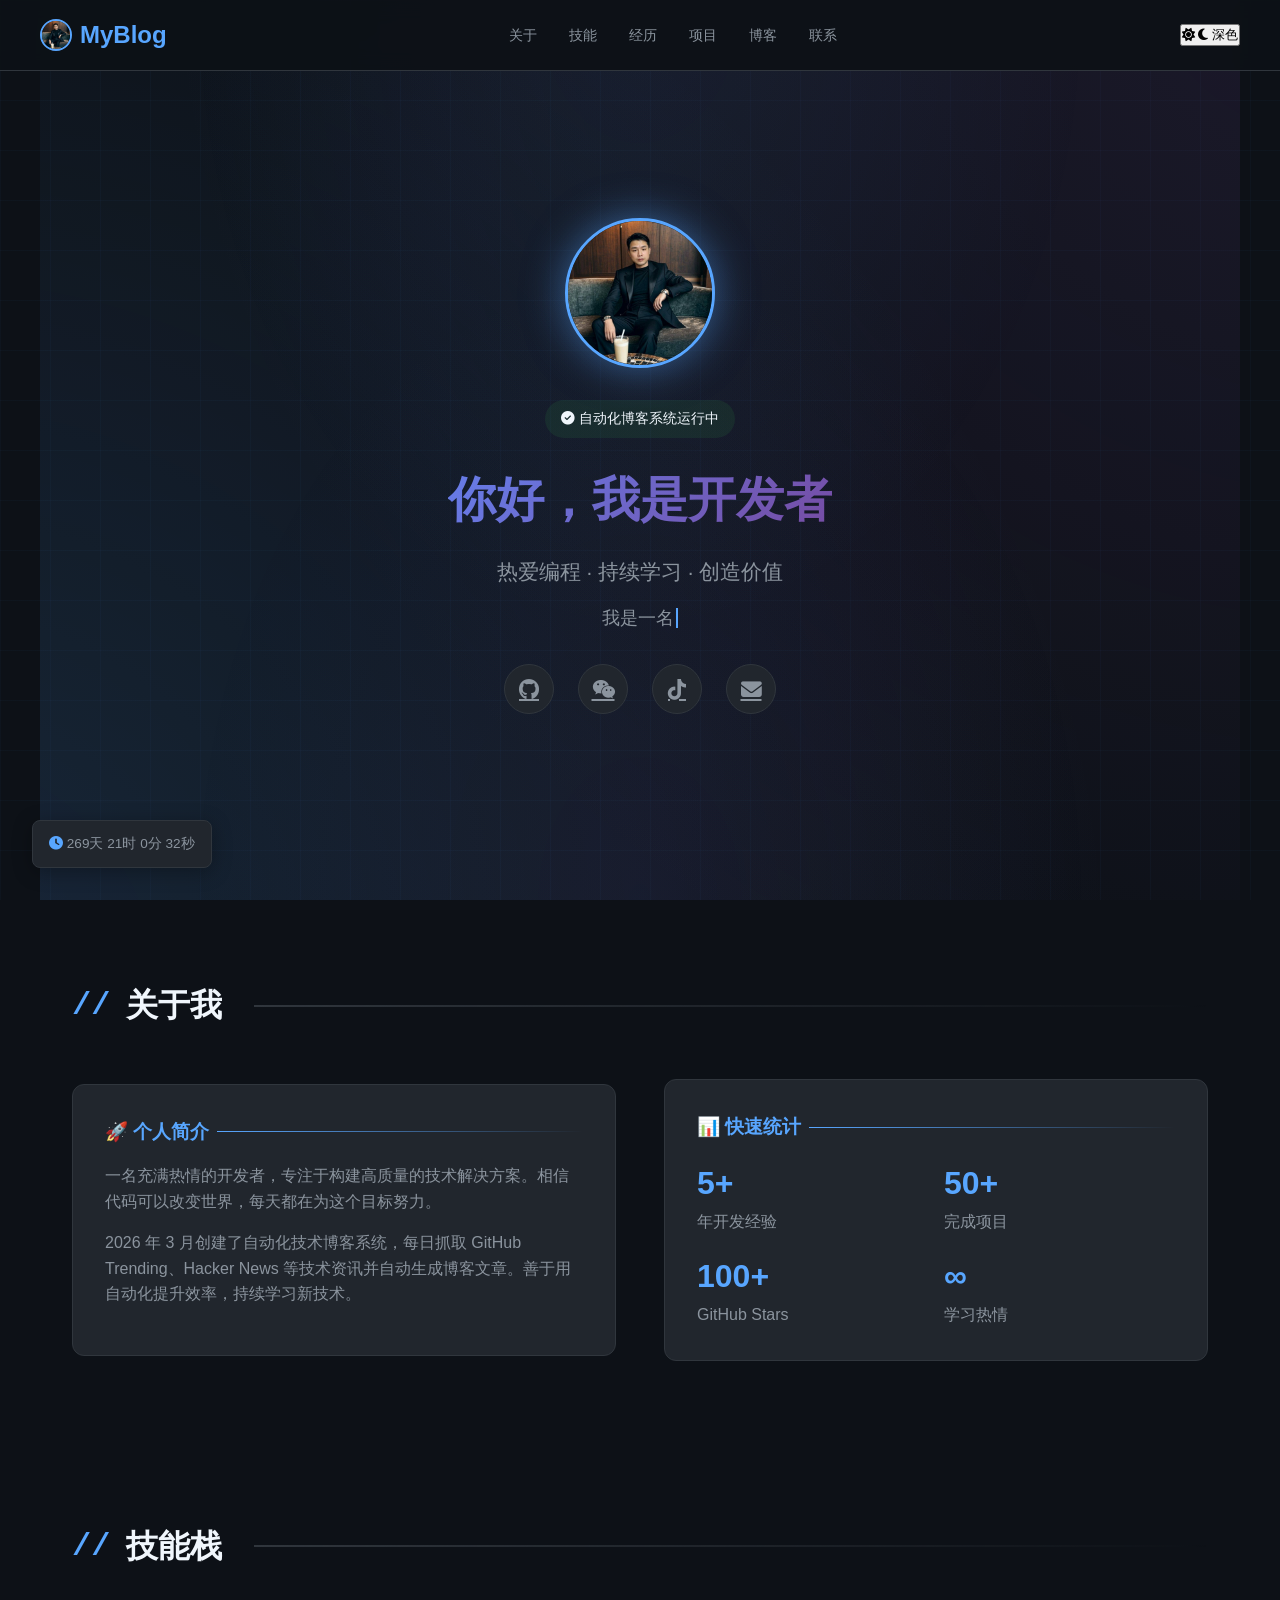
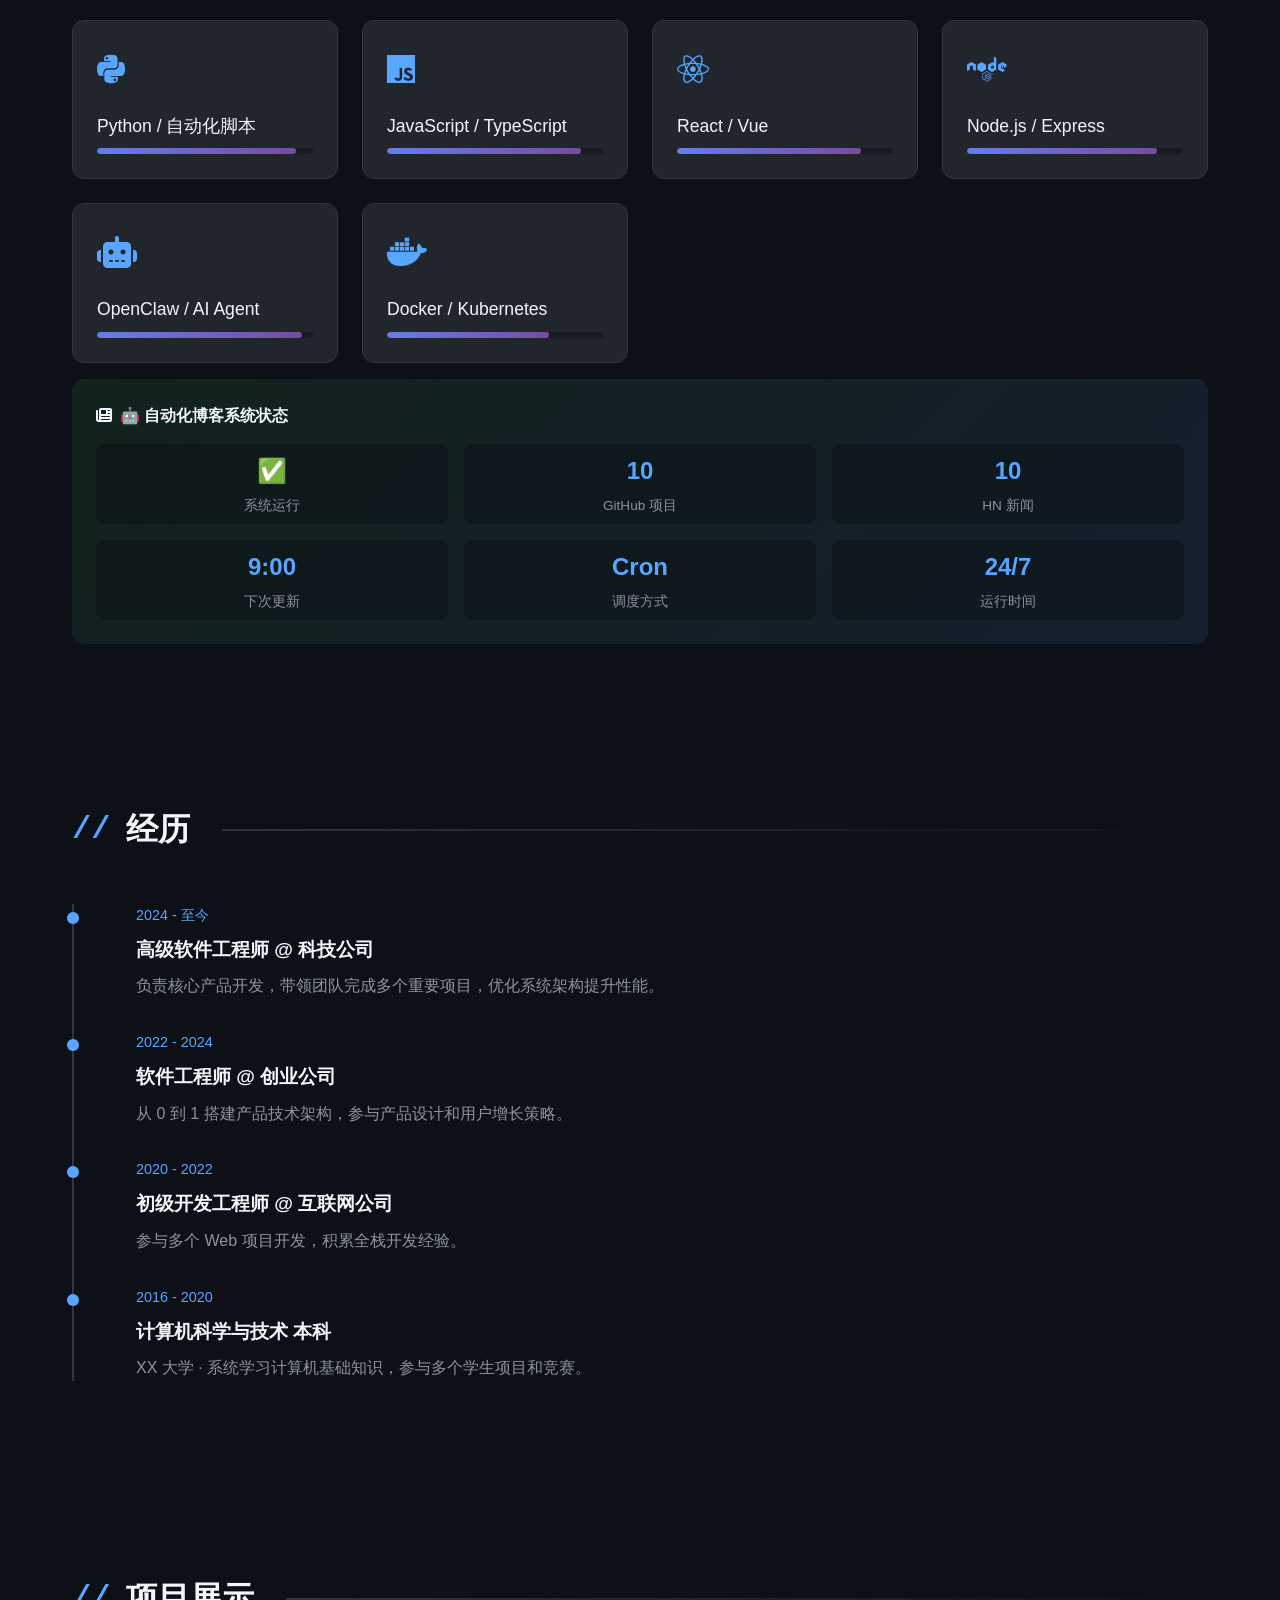
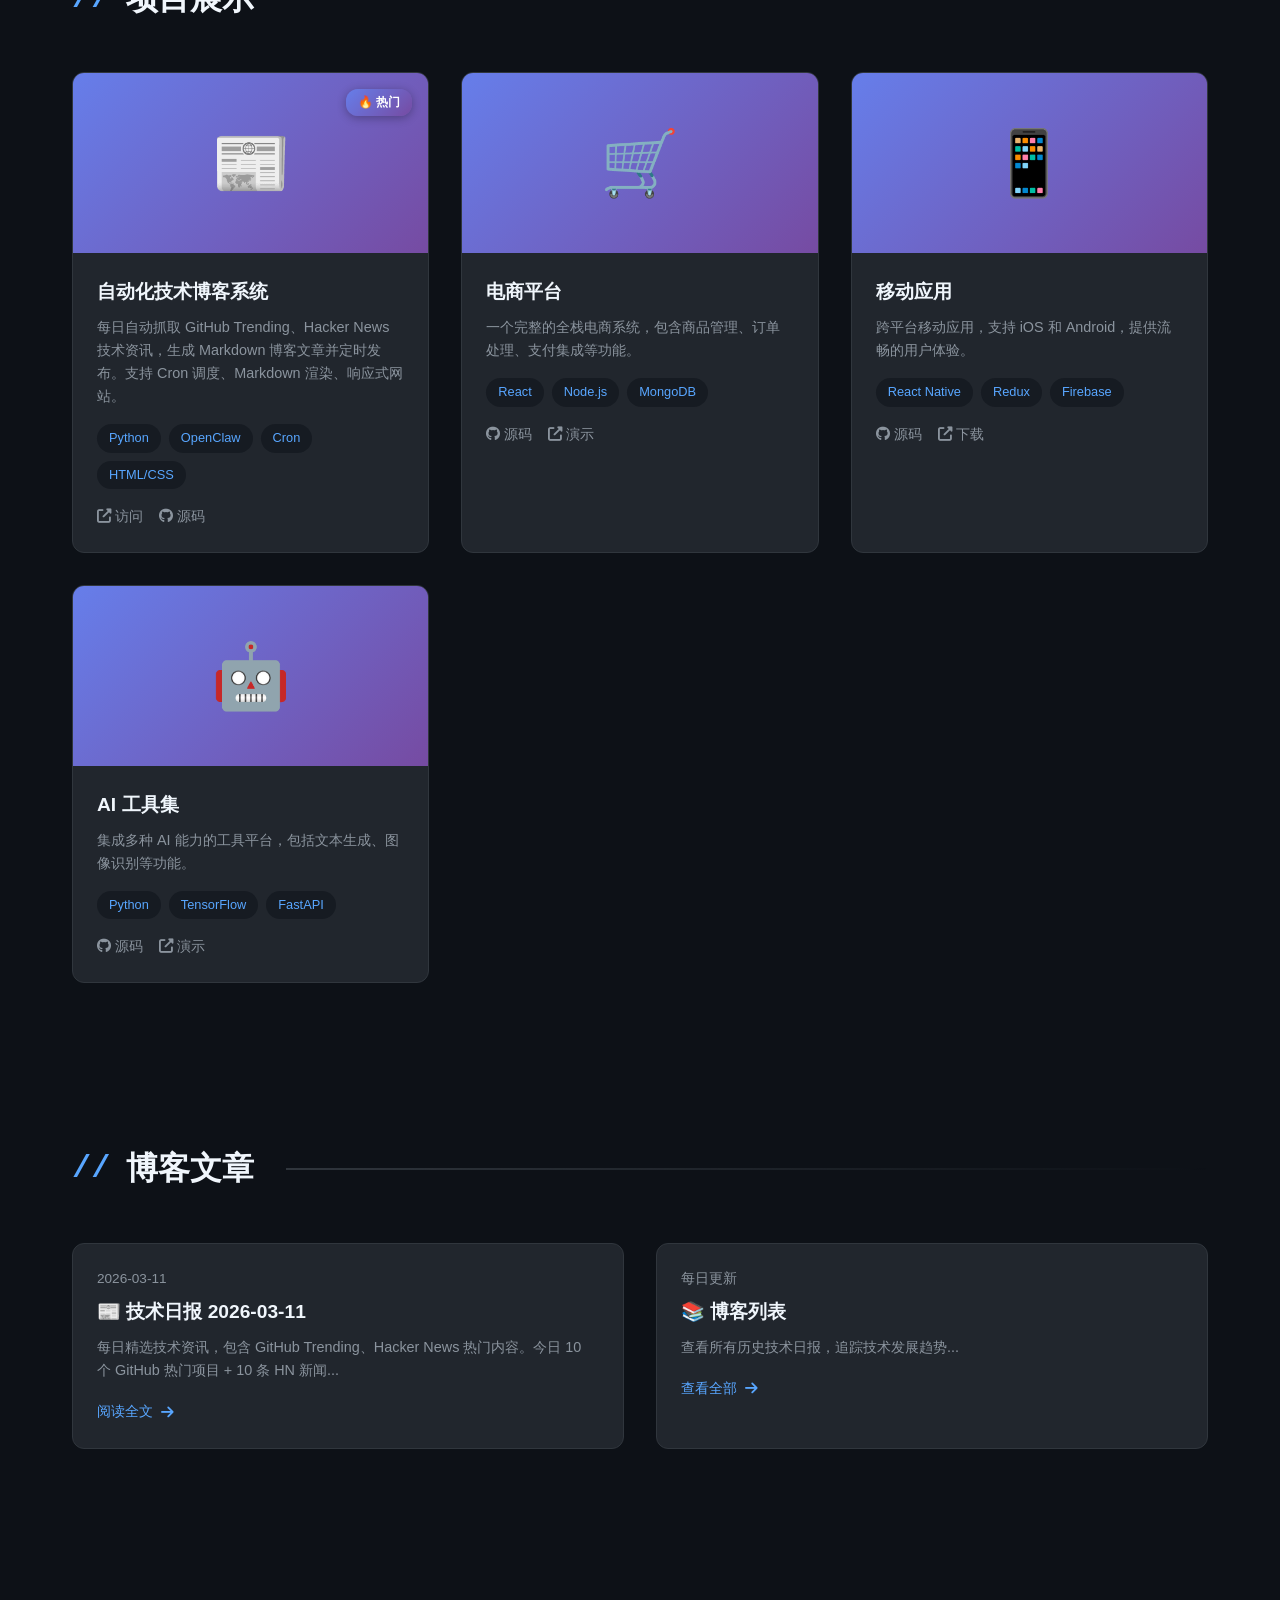
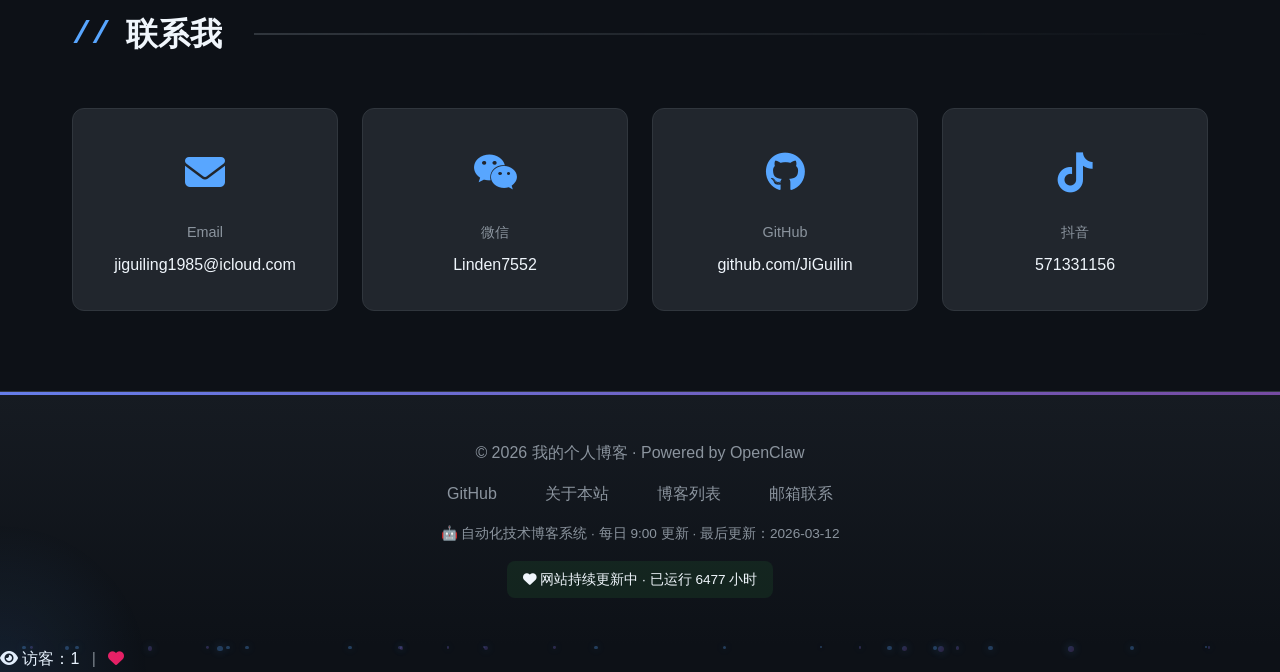
==== index.html @ bb3dfd53 "fix: 更新英雄区域社交链接 - 邮箱更新为 jiguiling1985@icloud.com - Twitter 替换为抖音 - 添加抖音短链接" ====
<!DOCTYPE html>
<html lang="zh-CN">
<head>
    <meta charset="UTF-8">
    <meta name="viewport" content="width=device-width, initial-scale=1.0">
    <meta name="ngrok-skip-browser-warning" content="true">
    <meta name="description" content="个人技术博客 - 每日精选 GitHub Trending 和 Hacker News 技术资讯，自动化更新">
    <meta name="keywords" content="技术博客，GitHub, Hacker News, 编程，自动化">
    <meta name="author" content="JiGuilin">
    <meta property="og:title" content="我的个人博客 | Tech Blog">
    <meta property="og:description" content="每日精选技术资讯，自动化更新">
    <meta property="og:type" content="website">
    <link rel="icon" type="image/svg+xml" href="/favicon.svg">
    <title>我的个人博客 | Tech Blog</title>
    <link rel="stylesheet" href="https://cdnjs.cloudflare.com/ajax/libs/font-awesome/6.4.0/css/all.min.css">
    <style>
        * { margin: 0; padding: 0; box-sizing: border-box; }
        
        :root {
            /* 暗色主题（默认） */
            --bg-primary: #0d1117;
            --bg-secondary: #161b22;
            --bg-card: #21262d;
            --text-primary: #f0f6fc;
            --text-secondary: #8b949e;
            --accent: #58a6ff;
            --accent-hover: #79c0ff;
            --border: #30363d;
            --code-bg: #1f2428;
            --gradient: linear-gradient(135deg, #667eea 0%, #764ba2 100%);
            --shadow: rgba(0, 0, 0, 0.3);
        }
        
        /* 亮色主题 */
        [data-theme="light"] {
            --bg-primary: #ffffff;
            --bg-secondary: #f6f8fa;
            --bg-card: #ffffff;
            --text-primary: #24292f;
            --text-secondary: #57606a;
            --accent: #0969da;
            --accent-hover: #0550ae;
            --border: #d0d7de;
            --code-bg: #f6f8fa;
            --gradient: linear-gradient(135deg, #0969da 0%, #0550ae 100%);
            --shadow: rgba(0, 0, 0, 0.08);
        }
        
        body {
            font-family: -apple-system, BlinkMacSystemFont, 'Segoe UI', 'PingFang SC', 'Hiragino Sans GB', 'Microsoft YaHei', sans-serif;
            background: var(--bg-primary);
            color: var(--text-primary);
            line-height: 1.6;
            overflow-x: hidden;
        }
        
        /* 背景动画 - 增强版 */
        body::before {
            content: '';
            position: fixed;
            top: 0;
            left: 0;
            width: 100%;
            height: 100%;
            background: 
                radial-gradient(ellipse at top, rgba(88, 166, 255, 0.08) 0%, transparent 50%),
                radial-gradient(ellipse at bottom, rgba(118, 75, 162, 0.08) 0%, transparent 50%);
            pointer-events: none;
            z-index: -1;
            animation: bgPulse 10s ease-in-out infinite;
        }
        
        @keyframes bgPulse {
            0%, 100% { opacity: 1; }
            50% { opacity: 0.7; }
        }
        
        /* 网格背景 */
        body::after {
            content: '';
            position: fixed;
            top: 0;
            left: 0;
            width: 100%;
            height: 100%;
            background-image: 
                linear-gradient(rgba(88, 166, 255, 0.03) 1px, transparent 1px),
                linear-gradient(90deg, rgba(88, 166, 255, 0.03) 1px, transparent 1px);
            background-size: 50px 50px;
            pointer-events: none;
            z-index: -1;
        }
        
        /* 滚动条 */
        ::-webkit-scrollbar { width: 8px; }
        ::-webkit-scrollbar-track { background: var(--bg-primary); }
        ::-webkit-scrollbar-thumb { background: var(--border); border-radius: 4px; }
        ::-webkit-scrollbar-thumb:hover { background: var(--accent); }
        
        /* 导航栏 */
        nav {
            position: fixed;
            top: 0;
            width: 100%;
            background: rgba(13, 17, 23, 0.95);
            backdrop-filter: blur(10px);
            border-bottom: 1px solid var(--border);
            z-index: 1000;
            padding: 1rem 2rem;
            transition: all 0.3s;
        }
        
        nav.scrolled {
            box-shadow: 0 4px 20px rgba(0, 0, 0, 0.3);
        }
        
        .nav-container {
            max-width: 1200px;
            margin: 0 auto;
            display: flex;
            justify-content: space-between;
            align-items: center;
        }
        
        .logo {
            font-size: 1.5rem;
            font-weight: bold;
            color: var(--accent);
            text-decoration: none;
            display: flex;
            align-items: center;
            gap: 0.5rem;
            transition: all 0.3s;
        }
        
        .logo:hover {
            transform: translateX(-5px);
            text-shadow: 0 0 20px rgba(88, 166, 255, 0.5);
        }
        
        .logo-avatar {
            width: 32px;
            height: 32px;
            border-radius: 50%;
            object-fit: cover;
            border: 2px solid var(--accent);
        }
        
        .nav-links {
            display: flex;
            gap: 2rem;
            list-style: none;
            position: relative;
        }
        
        /* 导航栏当前页面指示器 */
        .nav-links li {
            position: relative;
        }
        
        .nav-links a {
            color: var(--text-secondary);
            text-decoration: none;
            transition: all 0.3s;
            font-size: 0.9rem;
            padding: 0.5rem 0;
        }
        
        .nav-links a:hover {
            color: var(--accent);
        }
        
        .nav-links a::after {
            content: '';
            position: absolute;
            bottom: -5px;
            left: 0;
            width: 0;
            height: 2px;
            background: var(--gradient);
            transition: width 0.3s;
        }
        
        .nav-links a:hover::after {
            width: 100%;
        }
        
        .nav-links a {
            position: relative;
        }
        
        .nav-links a::after {
            content: '';
            position: absolute;
            bottom: -5px;
            left: 0;
            width: 0;
            height: 2px;
            background: var(--gradient);
            transition: width 0.3s;
        }
        
        .nav-links a:hover {
            color: var(--accent);
        }
        
        .nav-links a:hover::after {
            width: 100%;
        }
        
        /* 英雄区域 */
        .hero {
            min-height: 100vh;
            display: flex;
            align-items: center;
            justify-content: center;
            padding: 6rem 2rem 4rem;
            position: relative;
            overflow: hidden;
        }
        
        /* 英雄区粒子背景 */
        .hero::before {
            content: '';
            position: absolute;
            top: -50%;
            left: -50%;
            width: 200%;
            height: 200%;
            background: 
                radial-gradient(circle at 20% 80%, rgba(88, 166, 255, 0.15) 0%, transparent 50%),
                radial-gradient(circle at 80% 20%, rgba(118, 75, 162, 0.15) 0%, transparent 50%);
            animation: rotate 30s linear infinite;
        }
        
        @keyframes rotate {
            to { transform: rotate(360deg); }
        }
        
        .hero-content {
            max-width: 800px;
            text-align: center;
            position: relative;
            z-index: 1;
        }
        
        .hero-avatar {
            width: 150px;
            height: 150px;
            border-radius: 50%;
            margin: 0 auto 2rem;
            border: 3px solid var(--accent);
            box-shadow: 0 0 40px rgba(88, 166, 255, 0.5);
            animation: pulse 2s ease-in-out infinite;
            position: relative;
            z-index: 1;
            cursor: pointer;
            transition: all 0.3s;
            overflow: hidden;
            background: var(--bg-card);
        }
        
        .hero-avatar img {
            width: 100%;
            height: 100%;
            object-fit: cover;
        }
        
        .hero-avatar:hover {
            transform: scale(1.1);
            box-shadow: 0 0 80px rgba(88, 166, 255, 0.8);
        }
        
        .hero-avatar:active {
            transform: scale(0.95);
        }
        
        @keyframes pulse {
            0%, 100% { transform: scale(1); box-shadow: 0 0 40px rgba(88, 166, 255, 0.5); }
            50% { transform: scale(1.05); box-shadow: 0 0 60px rgba(88, 166, 255, 0.8); }
        }
        
        .hero h1 {
            font-size: 3rem;
            margin-bottom: 1rem;
            background: var(--gradient);
            -webkit-background-clip: text;
            -webkit-text-fill-color: transparent;
            background-clip: text;
            animation: fadeInUp 0.8s ease-out;
            position: relative;
            z-index: 1;
        }
        
        @keyframes fadeInUp {
            from {
                opacity: 0;
                transform: translateY(30px);
            }
            to {
                opacity: 1;
                transform: translateY(0);
            }
        }
        
        .hero .tagline {
            font-size: 1.3rem;
            color: var(--text-secondary);
            margin-bottom: 1rem;
        }
        
        .hero .status-badge {
            display: inline-block;
            padding: 0.5rem 1rem;
            background: rgba(63, 185, 80, 0.1);
            border: 1px solid var(--success);
            border-radius: 20px;
            color: var(--success);
            font-size: 0.85rem;
            margin-bottom: 1.5rem;
            animation: pulse-green 2s ease-in-out infinite;
            cursor: default;
        }
        
        .hero .status-badge:hover {
            background: rgba(63, 185, 80, 0.2);
            transform: scale(1.05);
        }
        
        @keyframes pulse-green {
            0%, 100% { box-shadow: 0 0 0 0 rgba(63, 185, 80, 0.4); }
            50% { box-shadow: 0 0 0 10px rgba(63, 185, 80, 0); }
        }
        
        /* 打字机光标增强 */
        .typing {
            border-right: 3px solid var(--accent);
            animation: blink 0.7s infinite;
            padding-right: 2px;
        }
        
        @keyframes blink {
            50% { border-color: transparent; }
        }
        
        .hero .typing {
            color: var(--accent);
            border-right: 2px solid var(--accent);
            animation: blink 0.7s infinite;
        }
        
        @keyframes blink {
            50% { border-color: transparent; }
        }
        
        .social-links {
            display: flex;
            justify-content: center;
            gap: 1.5rem;
            margin-top: 2rem;
        }
        
        .social-links a {
            width: 50px;
            height: 50px;
            border-radius: 50%;
            background: var(--bg-card);
            display: flex;
            align-items: center;
            justify-content: center;
            color: var(--text-secondary);
            font-size: 1.3rem;
            transition: all 0.3s;
            border: 1px solid var(--border);
        }
        
        .social-links a {
            position: relative;
            overflow: hidden;
        }
        
        .social-links a::before {
            content: '';
            position: absolute;
            top: 50%;
            left: 50%;
            width: 0;
            height: 0;
            background: rgba(255, 255, 255, 0.3);
            border-radius: 50%;
            transform: translate(-50%, -50%);
            transition: all 0.4s;
        }
        
        .social-links a:hover::before {
            width: 100px;
            height: 100px;
        }
        
        .social-links a:hover {
            background: var(--accent);
            color: var(--bg-primary);
            transform: translateY(-5px) scale(1.1);
            box-shadow: 0 10px 30px rgba(88, 166, 255, 0.4);
        }
        
        /* 通用区块样式 */
        section {
            padding: 5rem 2rem;
            max-width: 1200px;
            margin: 0 auto;
        }
        
        .section-title {
            font-size: 2rem;
            margin-bottom: 3rem;
            display: flex;
            align-items: center;
            gap: 1rem;
            position: relative;
        }
        
        .section-title span {
            position: relative;
            z-index: 1;
        }
        
        /* 章节标题高亮框 */
        .section-highlight {
            position: absolute;
            bottom: 5px;
            left: 0;
            width: 100%;
            height: 30px;
            background: rgba(88, 166, 255, 0.1);
            border-radius: 8px;
            z-index: 0;
            transform: scaleX(0);
            transition: transform 0.5s;
        }
        
        section:hover .section-highlight {
            transform: scaleX(1);
        }
        
        .section-title::before {
            content: '//';
            color: var(--accent);
            font-family: monospace;
            animation: codeBlink 1s infinite;
        }
        
        @keyframes codeBlink {
            0%, 100% { opacity: 1; }
            50% { opacity: 0.5; }
        }
        
        .section-title::after {
            content: '';
            flex: 1;
            height: 2px;
            background: linear-gradient(90deg, var(--border), transparent);
            margin-left: 1rem;
        }
        
        /* 关于我 */
        .about-grid {
            display: grid;
            grid-template-columns: 1fr 1fr;
            gap: 3rem;
            align-items: center;
        }
        
        .about-card {
            background: var(--bg-card);
            border: 1px solid var(--border);
            border-radius: 12px;
            padding: 2rem;
        }
        
        .about-card h3 {
            color: var(--accent);
            margin-bottom: 1rem;
            display: flex;
            align-items: center;
            gap: 0.5rem;
        }
        
        .about-card h3::after {
            content: '';
            flex: 1;
            height: 1px;
            background: linear-gradient(90deg, var(--accent), transparent);
        }
        
        .about-card p {
            color: var(--text-secondary);
            margin-bottom: 1rem;
        }
        
        /* 技能列表 */
        .skills-container {
            display: grid;
            grid-template-columns: repeat(auto-fit, minmax(250px, 1fr));
            gap: 1.5rem;
        }
        
        .skill-card {
            background: var(--bg-card);
            border: 1px solid var(--border);
            border-radius: 12px;
            padding: 1.5rem;
            transition: all 0.3s;
        }
        
        .skill-card:hover {
            border-color: var(--accent);
            transform: translateY(-8px);
            box-shadow: 0 10px 30px rgba(88, 166, 255, 0.2);
        }
        
        /* 技能条动画 */
        @keyframes slideIn {
            from { width: 0; }
        }
        
        .skill-progress {
            animation: slideIn 1.5s ease-out;
        }
        
        /* 浮动粒子 - 增强版 */
        .particle {
            position: fixed;
            width: 4px;
            height: 4px;
            background: var(--accent);
            border-radius: 50%;
            pointer-events: none;
            opacity: 0.3;
            animation: float 20s infinite;
            box-shadow: 0 0 10px var(--accent);
        }
        
        .particle:nth-child(odd) {
            background: var(--gradient);
        }
        
        @keyframes float {
            0%, 100% { transform: translateY(100vh) rotate(0deg) translateX(0); opacity: 0; }
            10% { opacity: 0.3; }
            90% { opacity: 0.3; }
            100% { transform: translateY(-100vh) rotate(720deg) translateX(50px); opacity: 0; }
        }
        
        /* 鼠标悬停光晕效果 */
        .glow-effect {
            position: fixed;
            width: 300px;
            height: 300px;
            border-radius: 50%;
            background: radial-gradient(circle, rgba(88, 166, 255, 0.1) 0%, transparent 70%);
            pointer-events: none;
            transform: translate(-50%, -50%);
            z-index: 9999;
            display: none;
        }
        
        /* 博客状态卡片 */
        .blog-status-card {
            background: linear-gradient(135deg, rgba(63, 185, 80, 0.1) 0%, rgba(88, 166, 255, 0.1) 100%);
            border: 1px solid var(--success);
            border-radius: 12px;
            padding: 1.5rem;
            margin-top: 1rem;
            transition: all 0.3s;
            animation: statusGlow 3s ease-in-out infinite;
        }
        
        @keyframes statusGlow {
            0%, 100% { box-shadow: 0 0 20px rgba(63, 185, 80, 0.2); }
            50% { box-shadow: 0 0 30px rgba(63, 185, 80, 0.4); }
        }
        
        .blog-status-card:hover {
            transform: translateY(-5px);
            box-shadow: 0 10px 40px rgba(63, 185, 80, 0.3);
        }
        
        .blog-status-header {
            display: flex;
            align-items: center;
            gap: 0.5rem;
            margin-bottom: 1rem;
            color: var(--success);
            font-weight: bold;
        }
        
        .blog-status-grid {
            display: grid;
            grid-template-columns: repeat(3, 1fr);
            gap: 1rem;
            animation: gridFadeIn 1s ease-out;
        }
        
        @keyframes gridFadeIn {
            from {
                opacity: 0;
                transform: translateY(20px);
            }
            to {
                opacity: 1;
                transform: translateY(0);
            }
        }
        
        .blog-status-item:nth-child(1) { animation-delay: 0.1s; }
        .blog-status-item:nth-child(2) { animation-delay: 0.2s; }
        .blog-status-item:nth-child(3) { animation-delay: 0.3s; }
        .blog-status-item:nth-child(4) { animation-delay: 0.4s; }
        .blog-status-item:nth-child(5) { animation-delay: 0.5s; }
        .blog-status-item:nth-child(6) { animation-delay: 0.6s; }
        
        .blog-status-item {
            text-align: center;
            padding: 0.5rem;
            background: rgba(13, 17, 23, 0.5);
            border-radius: 8px;
            transition: all 0.3s;
        }
        
        .blog-status-item:hover {
            background: rgba(88, 166, 255, 0.15);
            transform: scale(1.1) rotate(5deg);
            box-shadow: 0 5px 15px rgba(88, 166, 255, 0.3);
        }
        
        .blog-status-value {
            font-size: 1.5rem;
            font-weight: bold;
            color: var(--accent);
        }
        
        .blog-status-label {
            font-size: 0.85rem;
            color: var(--text-secondary);
            margin-top: 0.25rem;
        }
        
        /* 项目卡片悬停效果增强 */
        .project-card {
            transition: all 0.4s cubic-bezier(0.4, 0, 0.2, 1);
        }
        
        .project-card:hover .project-image {
            transform: scale(1.1) rotate(5deg);
        }
        
        /* 技能图标动画 */
        .skill-icon {
            transition: all 0.3s;
        }
        
        .skill-card:hover .skill-icon {
            transform: scale(1.2) rotate(10deg);
            color: var(--accent-hover);
        }
        
        /* 加载动画 */
        @keyframes shimmer {
            0% { background-position: -1000px 0; }
            100% { background-position: 1000px 0; }
        }
        
        .loading-skeleton {
            background: linear-gradient(90deg, var(--bg-card) 25%, var(--bg-secondary) 50%, var(--bg-card) 75%);
            background-size: 1000px 100%;
            animation: shimmer 2s infinite;
        }
        
        .skill-icon {
            font-size: 2rem;
            color: var(--accent);
            margin-bottom: 1rem;
        }
        
        .skill-name {
            font-size: 1.1rem;
            margin-bottom: 0.5rem;
        }
        
        .skill-bar {
            height: 6px;
            background: var(--bg-secondary);
            border-radius: 3px;
            overflow: hidden;
        }
        
        .skill-progress {
            height: 100%;
            background: var(--gradient);
            border-radius: 3px;
            transition: width 1s ease;
        }
        
        /* 时间线 */
        .timeline {
            position: relative;
            padding-left: 2rem;
        }
        
        .timeline::before {
            content: '';
            position: absolute;
            left: 0;
            top: 0;
            bottom: 0;
            width: 2px;
            background: var(--border);
        }
        
        .timeline-item {
            position: relative;
            margin-bottom: 2rem;
            padding-left: 2rem;
        }
        
        .timeline-item::before {
            content: '';
            position: absolute;
            left: -2rem;
            top: 0.5rem;
            width: 12px;
            height: 12px;
            border-radius: 50%;
            background: var(--accent);
            transform: translateX(-5px);
        }
        
        .timeline-date {
            color: var(--accent);
            font-size: 0.9rem;
            margin-bottom: 0.5rem;
        }
        
        .timeline-title {
            font-size: 1.2rem;
            margin-bottom: 0.5rem;
        }
        
        .timeline-desc {
            color: var(--text-secondary);
            transition: color 0.3s;
        }
        
        .timeline-item:hover .timeline-desc {
            color: var(--text-primary);
        }
        
        /* 项目展示 */
        .projects-grid {
            display: grid;
            grid-template-columns: repeat(auto-fit, minmax(320px, 1fr));
            gap: 2rem;
        }
        
        /* 项目卡片数量徽章 */
        .project-count {
            position: absolute;
            top: 1rem;
            right: 1rem;
            background: var(--gradient);
            color: white;
            padding: 0.25rem 0.75rem;
            border-radius: 12px;
            font-size: 0.75rem;
            font-weight: bold;
            box-shadow: 0 2px 10px rgba(0,0,0,0.3);
        }
        
        .project-card {
            background: var(--bg-card);
            border: 1px solid var(--border);
            border-radius: 12px;
            overflow: hidden;
            transition: all 0.4s cubic-bezier(0.4, 0, 0.2, 1);
            position: relative;
        }
        
        .project-card::before {
            content: '';
            position: absolute;
            top: 0;
            left: -100%;
            width: 100%;
            height: 100%;
            background: linear-gradient(90deg, transparent, rgba(88, 166, 255, 0.1), transparent);
            transition: left 0.5s;
        }
        
        .project-card:hover::before {
            left: 100%;
        }
        
        .project-card:hover {
            border-color: var(--accent);
            transform: translateY(-12px) scale(1.02);
            box-shadow: 0 20px 50px rgba(88, 166, 255, 0.3);
        }
        
        .project-image {
            height: 180px;
            background: var(--gradient);
            display: flex;
            align-items: center;
            justify-content: center;
            font-size: 4rem;
        }
        
        .project-content {
            padding: 1.5rem;
        }
        
        .project-title {
            font-size: 1.2rem;
            margin-bottom: 0.5rem;
        }
        
        .project-desc {
            color: var(--text-secondary);
            font-size: 0.9rem;
            margin-bottom: 1rem;
        }
        
        .project-tags {
            display: flex;
            flex-wrap: wrap;
            gap: 0.5rem;
            margin-bottom: 1rem;
        }
        
        .tag {
            background: var(--bg-secondary);
            color: var(--accent);
            padding: 0.25rem 0.75rem;
            border-radius: 20px;
            font-size: 0.8rem;
        }
        
        .project-links {
            display: flex;
            gap: 1rem;
        }
        
        .project-links a {
            color: var(--text-secondary);
            text-decoration: none;
            font-size: 0.9rem;
            transition: color 0.3s;
        }
        
        .project-links a:hover {
            color: var(--accent);
        }
        
        /* 博客文章 */
        .blog-grid {
            display: grid;
            grid-template-columns: repeat(auto-fit, minmax(320px, 1fr));
            gap: 2rem;
        }
        
        .blog-card {
            background: var(--bg-card);
            border: 1px solid var(--border);
            border-radius: 12px;
            padding: 1.5rem;
            transition: all 0.3s;
        }
        
        .blog-card:hover {
            border-color: var(--accent);
            transform: translateY(-8px);
            box-shadow: 0 15px 40px rgba(88, 166, 255, 0.25);
        }
        
        .blog-card::after {
            content: '';
            position: absolute;
            bottom: 0;
            left: 50%;
            transform: translateX(-50%) scaleX(0);
            width: 80%;
            height: 3px;
            background: var(--gradient);
            transition: transform 0.3s;
            border-radius: 3px 3px 0 0;
        }
        
        .blog-card:hover::after {
            transform: translateX(-50%) scaleX(1);
        }
        
        .blog-date {
            color: var(--text-secondary);
            font-size: 0.85rem;
            margin-bottom: 0.5rem;
        }
        
        .blog-title {
            font-size: 1.2rem;
            margin-bottom: 0.5rem;
            color: var(--text-primary);
        }
        
        .blog-excerpt {
            color: var(--text-secondary);
            font-size: 0.9rem;
            margin-bottom: 1rem;
        }
        
        .read-more {
            color: var(--accent);
            text-decoration: none;
            font-size: 0.9rem;
            display: inline-flex;
            align-items: center;
            gap: 0.5rem;
        }
        
        .read-more {
            display: inline-flex;
            align-items: center;
            gap: 0.5rem;
            transition: all 0.3s;
        }
        
        .read-more:hover {
            color: var(--accent-hover);
            gap: 1rem;
        }
        
        .read-more i {
            transition: transform 0.3s;
        }
        
        .read-more:hover i {
            transform: translateX(5px);
        }
        
        /* 博客链接特殊样式 */
        .blog-card .read-more {
            color: var(--accent);
        }
        
        /* 联系方式 */
        .contact-grid {
            display: grid;
            grid-template-columns: repeat(auto-fit, minmax(250px, 1fr));
            gap: 1.5rem;
        }
        
        .contact-card {
            background: var(--bg-card);
            border: 1px solid var(--border);
            border-radius: 12px;
            padding: 2rem;
            text-align: center;
            transition: all 0.3s;
            text-decoration: none;
            color: var(--text-primary);
        }
        
        .contact-card:hover {
            border-color: var(--accent);
            transform: translateY(-8px);
            box-shadow: 0 15px 40px rgba(88, 166, 255, 0.2);
        }
        
        .contact-icon {
            font-size: 2.5rem;
            color: var(--accent);
            margin-bottom: 1rem;
        }
        
        .contact-label {
            color: var(--text-secondary);
            font-size: 0.9rem;
            margin-bottom: 0.5rem;
        }
        
        .contact-value {
            font-size: 1rem;
        }
        
        /* 页脚 */
        footer {
            background: linear-gradient(180deg, var(--bg-secondary) 0%, var(--bg-primary) 100%);
            border-top: 1px solid var(--border);
            padding: 3rem 2rem;
            text-align: center;
            position: relative;
        }
        
        footer::before {
            content: '';
            position: absolute;
            top: 0;
            left: 0;
            right: 0;
            height: 3px;
            background: var(--gradient);
        }
        
        footer p {
            color: var(--text-secondary);
        }
        
        .footer-links {
            display: flex;
            justify-content: center;
            gap: 2rem;
            margin-top: 1rem;
            flex-wrap: wrap;
        }
        
        /* 页脚更新提示 */
        .footer-update {
            margin-top: 1rem;
            padding: 0.5rem 1rem;
            background: rgba(63, 185, 80, 0.1);
            border: 1px solid var(--success);
            border-radius: 8px;
            display: inline-block;
            font-size: 0.85rem;
            color: var(--success);
        }
        
        .footer-update i {
            animation: heartbeat 1s infinite;
        }
        
        .footer-links a {
            color: var(--text-secondary);
            text-decoration: none;
            transition: color 0.3s;
        }
        
        .footer-links a {
            position: relative;
            padding: 0 0.5rem;
        }
        
        .footer-links a::after {
            content: '';
            position: absolute;
            bottom: -2px;
            left: 0;
            width: 0;
            height: 2px;
            background: var(--gradient);
            transition: width 0.3s;
        }
        
        .footer-links a:hover {
            color: var(--accent);
        }
        
        .footer-links a:hover::after {
            width: 100%;
        }
        
        /* 响应式 */
        @media (max-width: 768px) {
            .hero h1 { font-size: 2rem; }
            .about-grid { grid-template-columns: 1fr; }
            .nav-links { display: none; }
        
        /* 主题切换按钮 */
        .theme-toggle {
            display: flex;
            align-items: center;
            gap: 0.5rem;
            padding: 0.5rem 1rem;
            background: var(--bg-card);
            border: 1px solid var(--border);
            border-radius: 8px;
            color: var(--text-secondary);
            cursor: pointer;
            transition: all 0.3s;
            font-size: 0.9rem;
        }
        
        .theme-toggle:hover {
            background: var(--accent);
            color: var(--bg-primary);
            border-color: var(--accent);
            transform: translateY(-2px);
        }
        
        .theme-toggle i {
            font-size: 1.1rem;
        }
        
        .theme-toggle .theme-icon {
            transition: transform 0.3s;
        }
        
        .theme-toggle:hover .theme-icon {
            transform: rotate(180deg);
        }
        
        [data-theme="light"] .theme-toggle .fa-moon {
            display: inline;
        }
        
        [data-theme="light"] .theme-toggle .fa-sun {
            display: none;
        }
        
        .theme-toggle .fa-moon {
            display: none;
        }
        
        .theme-toggle .fa-sun {
            display: inline;
        }
        }
    </style>
</head>
<body>
    <!-- 导航栏 -->
    <nav id="navbar">
        <div class="nav-container">
            <a href="#" class="logo">
                <img src="avatar.jpg" alt="Logo" class="logo-avatar" onerror="this.style.display='none'">
                <span>MyBlog</span>
            </a>
            <ul class="nav-links">
                <li><a href="#about">关于</a></li>
                <li><a href="#skills">技能</a></li>
                <li><a href="#timeline">经历</a></li>
                <li><a href="#projects">项目</a></li>
                <li><a href="blog/index.html">博客</a></li>
                <li><a href="#contact">联系</a></li>
            </ul>
            <button class="theme-toggle" id="theme-toggle" title="切换主题 (T)">
                <i class="fas fa-sun theme-icon"></i>
                <i class="fas fa-moon"></i>
                <span id="theme-text">深色</span>
            </button>
        </div>
    </nav>

    <!-- 英雄区域 -->
    <section class="hero">
        <div class="hero-content">
            <div class="hero-avatar">
                <img src="avatar.jpg" alt="个人头像" onerror="this.src='data:image/svg+xml,<svg xmlns=%22http://www.w3.org/2000/svg%22 viewBox=%220 0 100 100%22><circle cx=%2250%22 cy=%2250%22 r=%2250%22 fill=%22%2321262d%22/><text x=%2250%22 y=%2255%22 font-size=%2240%22 text-anchor=%22middle%22 fill=%22%2358a6ff%22>👨‍💻</text></svg>'">
            </div>
            <span class="status-badge">
                <i class="fas fa-check-circle"></i> 自动化博客系统运行中
            </span>
            <h1>你好，我是开发者</h1>
            <p class="tagline">热爱编程 · 持续学习 · 创造价值</p>
            <p style="font-size: 1.1rem; color: var(--text-secondary);">
                我是一名 <span class="typing" id="typing-text"></span>
            </p>
            <div class="social-links">
                <a href="https://github.com/JiGuilin" target="_blank" title="GitHub"><i class="fab fa-github"></i></a>
                <a href="#" title="微信"><i class="fab fa-weixin"></i></a>
                <a href="https://v.douyin.com/zlqakbZaBS0/" target="_blank" title="抖音"><i class="fab fa-tiktok"></i></a>
                <a href="mailto:jiguiling1985@icloud.com" title="Email"><i class="fas fa-envelope"></i></a>
            </div>
        </div>
    </section>

    <!-- 关于我 -->
    <section id="about">
        <h2 class="section-title"><span>关于我</span><div class="section-highlight"></div></h2>
        <div class="about-grid">
            <div class="about-card">
                <h3>🚀 个人简介</h3>
                <p>一名充满热情的开发者，专注于构建高质量的技术解决方案。相信代码可以改变世界，每天都在为这个目标努力。</p>
                <p>2026 年 3 月创建了自动化技术博客系统，每日抓取 GitHub Trending、Hacker News 等技术资讯并自动生成博客文章。善于用自动化提升效率，持续学习新技术。</p>
            </div>
            <div class="about-card">
                <h3>📊 快速统计</h3>
                <div style="display: grid; grid-template-columns: 1fr 1fr; gap: 1rem; margin-top: 1rem;">
                    <div>
                        <div style="font-size: 2rem; color: var(--accent); font-weight: bold;">5+</div>
                        <div style="color: var(--text-secondary);">年开发经验</div>
                    </div>
                    <div>
                        <div style="font-size: 2rem; color: var(--accent); font-weight: bold;">50+</div>
                        <div style="color: var(--text-secondary);">完成项目</div>
                    </div>
                    <div>
                        <div style="font-size: 2rem; color: var(--accent); font-weight: bold;">100+</div>
                        <div style="color: var(--text-secondary);">GitHub Stars</div>
                    </div>
                    <div>
                        <div style="font-size: 2rem; color: var(--accent); font-weight: bold;">∞</div>
                        <div style="color: var(--text-secondary);">学习热情</div>
                    </div>
                </div>
            </div>
        </div>
    </section>

    <!-- 技能列表 -->
    <section id="skills">
        <h2 class="section-title"><span>技能栈</span><div class="section-highlight"></div></h2>
        <div class="skills-container">
            <div class="skill-card">
                <div class="skill-icon"><i class="fab fa-python"></i></div>
                <div class="skill-name">Python / 自动化脚本</div>
                <div class="skill-bar"><div class="skill-progress" style="width: 92%"></div></div>
            </div>
            <div class="skill-card">
                <div class="skill-icon"><i class="fab fa-js"></i></div>
                <div class="skill-name">JavaScript / TypeScript</div>
                <div class="skill-bar"><div class="skill-progress" style="width: 90%"></div></div>
            </div>
            <div class="skill-card">
                <div class="skill-icon"><i class="fab fa-react"></i></div>
                <div class="skill-name">React / Vue</div>
                <div class="skill-bar"><div class="skill-progress" style="width: 85%"></div></div>
            </div>
            <div class="skill-card">
                <div class="skill-icon"><i class="fab fa-node"></i></div>
                <div class="skill-name">Node.js / Express</div>
                <div class="skill-bar"><div class="skill-progress" style="width: 88%"></div></div>
            </div>
            <div class="skill-card">
                <div class="skill-icon"><i class="fas fa-robot"></i></div>
                <div class="skill-name">OpenClaw / AI Agent</div>
                <div class="skill-bar"><div class="skill-progress" style="width: 95%"></div></div>
            </div>
            <div class="skill-card">
                <div class="skill-icon"><i class="fab fa-docker"></i></div>
                <div class="skill-name">Docker / Kubernetes</div>
                <div class="skill-bar"><div class="skill-progress" style="width: 75%"></div></div>
            </div>
        </div>
        
        <!-- 博客系统状态 -->
        <div class="blog-status-card">
            <div class="blog-status-header">
                <i class="fas fa-newspaper"></i>
                <span>🤖 自动化博客系统状态</span>
            </div>
            <div class="blog-status-grid">
                <div class="blog-status-item">
                    <div class="blog-status-value">✅</div>
                    <div class="blog-status-label">系统运行</div>
                </div>
                <div class="blog-status-item">
                    <div class="blog-status-value">10</div>
                    <div class="blog-status-label">GitHub 项目</div>
                </div>
                <div class="blog-status-item">
                    <div class="blog-status-value">10</div>
                    <div class="blog-status-label">HN 新闻</div>
                </div>
                <div class="blog-status-item">
                    <div class="blog-status-value">9:00</div>
                    <div class="blog-status-label">下次更新</div>
                </div>
                <div class="blog-status-item">
                    <div class="blog-status-value">Cron</div>
                    <div class="blog-status-label">调度方式</div>
                </div>
                <div class="blog-status-item">
                    <div class="blog-status-value">24/7</div>
                    <div class="blog-status-label">运行时间</div>
                </div>
            </div>
        </div>
    </section>

    <!-- 时间线 -->
    <section id="timeline">
        <h2 class="section-title"><span>经历</span><div class="section-highlight"></div></h2>
        <div class="timeline">
            <div class="timeline-item">
                <div class="timeline-date">2024 - 至今</div>
                <h3 class="timeline-title">高级软件工程师 @ 科技公司</h3>
                <p class="timeline-desc">负责核心产品开发，带领团队完成多个重要项目，优化系统架构提升性能。</p>
            </div>
            <div class="timeline-item">
                <div class="timeline-date">2022 - 2024</div>
                <h3 class="timeline-title">软件工程师 @ 创业公司</h3>
                <p class="timeline-desc">从 0 到 1 搭建产品技术架构，参与产品设计和用户增长策略。</p>
            </div>
            <div class="timeline-item">
                <div class="timeline-date">2020 - 2022</div>
                <h3 class="timeline-title">初级开发工程师 @ 互联网公司</h3>
                <p class="timeline-desc">参与多个 Web 项目开发，积累全栈开发经验。</p>
            </div>
            <div class="timeline-item">
                <div class="timeline-date">2016 - 2020</div>
                <h3 class="timeline-title">计算机科学与技术 本科</h3>
                <p class="timeline-desc">XX 大学 · 系统学习计算机基础知识，参与多个学生项目和竞赛。</p>
            </div>
        </div>
    </section>

    <!-- 项目展示 -->
    <section id="projects">
        <h2 class="section-title"><span>项目展示</span><div class="section-highlight"></div></h2>
        <div class="projects-grid">
            <div class="project-card">
                <div class="project-count">🔥 热门</div>
                <div class="project-image">📰</div>
                <div class="project-content">
                    <h3 class="project-title">自动化技术博客系统</h3>
                    <p class="project-desc">每日自动抓取 GitHub Trending、Hacker News 技术资讯，生成 Markdown 博客文章并定时发布。支持 Cron 调度、Markdown 渲染、响应式网站。</p>
                    <div class="project-tags">
                        <span class="tag">Python</span>
                        <span class="tag">OpenClaw</span>
                        <span class="tag">Cron</span>
                        <span class="tag">HTML/CSS</span>
                    </div>
                    <div class="project-links">
                        <a href="blog/index.html"><i class="fas fa-external-link-alt"></i> 访问</a>
                        <a href="https://github.com/JiGuilin"><i class="fab fa-github"></i> 源码</a>
                    </div>
                </div>
            </div>
            <div class="project-card">
                <div class="project-image">🛒</div>
                <div class="project-content">
                    <h3 class="project-title">电商平台</h3>
                    <p class="project-desc">一个完整的全栈电商系统，包含商品管理、订单处理、支付集成等功能。</p>
                    <div class="project-tags">
                        <span class="tag">React</span>
                        <span class="tag">Node.js</span>
                        <span class="tag">MongoDB</span>
                    </div>
                    <div class="project-links">
                        <a href="#"><i class="fab fa-github"></i> 源码</a>
                        <a href="#"><i class="fas fa-external-link-alt"></i> 演示</a>
                    </div>
                </div>
            </div>
            <div class="project-card">
                <div class="project-image">📱</div>
                <div class="project-content">
                    <h3 class="project-title">移动应用</h3>
                    <p class="project-desc">跨平台移动应用，支持 iOS 和 Android，提供流畅的用户体验。</p>
                    <div class="project-tags">
                        <span class="tag">React Native</span>
                        <span class="tag">Redux</span>
                        <span class="tag">Firebase</span>
                    </div>
                    <div class="project-links">
                        <a href="#"><i class="fab fa-github"></i> 源码</a>
                        <a href="#"><i class="fas fa-external-link-alt"></i> 下载</a>
                    </div>
                </div>
            </div>
            <div class="project-card">
                <div class="project-image">🤖</div>
                <div class="project-content">
                    <h3 class="project-title">AI 工具集</h3>
                    <p class="project-desc">集成多种 AI 能力的工具平台，包括文本生成、图像识别等功能。</p>
                    <div class="project-tags">
                        <span class="tag">Python</span>
                        <span class="tag">TensorFlow</span>
                        <span class="tag">FastAPI</span>
                    </div>
                    <div class="project-links">
                        <a href="#"><i class="fab fa-github"></i> 源码</a>
                        <a href="#"><i class="fas fa-external-link-alt"></i> 演示</a>
                    </div>
                </div>
            </div>
        </div>
    </section>

    <!-- 博客文章 -->
    <section id="blog">
        <h2 class="section-title"><span>博客文章</span><div class="section-highlight"></div></h2>
        <div class="blog-grid">
            <div class="blog-card">
                <div class="blog-date">2026-03-11</div>
                <h3 class="blog-title">📰 技术日报 2026-03-11</h3>
                <p class="blog-excerpt">每日精选技术资讯，包含 GitHub Trending、Hacker News 热门内容。今日 10 个 GitHub 热门项目 + 10 条 HN 新闻...</p>
                <a href="blog/view.html?file=2026-03-11.md" class="read-more">阅读全文 <i class="fas fa-arrow-right"></i></a>
            </div>
            <div class="blog-card">
                <div class="blog-date">每日更新</div>
                <h3 class="blog-title">📚 博客列表</h3>
                <p class="blog-excerpt">查看所有历史技术日报，追踪技术发展趋势...</p>
                <a href="blog/index.html" class="read-more">查看全部 <i class="fas fa-arrow-right"></i></a>
            </div>
        </div>
    </section>

    <!-- 联系方式 -->
    <section id="contact">
        <h2 class="section-title"><span>联系我</span><div class="section-highlight"></div></h2>
        <div class="contact-grid">
            <a href="mailto:jiguiling1985@icloud.com" class="contact-card">
                <div class="contact-icon"><i class="fas fa-envelope"></i></div>
                <div class="contact-label">Email</div>
                <div class="contact-value">jiguiling1985@icloud.com</div>
            </a>
            <a href="weixin://" class="contact-card">
                <div class="contact-icon"><i class="fab fa-weixin"></i></div>
                <div class="contact-label">微信</div>
                <div class="contact-value">Linden7552</div>
            </a>
            <a href="https://github.com/JiGuilin" target="_blank" class="contact-card">
                <div class="contact-icon"><i class="fab fa-github"></i></div>
                <div class="contact-label">GitHub</div>
                <div class="contact-value">github.com/JiGuilin</div>
            </a>
            <a href="https://v.douyin.com/zlqakbZaBS0/" target="_blank" class="contact-card">
                <div class="contact-icon"><i class="fab fa-tiktok"></i></div>
                <div class="contact-label">抖音</div>
                <div class="contact-value">571331156</div>
            </a>
        </div>
    </section>

    <!-- 页脚 -->
    <footer>
        <p>© 2026 我的个人博客 · Powered by OpenClaw</p>
        <div class="footer-links">
            <a href="https://github.com/JiGuilin" target="_blank">GitHub</a>
            <a href="blog/README.md" target="_blank">关于本站</a>
            <a href="blog/index.html">博客列表</a>
            <a href="mailto:jiguiling1985@icloud.com">邮箱联系</a>
        </div>
        <p style="margin-top: 1rem; color: var(--text-secondary); font-size: 0.85rem;">
            🤖 自动化技术博客系统 · 每日 9:00 更新 · 最后更新：2026-03-12
        </p>
        <div class="footer-update">
            <i class="fas fa-heart"></i>
            <span>网站持续更新中 · 已运行 <span id="footer-uptime">0</span> 小时</span>
        </div>
        
        <script>
            // 页脚运行时间
            const siteStartTime = new Date('2026-03-11T16:51:00+08:00');
            function updateFooterUptime() {
                const hours = Math.floor((new Date() - siteStartTime) / (1000 * 60 * 60));
                document.getElementById('footer-uptime').textContent = hours;
            }
            setInterval(updateFooterUptime, 60000); // 每分钟更新
            updateFooterUptime();
        </script>
    </footer>

    <!-- 回到顶部按钮 -->
    <div id="back-to-top" onclick="scrollToTop()" style="
        position: fixed;
        bottom: 2rem;
        right: 2rem;
        width: 50px;
        height: 50px;
        border-radius: 50%;
        background: var(--gradient);
        color: white;
        border: 2px solid var(--accent);
        cursor: pointer;
        display: flex;
        align-items: center;
        justify-content: center;
        font-size: 1.5rem;
        opacity: 0;
        visibility: hidden;
        transition: all 0.3s;
        z-index: 999;
        box-shadow: 0 4px 20px rgba(88, 166, 255, 0.5);
    " title="回到顶部" onmouseover="this.style.transform='scale(1.1)'" onmouseout="this.style.transform='scale(1)'">
        <i class="fas fa-arrow-up"></i>
    </div>

    <!-- 运行时间计数器 -->
    <div id="uptime-counter" style="
        position: fixed;
        bottom: 2rem;
        left: 2rem;
        background: var(--bg-card);
        border: 1px solid var(--border);
        border-radius: 8px;
        padding: 0.75rem 1rem;
        font-size: 0.85rem;
        color: var(--text-secondary);
        z-index: 999;
        box-shadow: 0 4px 20px rgba(0,0,0,0.3);
        cursor: pointer;
        transition: all 0.3s;
    " title="点击切换显示格式">
        <i class="fas fa-clock" style="color: var(--accent);"></i>
        <span id="uptime">系统运行中...</span>
    </div>

    <script>
        // 运行时间计数器 - 增强版
        const startTime = new Date('2026-03-11T16:51:00+08:00');
        let uptimeFormat = 'detailed'; // detailed | simple
        
        function updateUptime() {
            const now = new Date();
            const diff = now - startTime;
            const days = Math.floor(diff / (1000 * 60 * 60 * 24));
            const hours = Math.floor((diff % (1000 * 60 * 60 * 24)) / (1000 * 60 * 60));
            const minutes = Math.floor((diff % (1000 * 60 * 60)) / (1000 * 60));
            const seconds = Math.floor((diff % (1000 * 60)) / 1000);
            
            const uptimeEl = document.getElementById('uptime');
            if (uptimeFormat === 'detailed') {
                uptimeEl.textContent = `${days}天 ${hours}时 ${minutes}分 ${seconds}秒`;
            } else {
                const totalSeconds = Math.floor(diff / 1000);
                uptimeEl.textContent = `${totalSeconds.toLocaleString()}秒`;
            }
        }
        setInterval(updateUptime, 1000);
        updateUptime();

        // 运行时间计数器点击切换
        document.getElementById('uptime-counter').addEventListener('click', function() {
            uptimeFormat = uptimeFormat === 'detailed' ? 'simple' : 'detailed';
            // 添加点击反馈
            this.style.transform = 'scale(0.95)';
            setTimeout(() => this.style.transform = 'scale(1)', 150);
        });

        // 双击回到顶部
        let lastClick = 0;
        document.addEventListener('click', (e) => {
            if (e.detail === 2) { // 双击
                const now = Date.now();
                if (now - lastClick < 500) {
                    scrollToTop();
                }
                lastClick = now;
            }
        });
    </script>

    <!-- 浮动粒子背景 -->
    <div id="particles"></div>

    <!-- 雪花特效容器 -->
    <div id="snow-container"></div>

    <!-- 访客计数器 -->
    <div class="visitor-counter" id="visitor-counter" title="本站访客统计">
        <i class="fas fa-eye"></i>
        <span>访客：<span id="visitor-count">0</span></span>
        <span style="margin: 0 0.5rem; opacity: 0.5;">|</span>
        <i class="fas fa-heart" style="color: #e91e63; animation: heartbeat 1s infinite;"></i>
    </div>

    <script>
        // 真实访客计数器（基于 localStorage）
        function initVisitorCounter() {
            const STORAGE_KEY = 'site_visit_count';
            const VISITOR_KEY = 'site_unique_visitors';
            
            // 获取当前会话是否已计数
            let sessionCounted = sessionStorage.getItem('visit_counted');
            
            // 获取总访问次数
            let totalVisits = parseInt(localStorage.getItem(STORAGE_KEY) || '0');
            
            // 获取独立访客数
            let uniqueVisitors = parseInt(localStorage.getItem(VISITOR_KEY) || '0');
            
            // 如果是新会话，增加计数
            if (!sessionCounted) {
                totalVisits++;
                localStorage.setItem(STORAGE_KEY, totalVisits.toString());
                sessionStorage.setItem('visit_counted', 'true');
                
                // 简单判断独立访客（7 天内）
                const lastVisit = localStorage.getItem('last_visit_date');
                const today = new Date().toDateString();
                if (lastVisit !== today) {
                    uniqueVisitors++;
                    localStorage.setItem(VISITOR_KEY, uniqueVisitors.toString());
                    localStorage.setItem('last_visit_date', today);
                }
            }
            
            // 显示数据
            const visitorEl = document.getElementById('visitor-count');
            visitorEl.textContent = totalVisits.toLocaleString();
            visitorEl.title = `总访问：${totalVisits}\n独立访客：${uniqueVisitors}\n（基于本地存储统计）`;
            
            // 点击显示详细信息
            document.getElementById('visitor-counter').addEventListener('click', function() {
                alert(`📊 访问统计\n\n总访问次数：${totalVisits}\n独立访客数：${uniqueVisitors}\n\n注：数据存储在本地浏览器`);
            });
        }
        
        // 页面加载时初始化
        initVisitorCounter();
    </script>

    <style>
        @keyframes heartbeat {
            0%, 100% { transform: scale(1); }
            50% { transform: scale(1.2); }
        }
    </style>

    <script>
        // 创建浮动粒子 - 增强版
        function createParticles() {
            const container = document.getElementById('particles');
            const particleCount = 30; // 增加到 30 个粒子
            
            for (let i = 0; i < particleCount; i++) {
                const particle = document.createElement('div');
                particle.className = 'particle';
                particle.style.left = Math.random() * 100 + 'vw';
                particle.style.animationDelay = Math.random() * 20 + 's';
                particle.style.animationDuration = (20 + Math.random() * 10) + 's';
                particle.style.width = (Math.random() * 4 + 2) + 'px';
                particle.style.height = particle.style.width;
                container.appendChild(particle);
            }
        }
        createParticles();

        // 鼠标悬停光晕效果
        const glowEffect = document.createElement('div');
        glowEffect.className = 'glow-effect';
        glowEffect.style.display = 'block';
        document.body.appendChild(glowEffect);

        document.addEventListener('mousemove', (e) => {
            glowEffect.style.left = e.clientX + 'px';
            glowEffect.style.top = e.clientY + 'px';
        });

        // 打字机效果
        const roles = ['全栈开发者', '技术博主', '开源贡献者', '终身学习者'];
        let roleIndex = 0;
        let charIndex = 0;
        let isDeleting = false;
        const typingElement = document.getElementById('typing-text');

        function type() {
            const currentRole = roles[roleIndex];
            
            if (isDeleting) {
                typingElement.textContent = currentRole.substring(0, charIndex - 1);
                charIndex--;
            } else {
                typingElement.textContent = currentRole.substring(0, charIndex + 1);
                charIndex++;
            }

            let typeSpeed = isDeleting ? 50 : 100;

            if (!isDeleting && charIndex === currentRole.length) {
                typeSpeed = 2000;
                isDeleting = true;
            } else if (isDeleting && charIndex === 0) {
                isDeleting = false;
                roleIndex = (roleIndex + 1) % roles.length;
                typeSpeed = 500;
            }

            setTimeout(type, typeSpeed);
        }

        // 启动打字机效果
        document.addEventListener('DOMContentLoaded', type);

        // 平滑滚动
        document.querySelectorAll('a[href^="#"]').forEach(anchor => {
            anchor.addEventListener('click', function (e) {
                e.preventDefault();
                const href = this.getAttribute('href');
                // 跳过无效的锚点链接（单独的 #）
                if (!href || href === '#' || href.length === 1) {
                    return;
                }
                const target = document.querySelector(href);
                if (target) {
                    target.scrollIntoView({ behavior: 'smooth', block: 'start' });
                }
            });
        });

        // 导航栏滚动效果 - 增强版
        let lastScroll = 0;
        window.addEventListener('scroll', () => {
            const nav = document.getElementById('navbar');
            const currentScroll = window.scrollY;
            
            if (currentScroll > 50) {
                nav.classList.add('scrolled');
                nav.style.background = 'rgba(13, 17, 23, 0.98)';
            } else {
                nav.classList.remove('scrolled');
                nav.style.background = 'rgba(13, 17, 23, 0.95)';
            }
            
            // 导航栏隐藏/显示（滚动方向检测）
            if (currentScroll > lastScroll && currentScroll > 100) {
                nav.style.transform = 'translateY(-100%)';
            } else {
                nav.style.transform = 'translateY(0)';
            }
            lastScroll = currentScroll;
            
            // 回到顶部按钮
            const backToTop = document.getElementById('back-to-top');
            if (backToTop) {
                if (window.scrollY > 500) {
                    backToTop.style.opacity = '1';
                    backToTop.style.visibility = 'visible';
                } else {
                    backToTop.style.opacity = '0';
                    backToTop.style.visibility = 'hidden';
                }
            }
        });

        // 回到顶部
        function scrollToTop() {
            window.scrollTo({ top: 0, behavior: 'smooth' });
        }

        // 快捷操作提示
        function showQuickTips() {
            const tips = [
                '💡 点击头像有惊喜特效！',
                '💡 运行时间计数器可以点击切换格式！',
                '💡 访客计数器显示真实访问数据（本地存储）',
                '💡 今天是 11 日，有雪花特效！',
                '💡 按 Home 键快速回到顶部！',
                '💡 按 End 键快速滚动到底部！',
            ];
            const tip = tips[Math.floor(Math.random() * tips.length)];
            console.log('%c' + tip, 'font-size: 12px; color: #58a6ff;');
        }
        
        // 每 30 秒显示一次提示
        setInterval(showQuickTips, 30000);
        showQuickTips();

        // 键盘快捷键
        document.addEventListener('keydown', (e) => {
            // Home 键 - 回到顶部
            if (e.key === 'Home') {
                e.preventDefault();
                scrollToTop();
            }
            // End 键 - 滚动到底部
            if (e.key === 'End') {
                e.preventDefault();
                window.scrollTo({ top: document.body.scrollHeight, behavior: 'smooth' });
            }
            // T 键 - 切换主题
            if (e.key === 't' || e.key === 'T') {
                e.preventDefault();
                toggleTheme();
                // 显示提示
                const currentTheme = document.documentElement.getAttribute('data-theme');
                const themeName = currentTheme === 'light' ? '浅色' : '深色';
                console.log(`🎨 已切换到${themeName}主题`);
            }
            // ? 键 - 显示快捷键帮助
            if (e.key === '?' || (e.shiftKey && e.key === '/')) {
                e.preventDefault();
                showShortcutsHelp();
            }
        });

        // 快捷键帮助
        function showShortcutsHelp() {
            const help = `
⌨️  快捷键帮助

Home  - 回到顶部
End   - 滚动到底部
T     - 切换明暗主题
?     - 显示此帮助

💡 更多功能开发中...
            `.trim();
            console.log(help);
            alert(help);
        }

        // ========== 主题切换功能 ==========
        
        // 初始化主题
        function initTheme() {
            const savedTheme = localStorage.getItem('theme');
            const hour = new Date().getHours();
            
            // 默认根据时间自动切换（6:00-18:00 亮色，其他时间暗色）
            let defaultTheme = (hour >= 6 && hour < 18) ? 'light' : 'dark';
            
            // 如果用户有保存的偏好，使用保存的
            if (savedTheme) {
                setTheme(savedTheme, false);
            } else {
                setTheme(defaultTheme, false);
            }
            
            updateThemeText();
        }
        
        // 设置主题
        function setTheme(theme, save = true) {
            if (theme === 'light') {
                document.documentElement.setAttribute('data-theme', 'light');
            } else {
                document.documentElement.removeAttribute('data-theme');
            }
            
            if (save) {
                localStorage.setItem('theme', theme);
                updateThemeText();
            }
        }
        
        // 切换主题
        function toggleTheme() {
            const currentTheme = document.documentElement.getAttribute('data-theme');
            const newTheme = currentTheme === 'light' ? 'dark' : 'light';
            setTheme(newTheme);
        }
        
        // 更新主题按钮文字
        function updateThemeText() {
            const themeText = document.getElementById('theme-text');
            const currentTheme = document.documentElement.getAttribute('data-theme');
            if (themeText) {
                themeText.textContent = currentTheme === 'light' ? '浅色' : '深色';
            }
        }
        
        // 主题切换按钮事件
        const themeToggle = document.getElementById('theme-toggle');
        if (themeToggle) {
            themeToggle.addEventListener('click', toggleTheme);
        }
        
        // 初始化主题
        initTheme();

        // 平滑滚动到锚点 - 增强版
        document.querySelectorAll('a[href^="#"]').forEach(anchor => {
            anchor.addEventListener('click', function (e) {
                const href = this.getAttribute('href');
                if (href !== '#' && href.length > 1) {
                    e.preventDefault();
                    const target = document.querySelector(href);
                    if (target) {
                        target.scrollIntoView({ behavior: 'smooth', block: 'start' });
                        // 更新 URL 而不跳转
                        history.pushState(null, null, href);
                    }
                }
            });
        });

        // 页面加载完成后的淡入效果
        window.addEventListener('load', () => {
            document.body.style.opacity = '0';
            document.body.style.transition = 'opacity 0.5s ease';
            setTimeout(() => {
                document.body.style.opacity = '1';
            }, 100);
        });

        // 添加页面可见性检测（节省资源）
        document.addEventListener('visibilitychange', () => {
            if (document.hidden) {
                // 页面隐藏时降低动画帧率
                document.documentElement.style.setProperty('--animation-speed', '0.5');
                document.title = '💤 休息一下...';
            } else {
                // 页面可见时恢复正常
                document.documentElement.style.setProperty('--animation-speed', '1');
                document.title = '我的个人博客 | Tech Blog';
            }
        });

        // 页面标题滚动效果（Tab 标题）
        let titleScroll = true;
        const titleText = '我的个人博客 | Tech Blog';
        const titleBlink = '✨ 欢迎访问 | ';
        
        function titleAnimate() {
            if (titleScroll && !document.hidden) {
                document.title = titleBlink + titleText;
                setTimeout(() => {
                    if (titleScroll) document.title = titleText;
                }, 2000);
            }
        }
        
        // 每 10 秒闪动一次标题
        setInterval(titleAnimate, 10000);

        // 控制台彩蛋
        console.log('%c👋 欢迎来到我的个人博客！', 'font-size: 20px; font-weight: bold; color: #58a6ff;');
        console.log('%c🤖 自动化技术博客系统运行中', 'font-size: 14px; color: #3fb950;');
        console.log('%c💼 项目展示：https://imply-carotidal-velda.ngrok-free.dev', 'font-size: 12px; color: #8b949e;');
        console.log('%c💡 提示：点击头像有惊喜哦！', 'font-size: 12px; color: #d29922;');

        // 随机雪花特效（仅冬季月份或特殊日期）
        const now = new Date();
        const month = now.getMonth() + 1; // 1-12
        const day = now.getDate();
        // 12 月、1 月、2 月或 11 日显示雪花
        if (month === 12 || month === 1 || month === 2 || day === 11) {
            function createSnowflake() {
                const snowflake = document.createElement('div');
                snowflake.innerHTML = '❄️';
                snowflake.style.position = 'fixed';
                snowflake.style.left = Math.random() * 100 + 'vw';
                snowflake.style.top = '-20px';
                snowflake.style.fontSize = (Math.random() * 10 + 10) + 'px';
                snowflake.style.pointerEvents = 'none';
                snowflake.style.zIndex = '9998';
                snowflake.style.opacity = Math.random() * 0.5 + 0.3;
                document.body.appendChild(snowflake);
                
                const duration = Math.random() * 3000 + 3000;
                snowflake.animate([
                    { transform: 'translateY(0) rotate(0deg)', opacity: 0.8 },
                    { transform: `translateY(${window.innerHeight + 20}px) rotate(${Math.random() * 720}deg)`, opacity: 0 }
                ], {
                    duration: duration,
                    easing: 'linear'
                }).onfinish = () => snowflake.remove();
            }

            // 每 2 秒创建一个雪花
            setInterval(createSnowflake, 2000);

            // 创建 10 个初始雪花
            for (let i = 0; i < 10; i++) {
                setTimeout(createSnowflake, i * 300);
            }
        }
    </script>
</body>
</html>
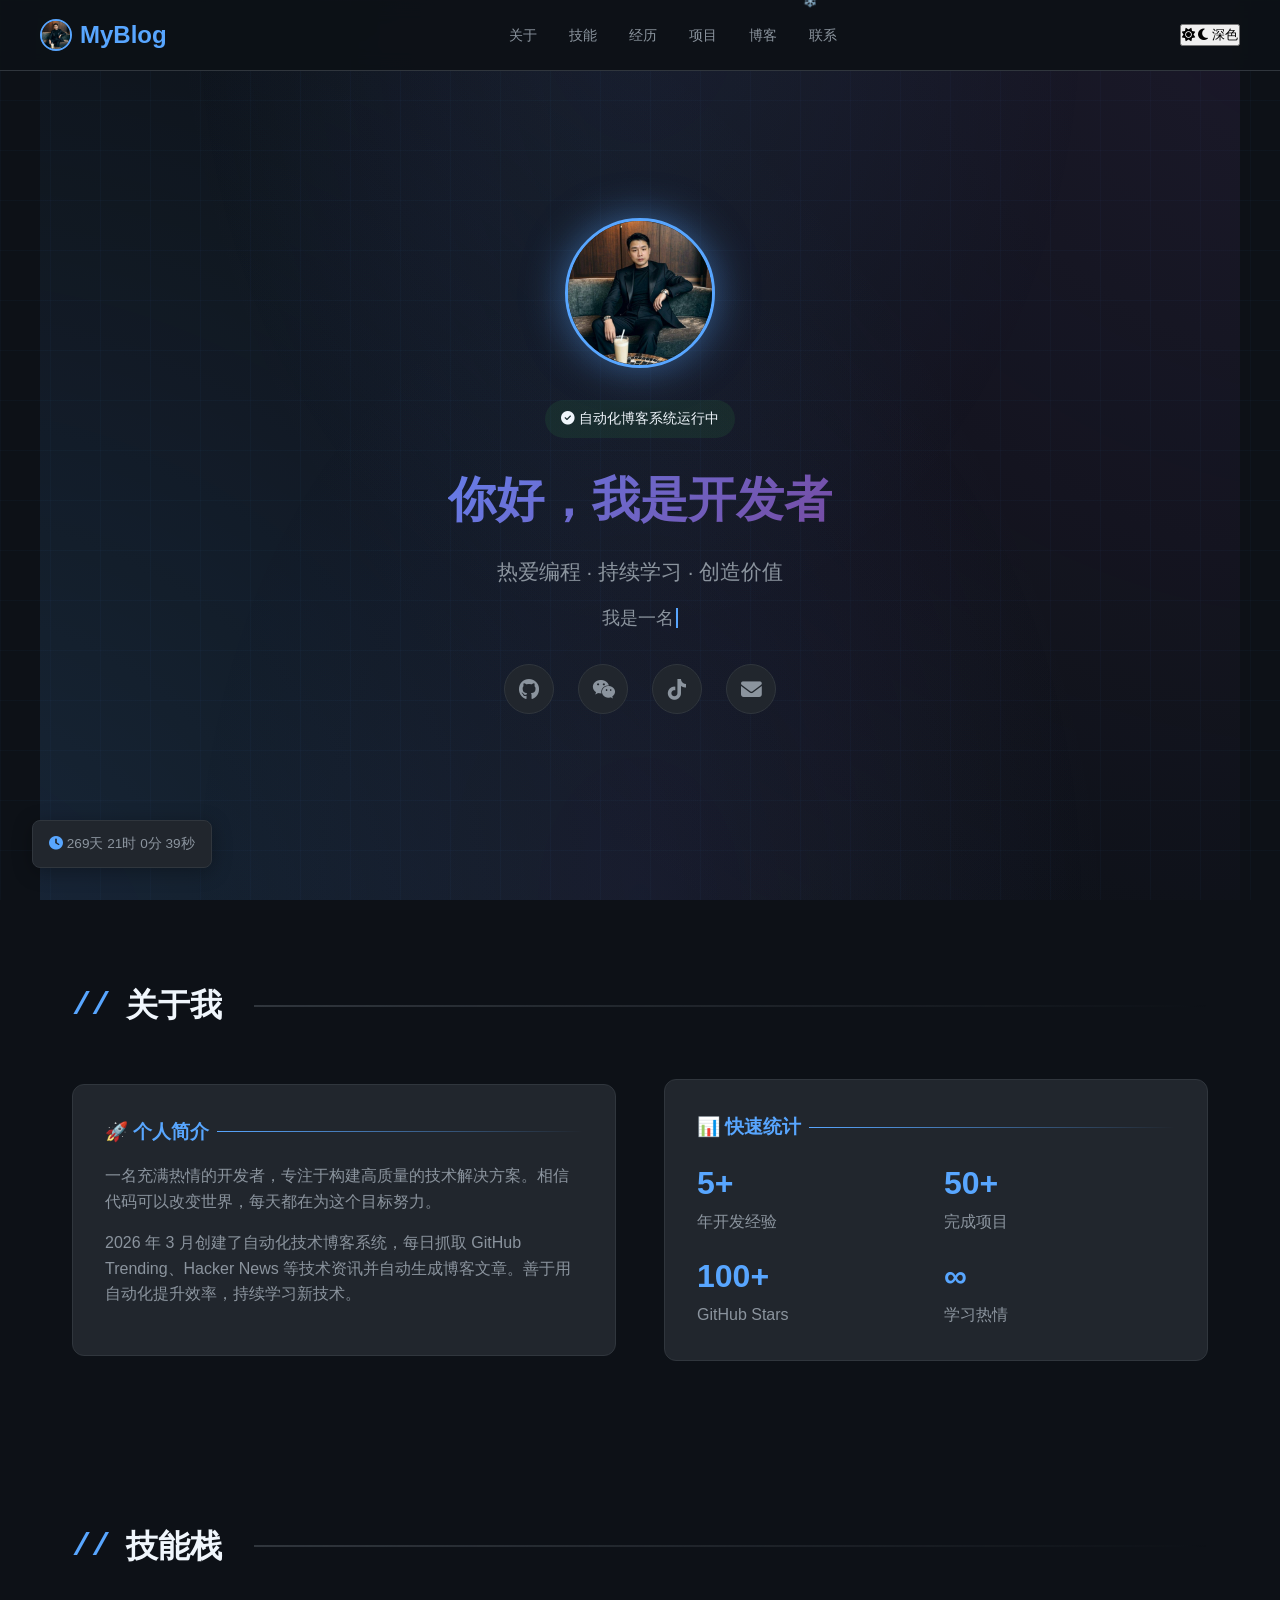
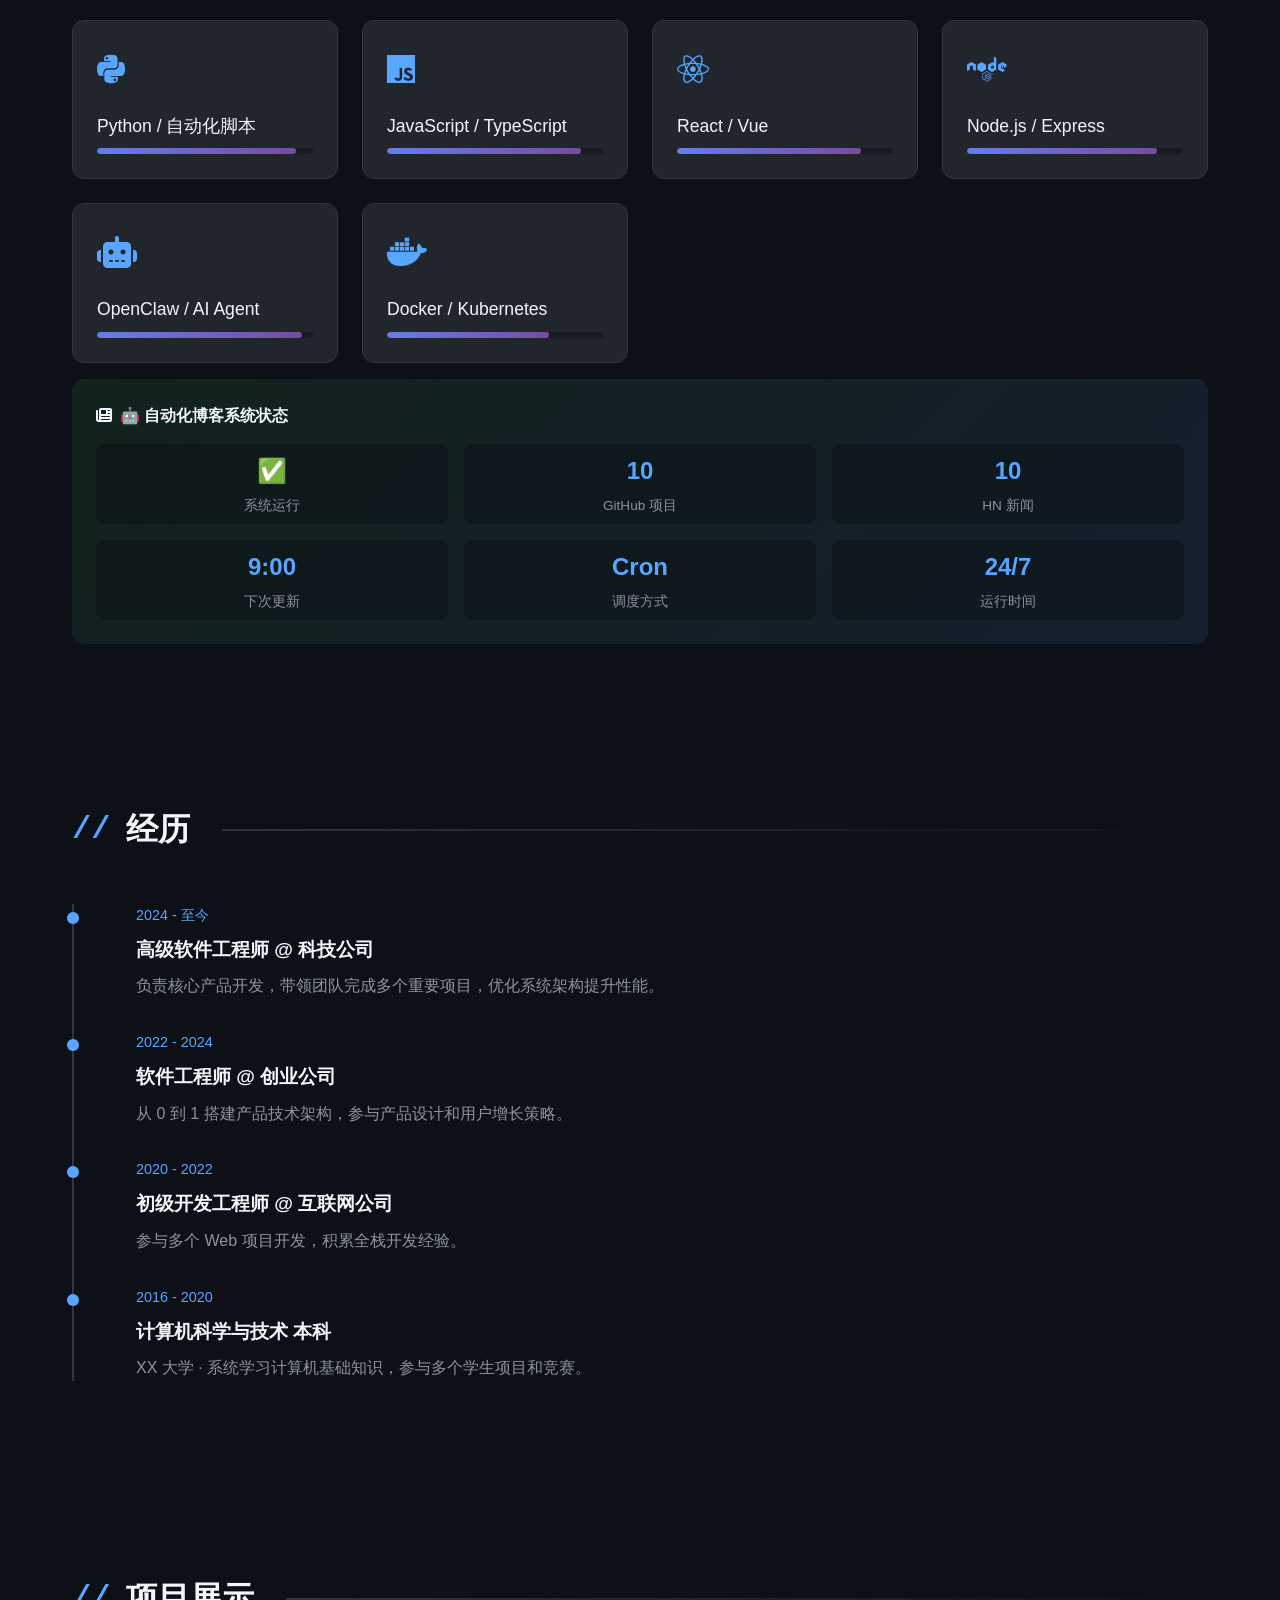
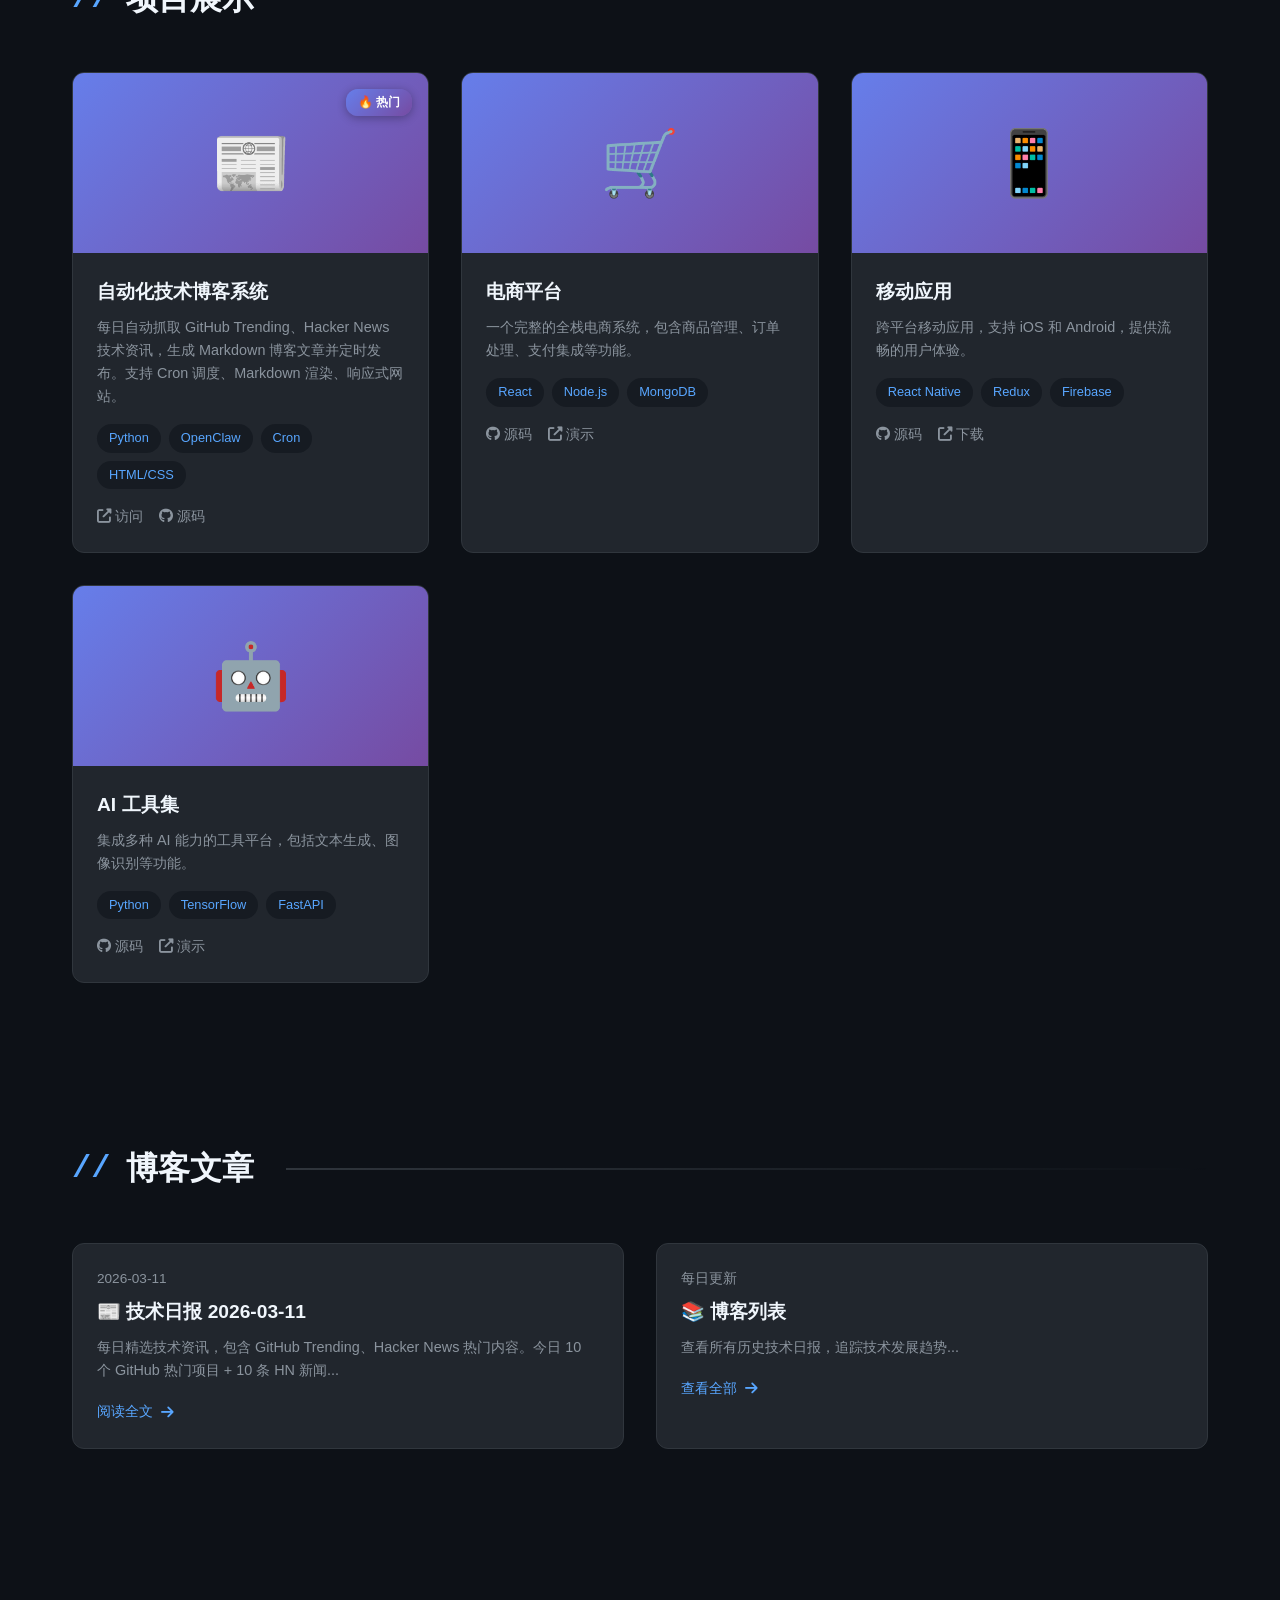
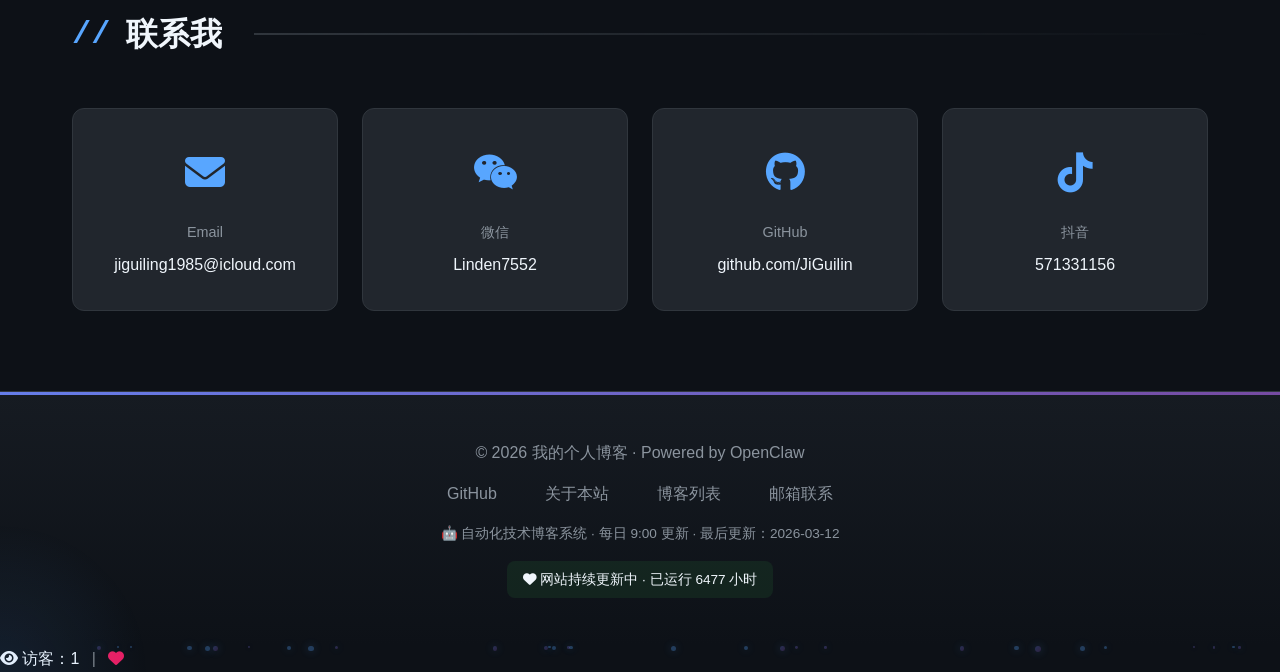
==== commit 096ec087: "style: 移除社交图标下划线 - 添加 text-decoration: none - 图标显示更清爽" ====
--- a/index.html
+++ b/index.html
@@ -372,6 +372,7 @@
             font-size: 1.3rem;
             transition: all 0.3s;
             border: 1px solid var(--border);
+            text-decoration: none;
         }
         
         .social-links a {
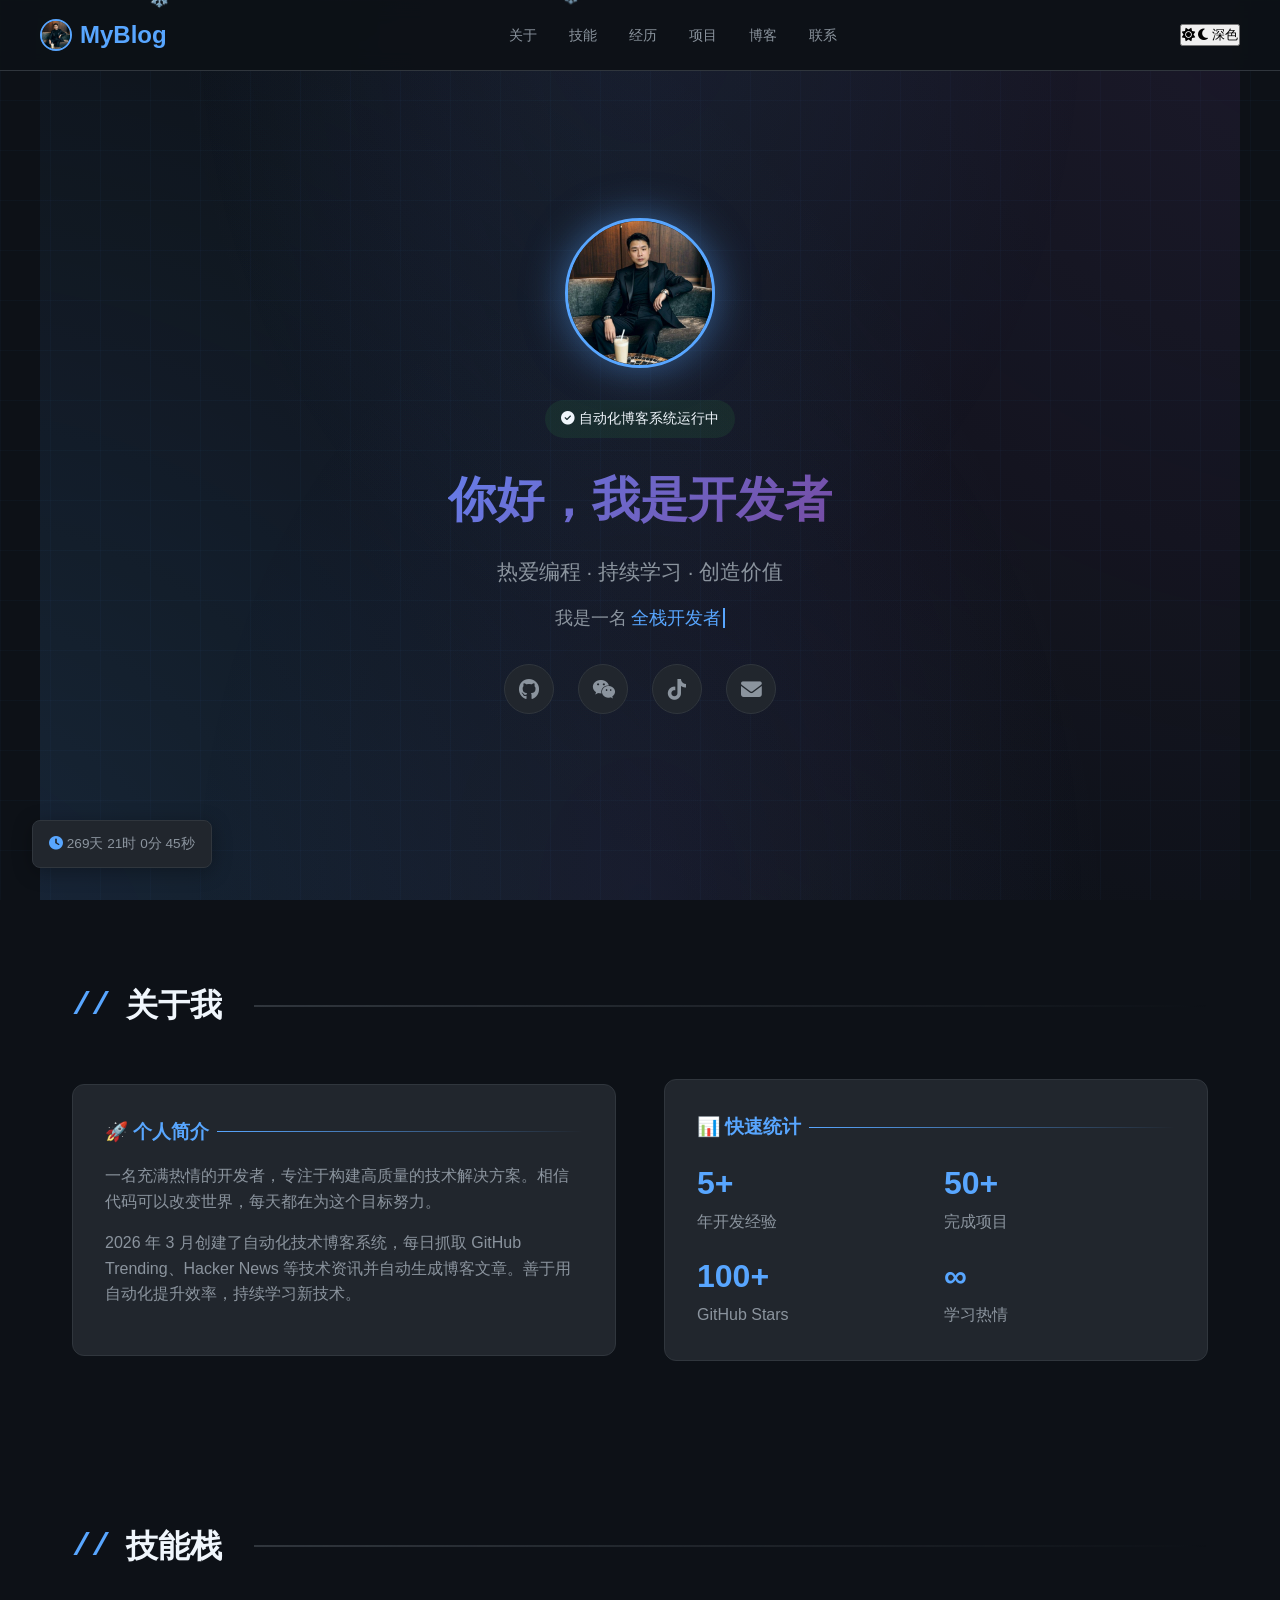
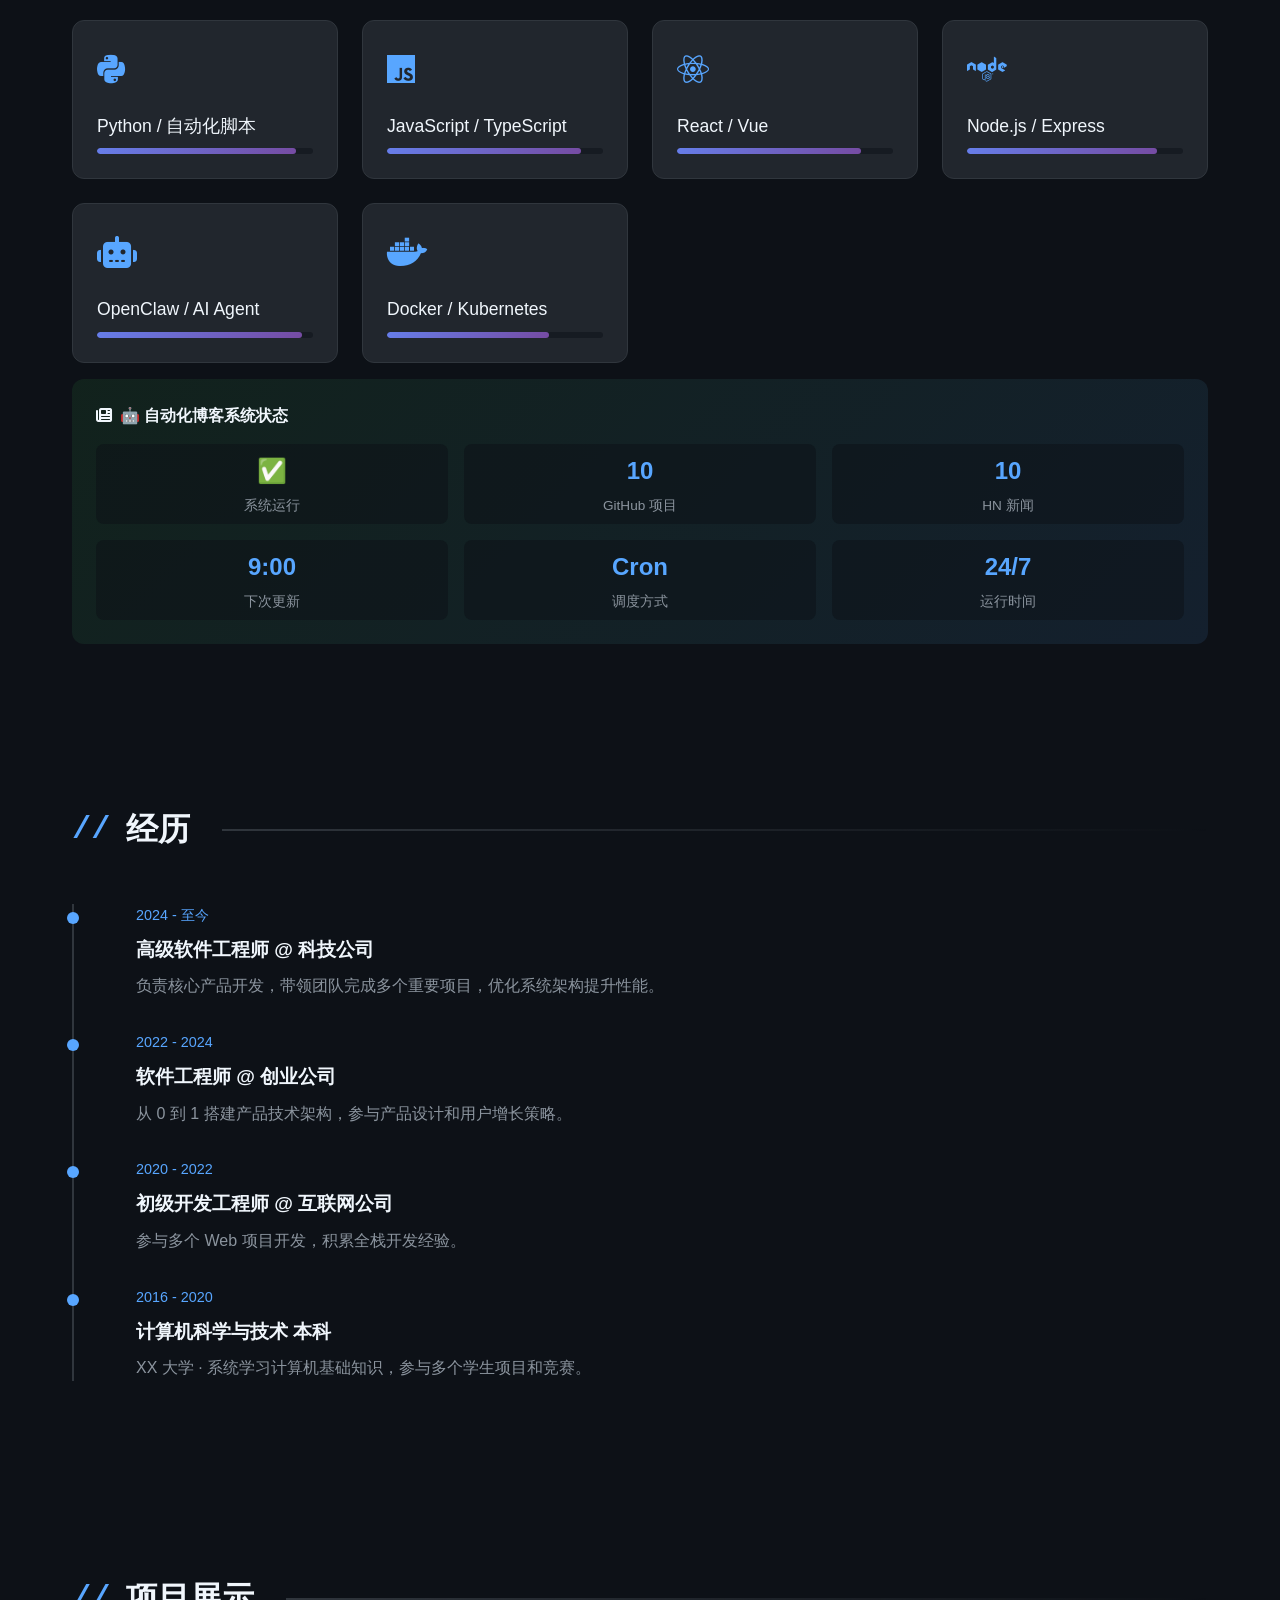
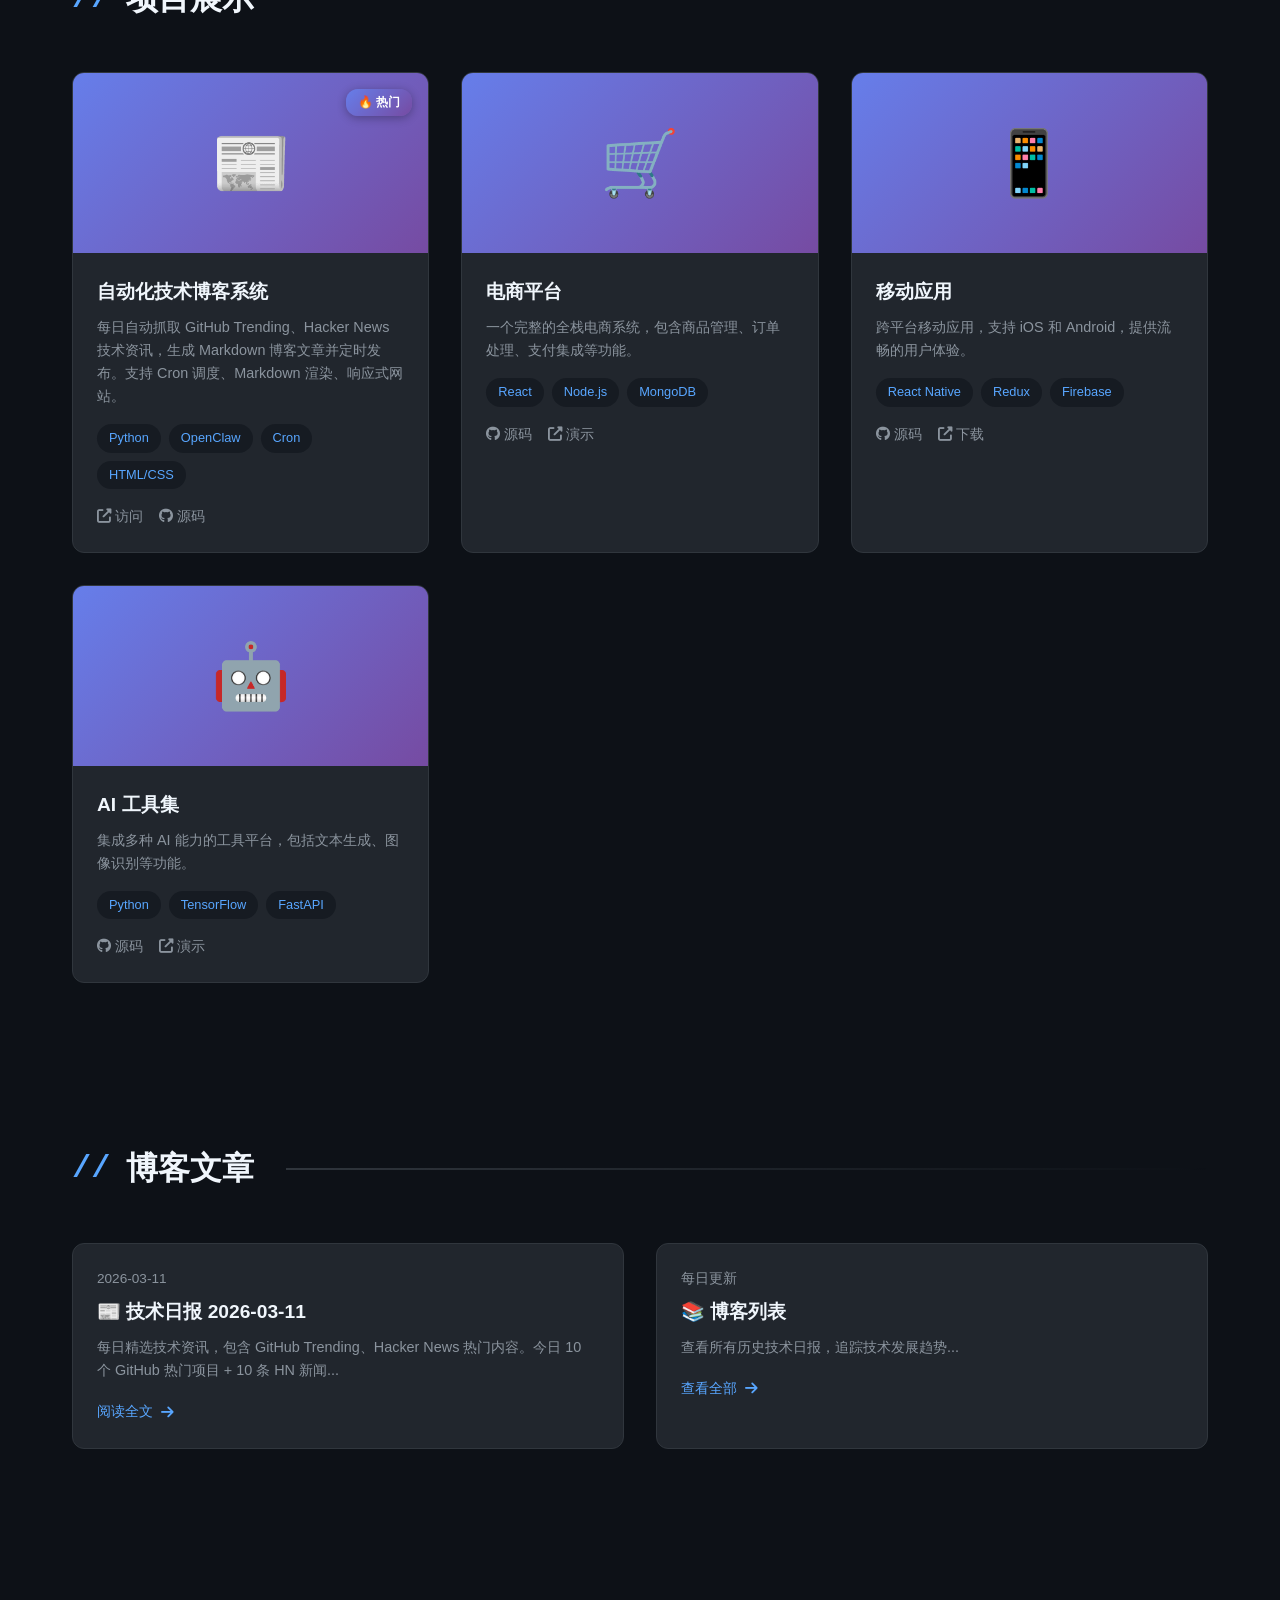
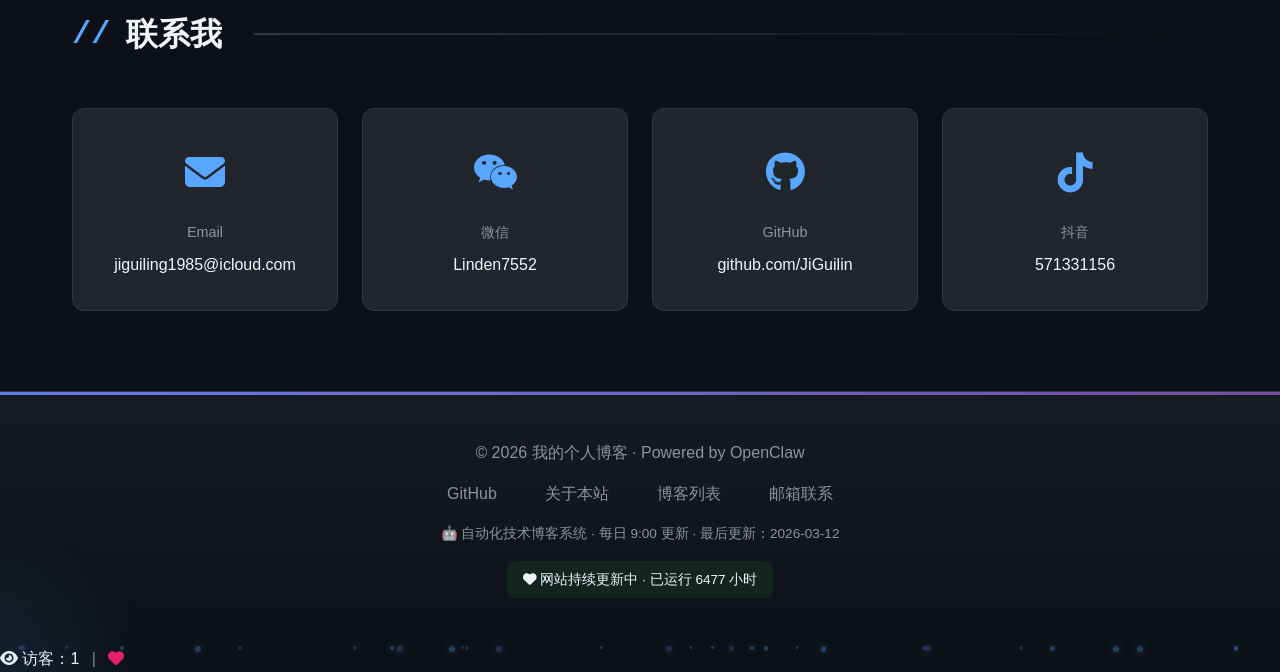
==== commit adc3d866: "feat: 添加文章目录和阅读时间估算 - 文章页面添加右侧悬浮目录 - 自动提取 H2/H3/H4 标题生成目录 - 滚动时高亮当前章节 - 添加阅读时间估算（300 字/分钟） - 主页添加页面加" ====
--- a/index.html
+++ b/index.html
@@ -1129,6 +1129,9 @@
     </style>
 </head>
 <body>
+    <!-- 页面加载进度条 -->
+    <div class="page-progress" id="page-progress"></div>
+    
     <!-- 导航栏 -->
     <nav id="navbar">
         <div class="nav-container">
@@ -1676,6 +1679,33 @@
         // 启动打字机效果
         document.addEventListener('DOMContentLoaded', type);
 
+        // 页面加载进度条
+        function showPageProgress() {
+            const progressBar = document.getElementById('page-progress');
+            if (!progressBar) return;
+            
+            let progress = 0;
+            const interval = setInterval(() => {
+                progress += Math.random() * 20 + 5;
+                if (progress >= 90) {
+                    progress = 90;
+                    clearInterval(interval);
+                }
+                progressBar.style.width = progress + '%';
+            }, 100);
+            
+            // 页面加载完成后完成进度条
+            window.addEventListener('load', () => {
+                setTimeout(() => {
+                    progressBar.style.width = '100%';
+                    progressBar.classList.add('complete');
+                    setTimeout(() => progressBar.remove(), 500);
+                }, 300);
+            });
+        }
+        
+        showPageProgress();
+
         // 平滑滚动
         document.querySelectorAll('a[href^="#"]').forEach(anchor => {
             anchor.addEventListener('click', function (e) {
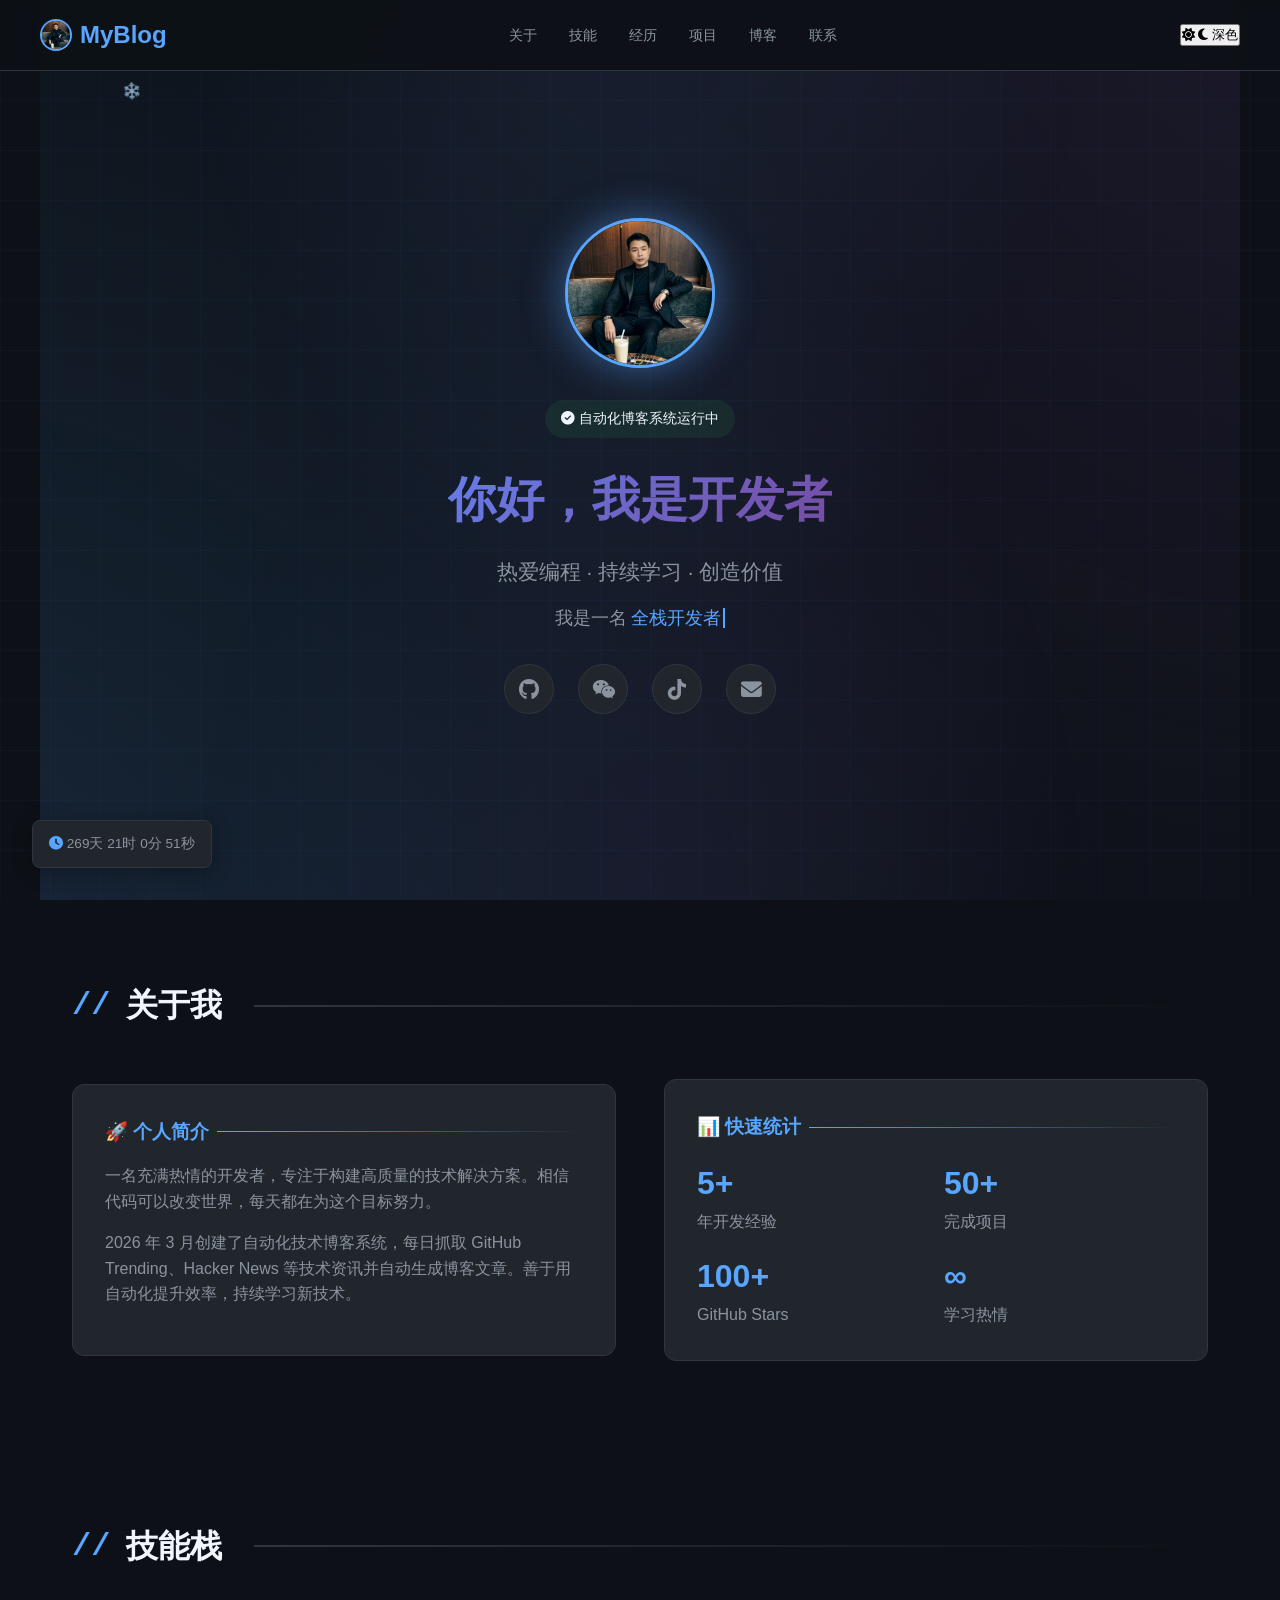
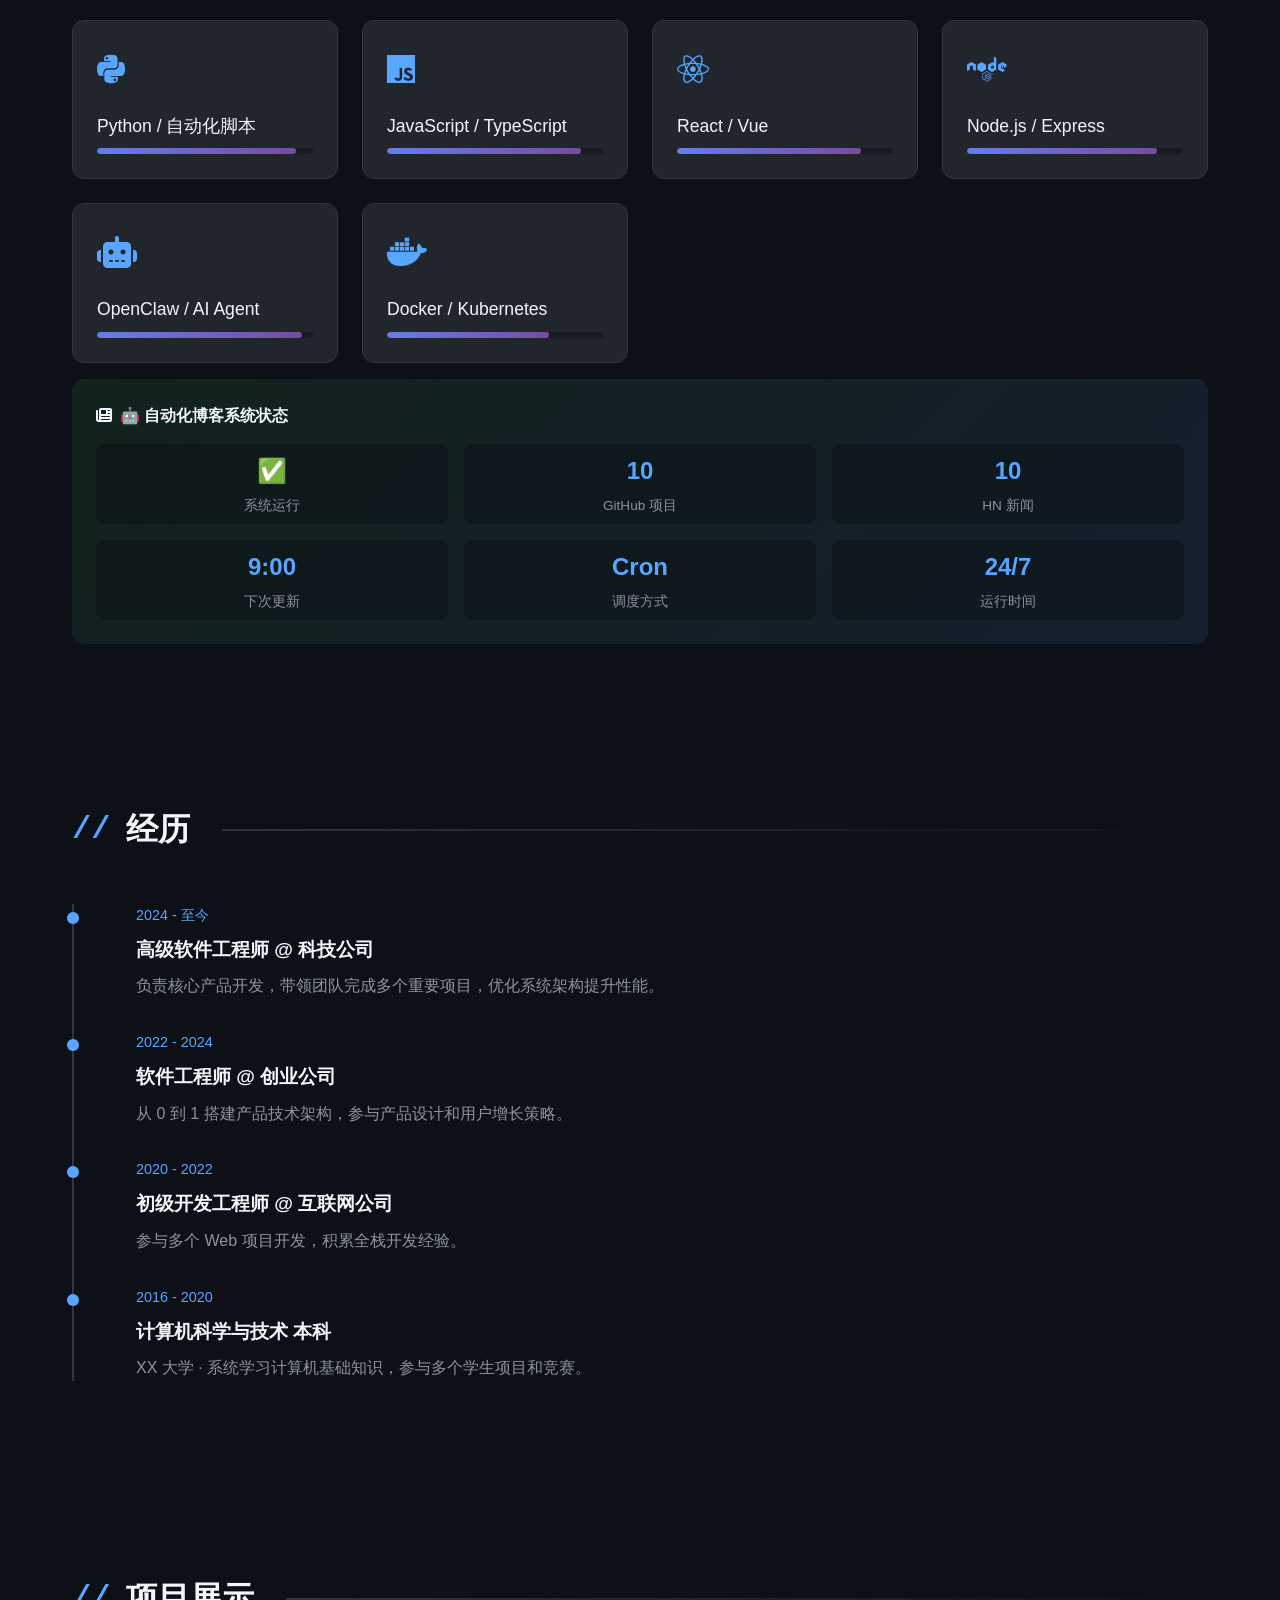
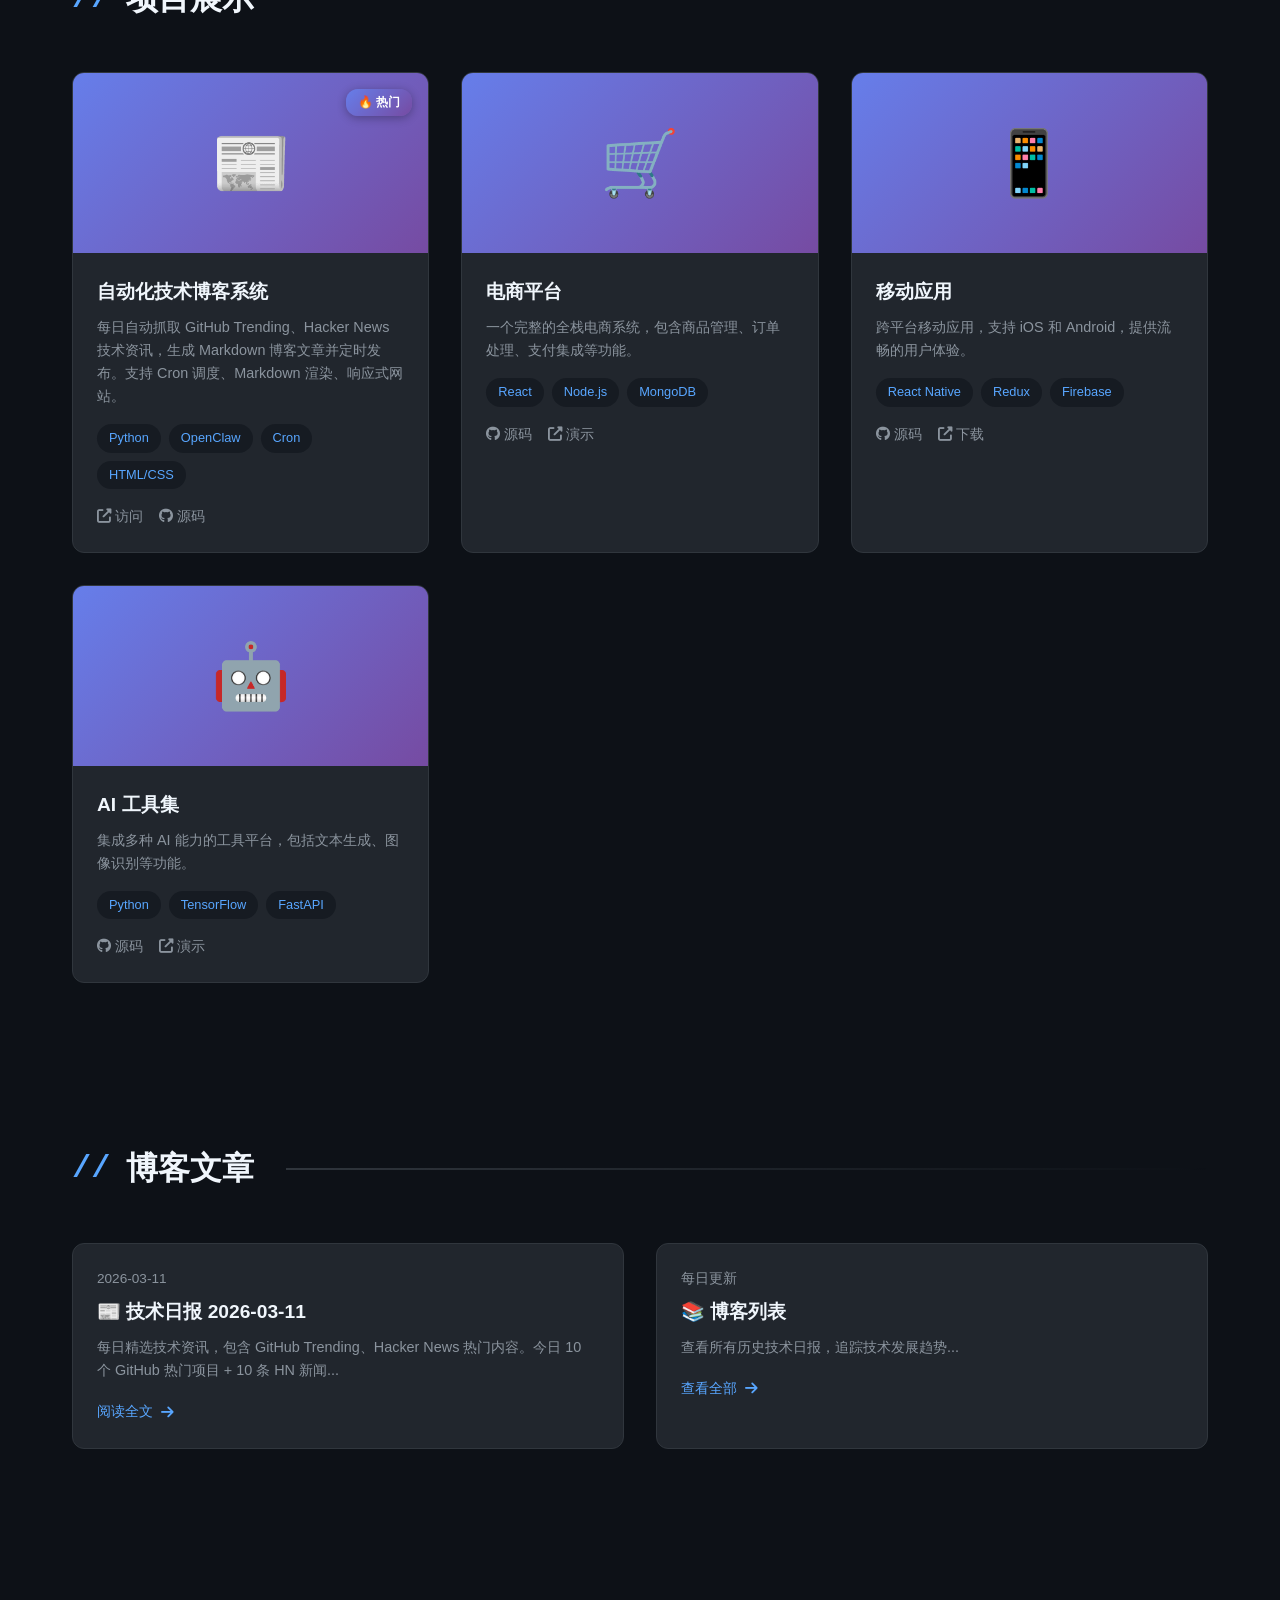
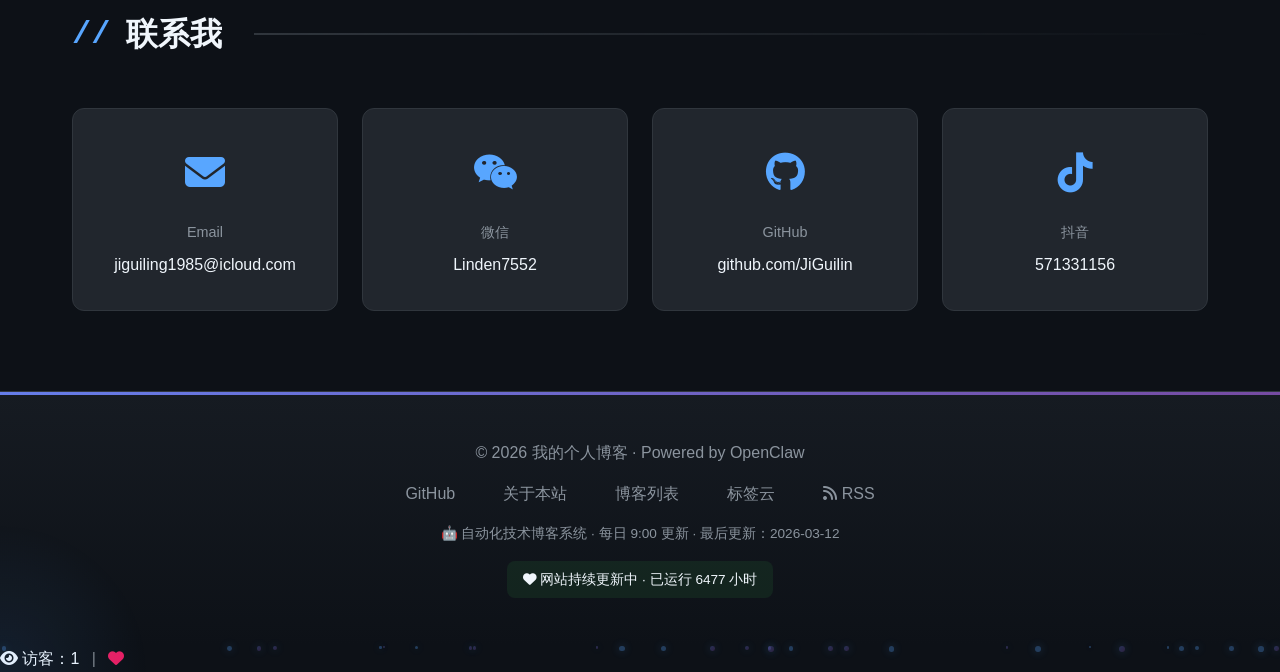
==== commit d30526e6: "feat: 添加标签云、RSS 订阅和社交分享 - 创建标签云页面（tags.html） - 自动统计标签和文章数量 - 按标签分类展示文章 - 生成 RSS 2.0 订阅源 - 添加 RSS 生成脚" ====
--- a/index.html
+++ b/index.html
@@ -1435,7 +1435,8 @@
             <a href="https://github.com/JiGuilin" target="_blank">GitHub</a>
             <a href="blog/README.md" target="_blank">关于本站</a>
             <a href="blog/index.html">博客列表</a>
-            <a href="mailto:jiguiling1985@icloud.com">邮箱联系</a>
+            <a href="blog/tags.html">标签云</a>
+            <a href="rss.xml" target="_blank" title="RSS 订阅"><i class="fas fa-rss"></i> RSS</a>
         </div>
         <p style="margin-top: 1rem; color: var(--text-secondary); font-size: 0.85rem;">
             🤖 自动化技术博客系统 · 每日 9:00 更新 · 最后更新：2026-03-12
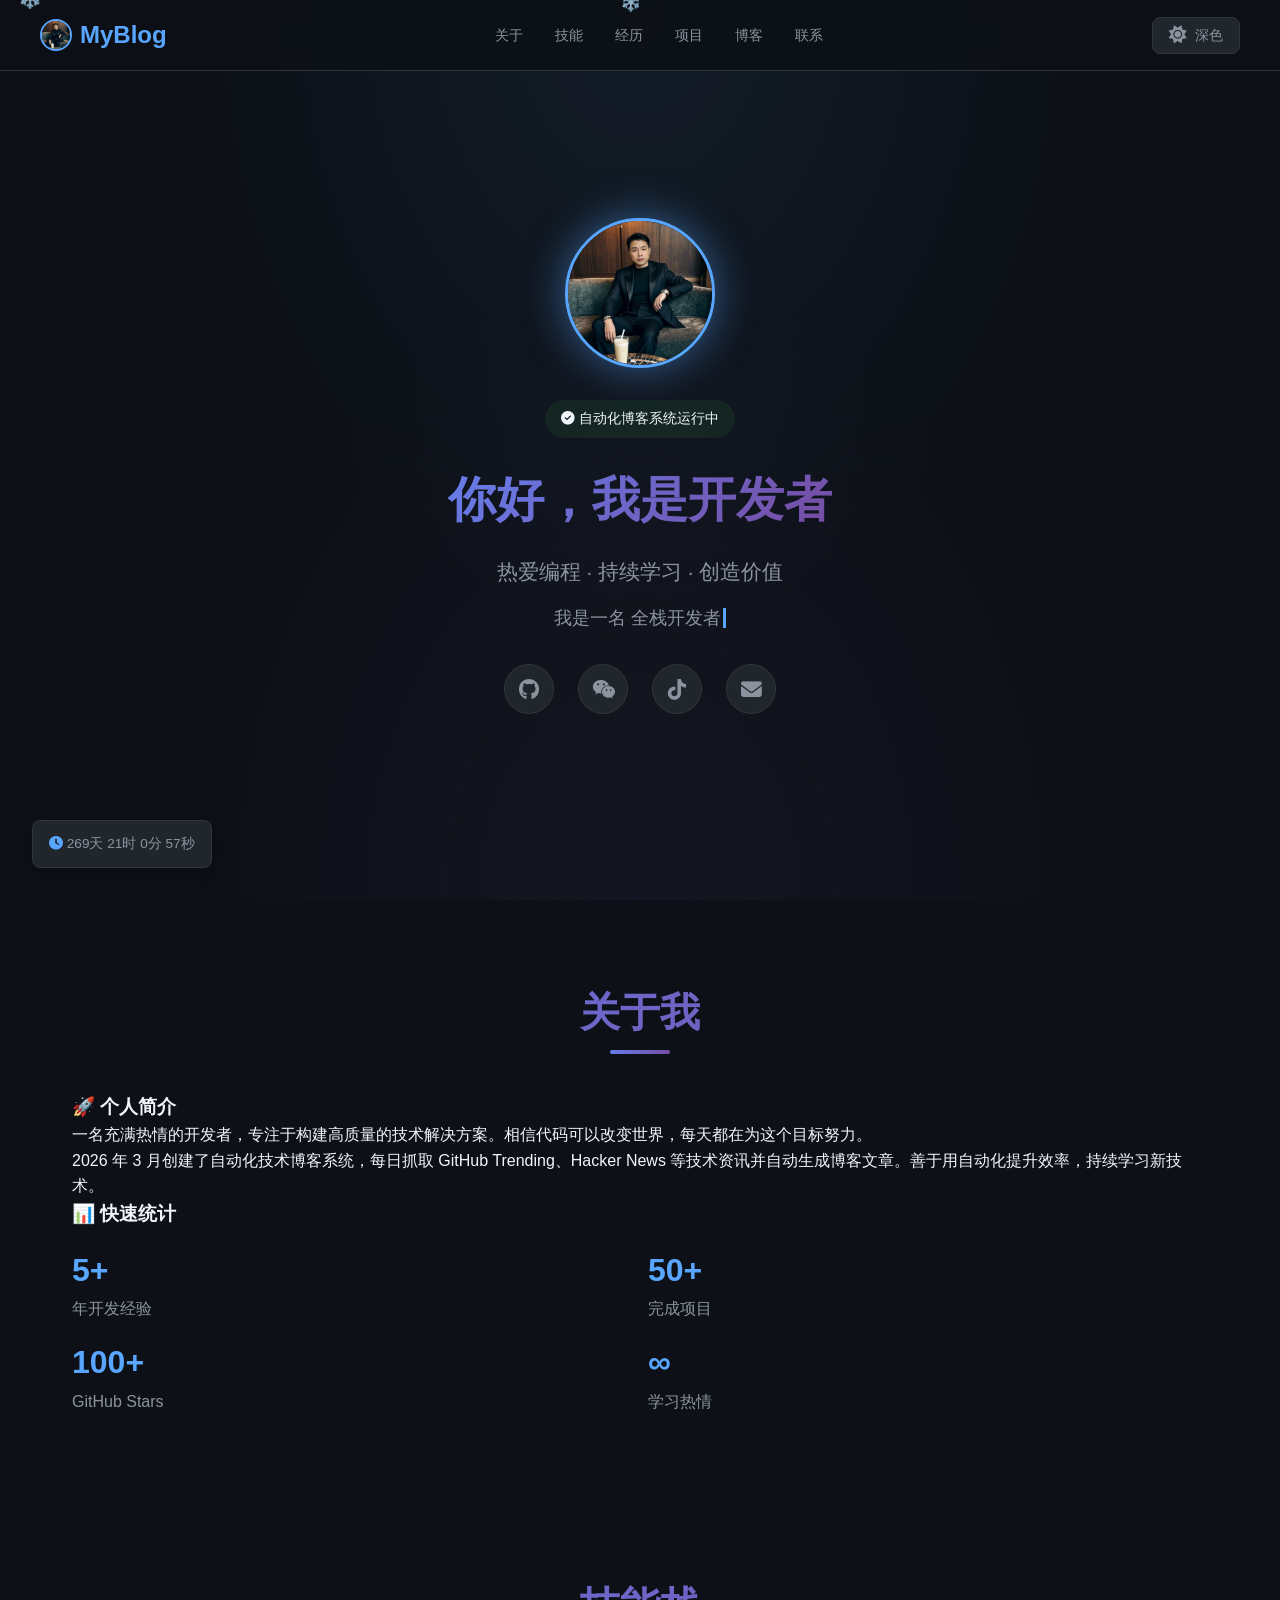
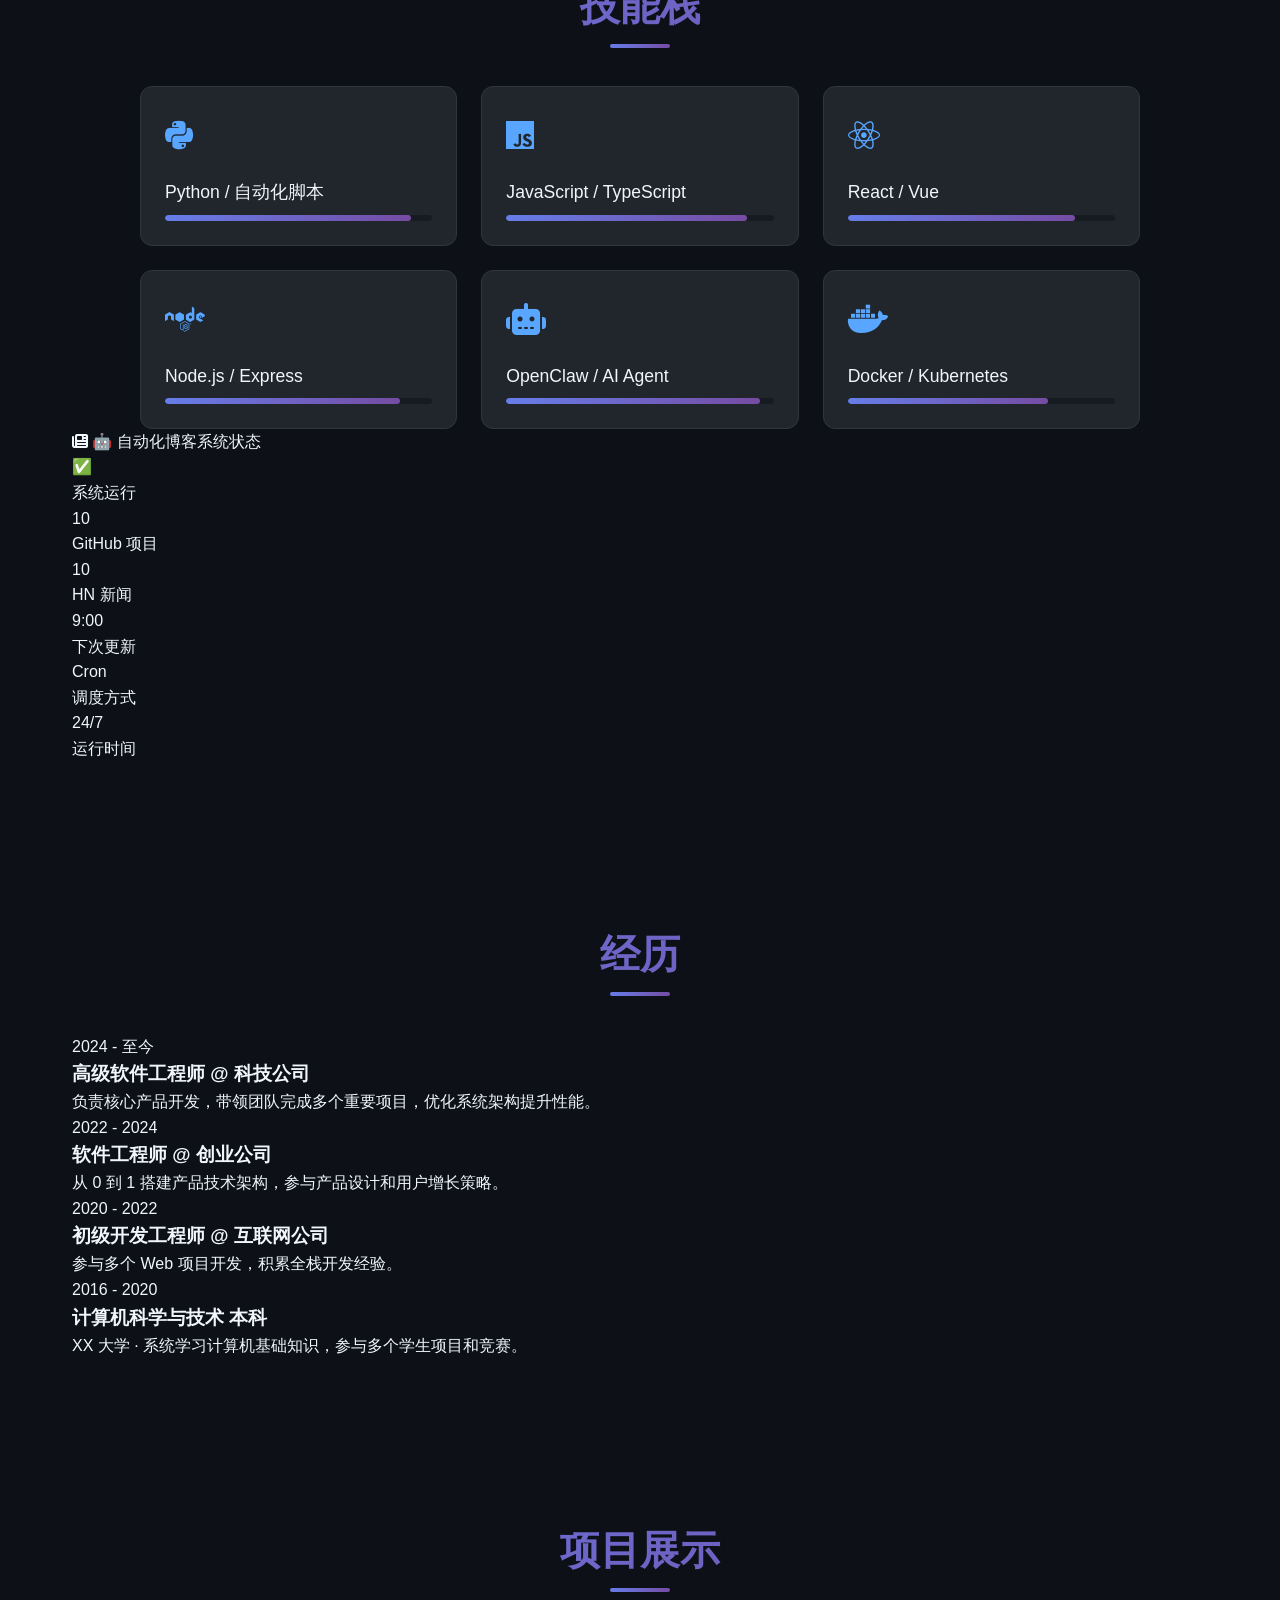
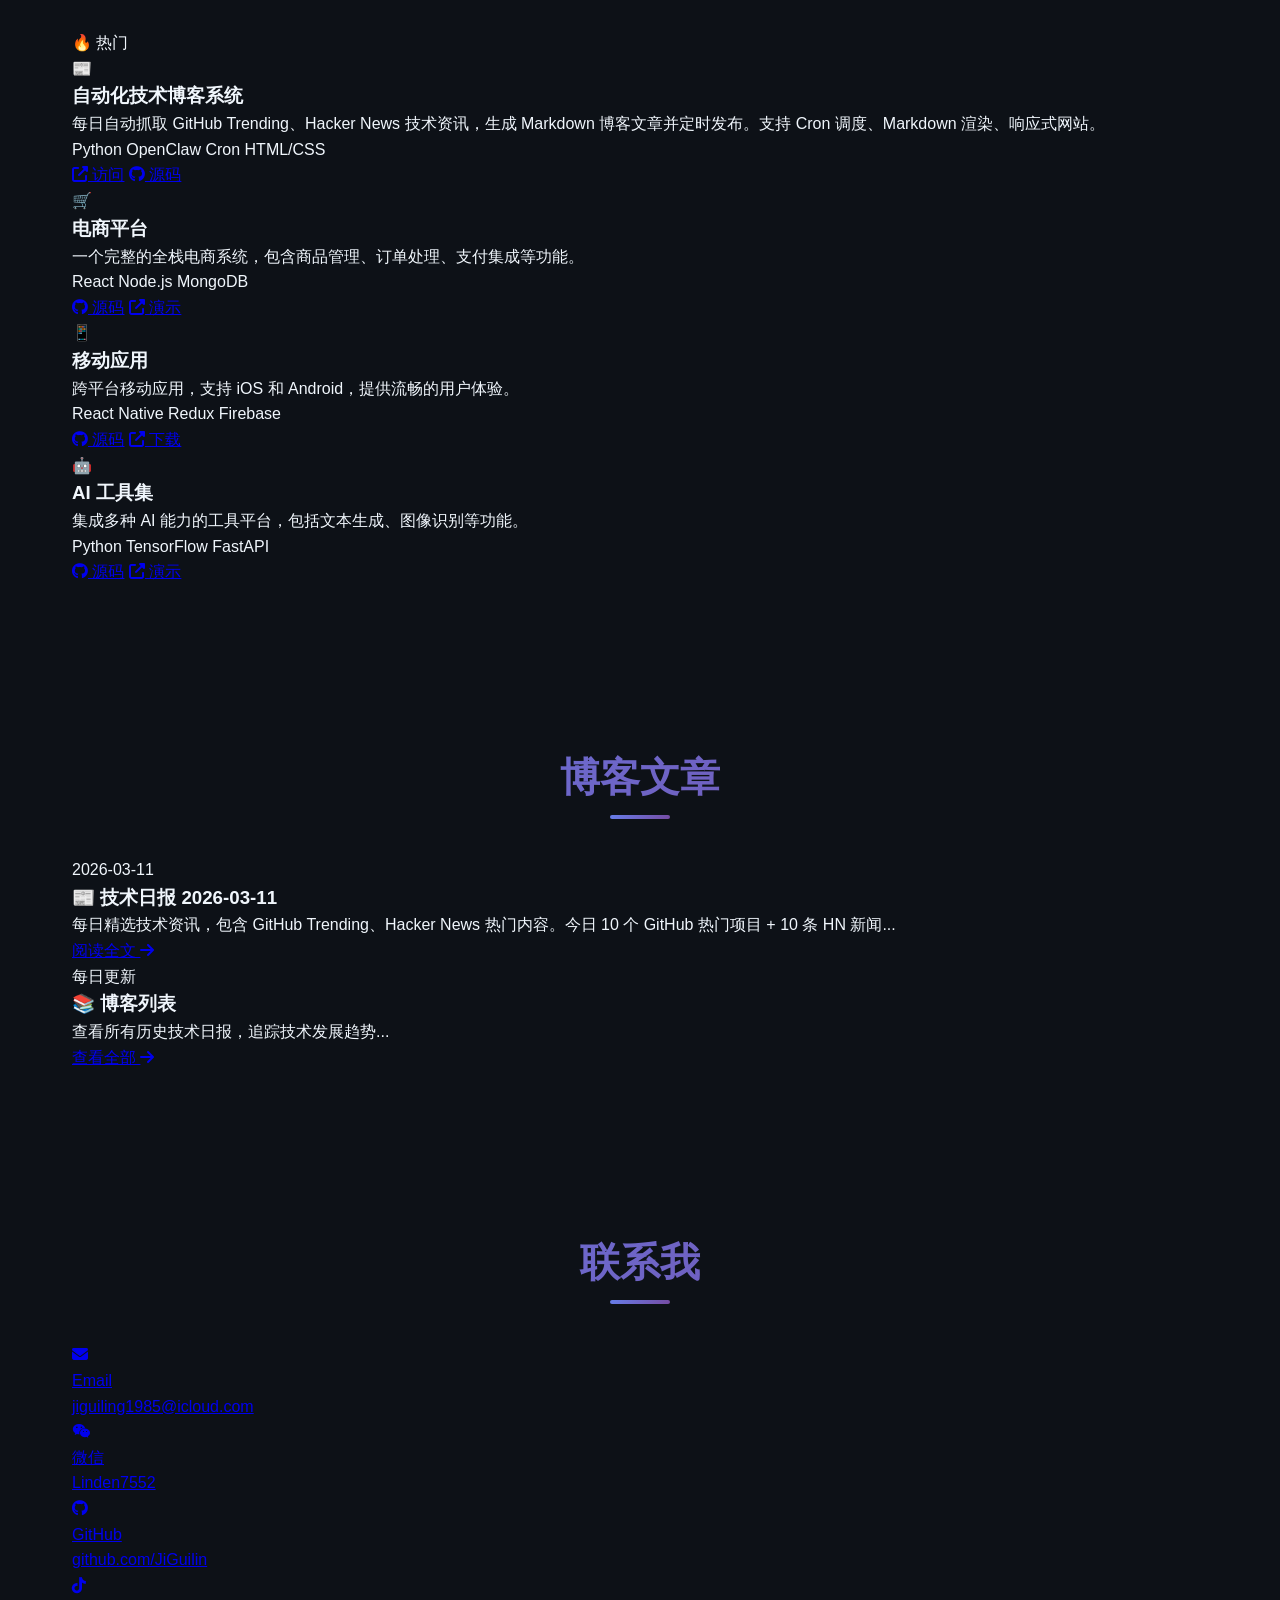
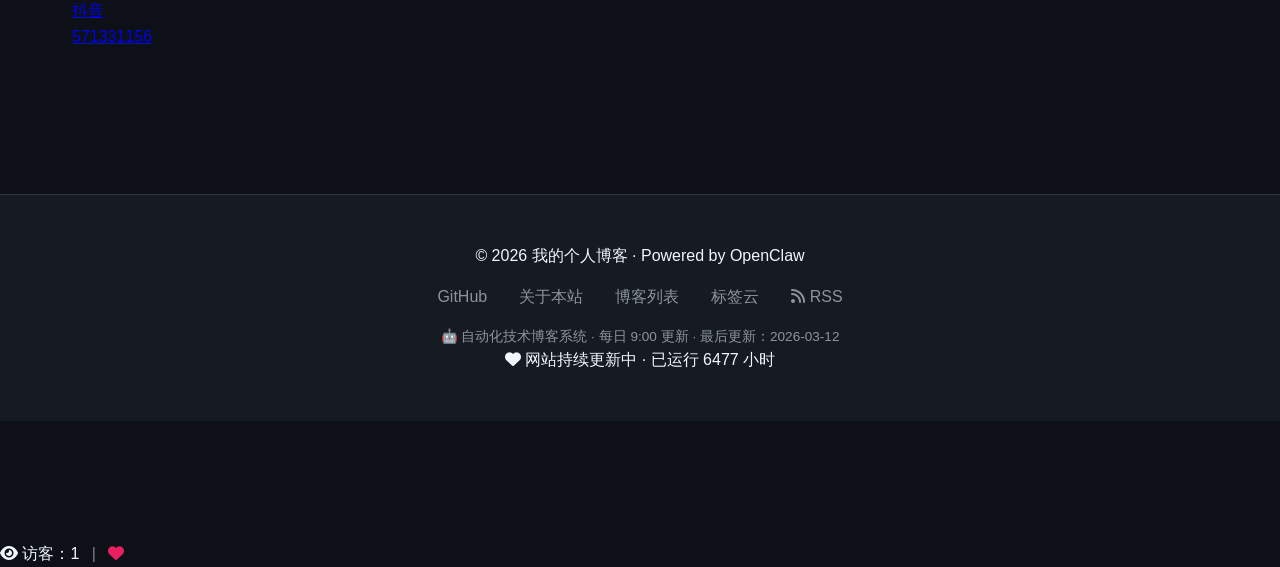
==== commit cca7f28a: "refactor: 拆分 CSS 和 JavaScript 到独立文件 - 创建 css/main.css (主页样式) - 创建 css/article.css (文章页样式) - 创建 js/ma" ====
--- a/index.html
+++ b/index.html
@@ -13,1118 +13,13 @@
     <link rel="icon" type="image/svg+xml" href="/favicon.svg">
     <title>我的个人博客 | Tech Blog</title>
     <link rel="stylesheet" href="https://cdnjs.cloudflare.com/ajax/libs/font-awesome/6.4.0/css/all.min.css">
+    <link rel="stylesheet" href="css/main.css">
     <style>
-        * { margin: 0; padding: 0; box-sizing: border-box; }
-        
-        :root {
-            /* 暗色主题（默认） */
-            --bg-primary: #0d1117;
-            --bg-secondary: #161b22;
-            --bg-card: #21262d;
-            --text-primary: #f0f6fc;
-            --text-secondary: #8b949e;
-            --accent: #58a6ff;
-            --accent-hover: #79c0ff;
-            --border: #30363d;
-            --code-bg: #1f2428;
-            --gradient: linear-gradient(135deg, #667eea 0%, #764ba2 100%);
-            --shadow: rgba(0, 0, 0, 0.3);
-        }
-        
-        /* 亮色主题 */
-        [data-theme="light"] {
-            --bg-primary: #ffffff;
-            --bg-secondary: #f6f8fa;
-            --bg-card: #ffffff;
-            --text-primary: #24292f;
-            --text-secondary: #57606a;
-            --accent: #0969da;
-            --accent-hover: #0550ae;
-            --border: #d0d7de;
-            --code-bg: #f6f8fa;
-            --gradient: linear-gradient(135deg, #0969da 0%, #0550ae 100%);
-            --shadow: rgba(0, 0, 0, 0.08);
-        }
-        
-        body {
-            font-family: -apple-system, BlinkMacSystemFont, 'Segoe UI', 'PingFang SC', 'Hiragino Sans GB', 'Microsoft YaHei', sans-serif;
-            background: var(--bg-primary);
-            color: var(--text-primary);
-            line-height: 1.6;
-            overflow-x: hidden;
-        }
-        
-        /* 背景动画 - 增强版 */
-        body::before {
-            content: '';
-            position: fixed;
-            top: 0;
-            left: 0;
-            width: 100%;
-            height: 100%;
-            background: 
-                radial-gradient(ellipse at top, rgba(88, 166, 255, 0.08) 0%, transparent 50%),
-                radial-gradient(ellipse at bottom, rgba(118, 75, 162, 0.08) 0%, transparent 50%);
-            pointer-events: none;
-            z-index: -1;
-            animation: bgPulse 10s ease-in-out infinite;
-        }
-        
-        @keyframes bgPulse {
-            0%, 100% { opacity: 1; }
-            50% { opacity: 0.7; }
-        }
-        
-        /* 网格背景 */
-        body::after {
-            content: '';
-            position: fixed;
-            top: 0;
-            left: 0;
-            width: 100%;
-            height: 100%;
-            background-image: 
-                linear-gradient(rgba(88, 166, 255, 0.03) 1px, transparent 1px),
-                linear-gradient(90deg, rgba(88, 166, 255, 0.03) 1px, transparent 1px);
-            background-size: 50px 50px;
-            pointer-events: none;
-            z-index: -1;
-        }
-        
-        /* 滚动条 */
-        ::-webkit-scrollbar { width: 8px; }
-        ::-webkit-scrollbar-track { background: var(--bg-primary); }
-        ::-webkit-scrollbar-thumb { background: var(--border); border-radius: 4px; }
-        ::-webkit-scrollbar-thumb:hover { background: var(--accent); }
-        
-        /* 导航栏 */
-        nav {
-            position: fixed;
-            top: 0;
-            width: 100%;
-            background: rgba(13, 17, 23, 0.95);
-            backdrop-filter: blur(10px);
-            border-bottom: 1px solid var(--border);
-            z-index: 1000;
-            padding: 1rem 2rem;
-            transition: all 0.3s;
-        }
-        
-        nav.scrolled {
-            box-shadow: 0 4px 20px rgba(0, 0, 0, 0.3);
-        }
-        
-        .nav-container {
-            max-width: 1200px;
-            margin: 0 auto;
-            display: flex;
-            justify-content: space-between;
-            align-items: center;
-        }
-        
-        .logo {
-            font-size: 1.5rem;
-            font-weight: bold;
-            color: var(--accent);
-            text-decoration: none;
-            display: flex;
-            align-items: center;
-            gap: 0.5rem;
-            transition: all 0.3s;
-        }
-        
-        .logo:hover {
-            transform: translateX(-5px);
-            text-shadow: 0 0 20px rgba(88, 166, 255, 0.5);
-        }
-        
-        .logo-avatar {
-            width: 32px;
-            height: 32px;
-            border-radius: 50%;
-            object-fit: cover;
-            border: 2px solid var(--accent);
-        }
-        
-        .nav-links {
-            display: flex;
-            gap: 2rem;
-            list-style: none;
-            position: relative;
-        }
-        
-        /* 导航栏当前页面指示器 */
-        .nav-links li {
-            position: relative;
-        }
-        
-        .nav-links a {
-            color: var(--text-secondary);
-            text-decoration: none;
-            transition: all 0.3s;
-            font-size: 0.9rem;
-            padding: 0.5rem 0;
-        }
-        
-        .nav-links a:hover {
-            color: var(--accent);
-        }
-        
-        .nav-links a::after {
-            content: '';
-            position: absolute;
-            bottom: -5px;
-            left: 0;
-            width: 0;
-            height: 2px;
-            background: var(--gradient);
-            transition: width 0.3s;
-        }
-        
-        .nav-links a:hover::after {
-            width: 100%;
-        }
-        
-        .nav-links a {
-            position: relative;
-        }
-        
-        .nav-links a::after {
-            content: '';
-            position: absolute;
-            bottom: -5px;
-            left: 0;
-            width: 0;
-            height: 2px;
-            background: var(--gradient);
-            transition: width 0.3s;
-        }
-        
-        .nav-links a:hover {
-            color: var(--accent);
-        }
-        
-        .nav-links a:hover::after {
-            width: 100%;
-        }
-        
-        /* 英雄区域 */
-        .hero {
-            min-height: 100vh;
-            display: flex;
-            align-items: center;
-            justify-content: center;
-            padding: 6rem 2rem 4rem;
-            position: relative;
-            overflow: hidden;
-        }
-        
-        /* 英雄区粒子背景 */
-        .hero::before {
-            content: '';
-            position: absolute;
-            top: -50%;
-            left: -50%;
-            width: 200%;
-            height: 200%;
-            background: 
-                radial-gradient(circle at 20% 80%, rgba(88, 166, 255, 0.15) 0%, transparent 50%),
-                radial-gradient(circle at 80% 20%, rgba(118, 75, 162, 0.15) 0%, transparent 50%);
-            animation: rotate 30s linear infinite;
-        }
-        
-        @keyframes rotate {
-            to { transform: rotate(360deg); }
-        }
-        
-        .hero-content {
-            max-width: 800px;
-            text-align: center;
-            position: relative;
-            z-index: 1;
-        }
-        
-        .hero-avatar {
-            width: 150px;
-            height: 150px;
-            border-radius: 50%;
-            margin: 0 auto 2rem;
-            border: 3px solid var(--accent);
-            box-shadow: 0 0 40px rgba(88, 166, 255, 0.5);
-            animation: pulse 2s ease-in-out infinite;
-            position: relative;
-            z-index: 1;
-            cursor: pointer;
-            transition: all 0.3s;
-            overflow: hidden;
-            background: var(--bg-card);
-        }
-        
-        .hero-avatar img {
-            width: 100%;
-            height: 100%;
-            object-fit: cover;
-        }
-        
-        .hero-avatar:hover {
-            transform: scale(1.1);
-            box-shadow: 0 0 80px rgba(88, 166, 255, 0.8);
-        }
-        
-        .hero-avatar:active {
-            transform: scale(0.95);
-        }
-        
-        @keyframes pulse {
-            0%, 100% { transform: scale(1); box-shadow: 0 0 40px rgba(88, 166, 255, 0.5); }
-            50% { transform: scale(1.05); box-shadow: 0 0 60px rgba(88, 166, 255, 0.8); }
-        }
-        
-        .hero h1 {
-            font-size: 3rem;
-            margin-bottom: 1rem;
-            background: var(--gradient);
-            -webkit-background-clip: text;
-            -webkit-text-fill-color: transparent;
-            background-clip: text;
-            animation: fadeInUp 0.8s ease-out;
-            position: relative;
-            z-index: 1;
-        }
-        
-        @keyframes fadeInUp {
-            from {
-                opacity: 0;
-                transform: translateY(30px);
-            }
-            to {
-                opacity: 1;
-                transform: translateY(0);
-            }
-        }
-        
-        .hero .tagline {
-            font-size: 1.3rem;
-            color: var(--text-secondary);
-            margin-bottom: 1rem;
-        }
-        
-        .hero .status-badge {
-            display: inline-block;
-            padding: 0.5rem 1rem;
-            background: rgba(63, 185, 80, 0.1);
-            border: 1px solid var(--success);
-            border-radius: 20px;
-            color: var(--success);
-            font-size: 0.85rem;
-            margin-bottom: 1.5rem;
-            animation: pulse-green 2s ease-in-out infinite;
-            cursor: default;
-        }
-        
-        .hero .status-badge:hover {
-            background: rgba(63, 185, 80, 0.2);
-            transform: scale(1.05);
-        }
-        
-        @keyframes pulse-green {
-            0%, 100% { box-shadow: 0 0 0 0 rgba(63, 185, 80, 0.4); }
-            50% { box-shadow: 0 0 0 10px rgba(63, 185, 80, 0); }
-        }
-        
-        /* 打字机光标增强 */
-        .typing {
-            border-right: 3px solid var(--accent);
-            animation: blink 0.7s infinite;
-            padding-right: 2px;
-        }
-        
-        @keyframes blink {
-            50% { border-color: transparent; }
-        }
-        
-        .hero .typing {
-            color: var(--accent);
-            border-right: 2px solid var(--accent);
-            animation: blink 0.7s infinite;
-        }
-        
-        @keyframes blink {
-            50% { border-color: transparent; }
-        }
-        
-        .social-links {
-            display: flex;
-            justify-content: center;
-            gap: 1.5rem;
-            margin-top: 2rem;
-        }
-        
-        .social-links a {
-            width: 50px;
-            height: 50px;
-            border-radius: 50%;
-            background: var(--bg-card);
-            display: flex;
-            align-items: center;
-            justify-content: center;
-            color: var(--text-secondary);
-            font-size: 1.3rem;
-            transition: all 0.3s;
-            border: 1px solid var(--border);
-            text-decoration: none;
-        }
-        
-        .social-links a {
-            position: relative;
-            overflow: hidden;
-        }
-        
-        .social-links a::before {
-            content: '';
-            position: absolute;
-            top: 50%;
-            left: 50%;
-            width: 0;
-            height: 0;
-            background: rgba(255, 255, 255, 0.3);
-            border-radius: 50%;
-            transform: translate(-50%, -50%);
-            transition: all 0.4s;
-        }
-        
-        .social-links a:hover::before {
-            width: 100px;
-            height: 100px;
-        }
-        
-        .social-links a:hover {
-            background: var(--accent);
-            color: var(--bg-primary);
-            transform: translateY(-5px) scale(1.1);
-            box-shadow: 0 10px 30px rgba(88, 166, 255, 0.4);
-        }
-        
-        /* 通用区块样式 */
-        section {
-            padding: 5rem 2rem;
-            max-width: 1200px;
-            margin: 0 auto;
-        }
-        
-        .section-title {
-            font-size: 2rem;
-            margin-bottom: 3rem;
-            display: flex;
-            align-items: center;
-            gap: 1rem;
-            position: relative;
-        }
-        
-        .section-title span {
-            position: relative;
-            z-index: 1;
-        }
-        
-        /* 章节标题高亮框 */
-        .section-highlight {
-            position: absolute;
-            bottom: 5px;
-            left: 0;
-            width: 100%;
-            height: 30px;
-            background: rgba(88, 166, 255, 0.1);
-            border-radius: 8px;
-            z-index: 0;
-            transform: scaleX(0);
-            transition: transform 0.5s;
-        }
-        
-        section:hover .section-highlight {
-            transform: scaleX(1);
-        }
-        
-        .section-title::before {
-            content: '//';
-            color: var(--accent);
-            font-family: monospace;
-            animation: codeBlink 1s infinite;
-        }
-        
-        @keyframes codeBlink {
-            0%, 100% { opacity: 1; }
-            50% { opacity: 0.5; }
-        }
-        
-        .section-title::after {
-            content: '';
-            flex: 1;
-            height: 2px;
-            background: linear-gradient(90deg, var(--border), transparent);
-            margin-left: 1rem;
-        }
-        
-        /* 关于我 */
-        .about-grid {
-            display: grid;
-            grid-template-columns: 1fr 1fr;
-            gap: 3rem;
-            align-items: center;
-        }
-        
-        .about-card {
-            background: var(--bg-card);
-            border: 1px solid var(--border);
-            border-radius: 12px;
-            padding: 2rem;
-        }
-        
-        .about-card h3 {
-            color: var(--accent);
-            margin-bottom: 1rem;
-            display: flex;
-            align-items: center;
-            gap: 0.5rem;
-        }
-        
-        .about-card h3::after {
-            content: '';
-            flex: 1;
-            height: 1px;
-            background: linear-gradient(90deg, var(--accent), transparent);
-        }
-        
-        .about-card p {
-            color: var(--text-secondary);
-            margin-bottom: 1rem;
-        }
-        
-        /* 技能列表 */
-        .skills-container {
-            display: grid;
-            grid-template-columns: repeat(auto-fit, minmax(250px, 1fr));
-            gap: 1.5rem;
-        }
-        
-        .skill-card {
-            background: var(--bg-card);
-            border: 1px solid var(--border);
-            border-radius: 12px;
-            padding: 1.5rem;
-            transition: all 0.3s;
-        }
-        
-        .skill-card:hover {
-            border-color: var(--accent);
-            transform: translateY(-8px);
-            box-shadow: 0 10px 30px rgba(88, 166, 255, 0.2);
-        }
-        
-        /* 技能条动画 */
-        @keyframes slideIn {
-            from { width: 0; }
-        }
-        
-        .skill-progress {
-            animation: slideIn 1.5s ease-out;
-        }
-        
-        /* 浮动粒子 - 增强版 */
-        .particle {
-            position: fixed;
-            width: 4px;
-            height: 4px;
-            background: var(--accent);
-            border-radius: 50%;
-            pointer-events: none;
-            opacity: 0.3;
-            animation: float 20s infinite;
-            box-shadow: 0 0 10px var(--accent);
-        }
-        
-        .particle:nth-child(odd) {
-            background: var(--gradient);
-        }
-        
-        @keyframes float {
-            0%, 100% { transform: translateY(100vh) rotate(0deg) translateX(0); opacity: 0; }
-            10% { opacity: 0.3; }
-            90% { opacity: 0.3; }
-            100% { transform: translateY(-100vh) rotate(720deg) translateX(50px); opacity: 0; }
-        }
-        
-        /* 鼠标悬停光晕效果 */
-        .glow-effect {
-            position: fixed;
-            width: 300px;
-            height: 300px;
-            border-radius: 50%;
-            background: radial-gradient(circle, rgba(88, 166, 255, 0.1) 0%, transparent 70%);
-            pointer-events: none;
-            transform: translate(-50%, -50%);
-            z-index: 9999;
-            display: none;
-        }
-        
-        /* 博客状态卡片 */
-        .blog-status-card {
-            background: linear-gradient(135deg, rgba(63, 185, 80, 0.1) 0%, rgba(88, 166, 255, 0.1) 100%);
-            border: 1px solid var(--success);
-            border-radius: 12px;
-            padding: 1.5rem;
-            margin-top: 1rem;
-            transition: all 0.3s;
-            animation: statusGlow 3s ease-in-out infinite;
-        }
-        
-        @keyframes statusGlow {
-            0%, 100% { box-shadow: 0 0 20px rgba(63, 185, 80, 0.2); }
-            50% { box-shadow: 0 0 30px rgba(63, 185, 80, 0.4); }
-        }
-        
-        .blog-status-card:hover {
-            transform: translateY(-5px);
-            box-shadow: 0 10px 40px rgba(63, 185, 80, 0.3);
-        }
-        
-        .blog-status-header {
-            display: flex;
-            align-items: center;
-            gap: 0.5rem;
-            margin-bottom: 1rem;
-            color: var(--success);
-            font-weight: bold;
-        }
-        
-        .blog-status-grid {
-            display: grid;
-            grid-template-columns: repeat(3, 1fr);
-            gap: 1rem;
-            animation: gridFadeIn 1s ease-out;
-        }
-        
-        @keyframes gridFadeIn {
-            from {
-                opacity: 0;
-                transform: translateY(20px);
-            }
-            to {
-                opacity: 1;
-                transform: translateY(0);
-            }
-        }
-        
-        .blog-status-item:nth-child(1) { animation-delay: 0.1s; }
-        .blog-status-item:nth-child(2) { animation-delay: 0.2s; }
-        .blog-status-item:nth-child(3) { animation-delay: 0.3s; }
-        .blog-status-item:nth-child(4) { animation-delay: 0.4s; }
-        .blog-status-item:nth-child(5) { animation-delay: 0.5s; }
-        .blog-status-item:nth-child(6) { animation-delay: 0.6s; }
-        
-        .blog-status-item {
-            text-align: center;
-            padding: 0.5rem;
-            background: rgba(13, 17, 23, 0.5);
-            border-radius: 8px;
-            transition: all 0.3s;
-        }
-        
-        .blog-status-item:hover {
-            background: rgba(88, 166, 255, 0.15);
-            transform: scale(1.1) rotate(5deg);
-            box-shadow: 0 5px 15px rgba(88, 166, 255, 0.3);
-        }
-        
-        .blog-status-value {
-            font-size: 1.5rem;
-            font-weight: bold;
-            color: var(--accent);
-        }
-        
-        .blog-status-label {
-            font-size: 0.85rem;
-            color: var(--text-secondary);
-            margin-top: 0.25rem;
-        }
-        
-        /* 项目卡片悬停效果增强 */
-        .project-card {
-            transition: all 0.4s cubic-bezier(0.4, 0, 0.2, 1);
-        }
-        
-        .project-card:hover .project-image {
-            transform: scale(1.1) rotate(5deg);
-        }
-        
-        /* 技能图标动画 */
-        .skill-icon {
-            transition: all 0.3s;
-        }
-        
-        .skill-card:hover .skill-icon {
-            transform: scale(1.2) rotate(10deg);
-            color: var(--accent-hover);
-        }
-        
-        /* 加载动画 */
-        @keyframes shimmer {
-            0% { background-position: -1000px 0; }
-            100% { background-position: 1000px 0; }
-        }
-        
-        .loading-skeleton {
-            background: linear-gradient(90deg, var(--bg-card) 25%, var(--bg-secondary) 50%, var(--bg-card) 75%);
-            background-size: 1000px 100%;
-            animation: shimmer 2s infinite;
-        }
-        
-        .skill-icon {
-            font-size: 2rem;
-            color: var(--accent);
-            margin-bottom: 1rem;
-        }
-        
-        .skill-name {
-            font-size: 1.1rem;
-            margin-bottom: 0.5rem;
-        }
-        
-        .skill-bar {
-            height: 6px;
-            background: var(--bg-secondary);
-            border-radius: 3px;
-            overflow: hidden;
-        }
-        
-        .skill-progress {
-            height: 100%;
-            background: var(--gradient);
-            border-radius: 3px;
-            transition: width 1s ease;
-        }
-        
-        /* 时间线 */
-        .timeline {
-            position: relative;
-            padding-left: 2rem;
-        }
-        
-        .timeline::before {
-            content: '';
-            position: absolute;
-            left: 0;
-            top: 0;
-            bottom: 0;
-            width: 2px;
-            background: var(--border);
-        }
-        
-        .timeline-item {
-            position: relative;
-            margin-bottom: 2rem;
-            padding-left: 2rem;
-        }
-        
-        .timeline-item::before {
-            content: '';
-            position: absolute;
-            left: -2rem;
-            top: 0.5rem;
-            width: 12px;
-            height: 12px;
-            border-radius: 50%;
-            background: var(--accent);
-            transform: translateX(-5px);
-        }
-        
-        .timeline-date {
-            color: var(--accent);
-            font-size: 0.9rem;
-            margin-bottom: 0.5rem;
-        }
-        
-        .timeline-title {
-            font-size: 1.2rem;
-            margin-bottom: 0.5rem;
-        }
-        
-        .timeline-desc {
-            color: var(--text-secondary);
-            transition: color 0.3s;
-        }
-        
-        .timeline-item:hover .timeline-desc {
-            color: var(--text-primary);
-        }
-        
-        /* 项目展示 */
-        .projects-grid {
-            display: grid;
-            grid-template-columns: repeat(auto-fit, minmax(320px, 1fr));
-            gap: 2rem;
-        }
-        
-        /* 项目卡片数量徽章 */
-        .project-count {
-            position: absolute;
-            top: 1rem;
-            right: 1rem;
-            background: var(--gradient);
-            color: white;
-            padding: 0.25rem 0.75rem;
-            border-radius: 12px;
-            font-size: 0.75rem;
-            font-weight: bold;
-            box-shadow: 0 2px 10px rgba(0,0,0,0.3);
-        }
-        
-        .project-card {
-            background: var(--bg-card);
-            border: 1px solid var(--border);
-            border-radius: 12px;
-            overflow: hidden;
-            transition: all 0.4s cubic-bezier(0.4, 0, 0.2, 1);
-            position: relative;
-        }
-        
-        .project-card::before {
-            content: '';
-            position: absolute;
-            top: 0;
-            left: -100%;
-            width: 100%;
-            height: 100%;
-            background: linear-gradient(90deg, transparent, rgba(88, 166, 255, 0.1), transparent);
-            transition: left 0.5s;
-        }
-        
-        .project-card:hover::before {
-            left: 100%;
-        }
-        
-        .project-card:hover {
-            border-color: var(--accent);
-            transform: translateY(-12px) scale(1.02);
-            box-shadow: 0 20px 50px rgba(88, 166, 255, 0.3);
-        }
-        
-        .project-image {
-            height: 180px;
-            background: var(--gradient);
-            display: flex;
-            align-items: center;
-            justify-content: center;
-            font-size: 4rem;
-        }
-        
-        .project-content {
-            padding: 1.5rem;
-        }
-        
-        .project-title {
-            font-size: 1.2rem;
-            margin-bottom: 0.5rem;
-        }
-        
-        .project-desc {
-            color: var(--text-secondary);
-            font-size: 0.9rem;
-            margin-bottom: 1rem;
-        }
-        
-        .project-tags {
-            display: flex;
-            flex-wrap: wrap;
-            gap: 0.5rem;
-            margin-bottom: 1rem;
-        }
-        
-        .tag {
-            background: var(--bg-secondary);
-            color: var(--accent);
-            padding: 0.25rem 0.75rem;
-            border-radius: 20px;
-            font-size: 0.8rem;
-        }
-        
-        .project-links {
-            display: flex;
-            gap: 1rem;
-        }
-        
-        .project-links a {
-            color: var(--text-secondary);
-            text-decoration: none;
-            font-size: 0.9rem;
-            transition: color 0.3s;
-        }
-        
-        .project-links a:hover {
-            color: var(--accent);
-        }
-        
-        /* 博客文章 */
-        .blog-grid {
-            display: grid;
-            grid-template-columns: repeat(auto-fit, minmax(320px, 1fr));
-            gap: 2rem;
-        }
-        
-        .blog-card {
-            background: var(--bg-card);
-            border: 1px solid var(--border);
-            border-radius: 12px;
-            padding: 1.5rem;
-            transition: all 0.3s;
-        }
-        
-        .blog-card:hover {
-            border-color: var(--accent);
-            transform: translateY(-8px);
-            box-shadow: 0 15px 40px rgba(88, 166, 255, 0.25);
-        }
-        
-        .blog-card::after {
-            content: '';
-            position: absolute;
-            bottom: 0;
-            left: 50%;
-            transform: translateX(-50%) scaleX(0);
-            width: 80%;
-            height: 3px;
-            background: var(--gradient);
-            transition: transform 0.3s;
-            border-radius: 3px 3px 0 0;
-        }
-        
-        .blog-card:hover::after {
-            transform: translateX(-50%) scaleX(1);
-        }
-        
-        .blog-date {
-            color: var(--text-secondary);
-            font-size: 0.85rem;
-            margin-bottom: 0.5rem;
-        }
-        
-        .blog-title {
-            font-size: 1.2rem;
-            margin-bottom: 0.5rem;
-            color: var(--text-primary);
-        }
-        
-        .blog-excerpt {
-            color: var(--text-secondary);
-            font-size: 0.9rem;
-            margin-bottom: 1rem;
-        }
-        
-        .read-more {
-            color: var(--accent);
-            text-decoration: none;
-            font-size: 0.9rem;
-            display: inline-flex;
-            align-items: center;
-            gap: 0.5rem;
-        }
-        
-        .read-more {
-            display: inline-flex;
-            align-items: center;
-            gap: 0.5rem;
-            transition: all 0.3s;
-        }
-        
-        .read-more:hover {
-            color: var(--accent-hover);
-            gap: 1rem;
-        }
-        
-        .read-more i {
-            transition: transform 0.3s;
-        }
-        
-        .read-more:hover i {
-            transform: translateX(5px);
-        }
-        
-        /* 博客链接特殊样式 */
-        .blog-card .read-more {
-            color: var(--accent);
-        }
-        
-        /* 联系方式 */
-        .contact-grid {
-            display: grid;
-            grid-template-columns: repeat(auto-fit, minmax(250px, 1fr));
-            gap: 1.5rem;
-        }
-        
-        .contact-card {
-            background: var(--bg-card);
-            border: 1px solid var(--border);
-            border-radius: 12px;
-            padding: 2rem;
-            text-align: center;
-            transition: all 0.3s;
-            text-decoration: none;
-            color: var(--text-primary);
-        }
-        
-        .contact-card:hover {
-            border-color: var(--accent);
-            transform: translateY(-8px);
-            box-shadow: 0 15px 40px rgba(88, 166, 255, 0.2);
-        }
-        
-        .contact-icon {
-            font-size: 2.5rem;
-            color: var(--accent);
-            margin-bottom: 1rem;
-        }
-        
-        .contact-label {
-            color: var(--text-secondary);
-            font-size: 0.9rem;
-            margin-bottom: 0.5rem;
-        }
-        
-        .contact-value {
-            font-size: 1rem;
-        }
-        
-        /* 页脚 */
-        footer {
-            background: linear-gradient(180deg, var(--bg-secondary) 0%, var(--bg-primary) 100%);
-            border-top: 1px solid var(--border);
-            padding: 3rem 2rem;
-            text-align: center;
-            position: relative;
-        }
-        
-        footer::before {
-            content: '';
-            position: absolute;
-            top: 0;
-            left: 0;
-            right: 0;
-            height: 3px;
-            background: var(--gradient);
-        }
-        
-        footer p {
-            color: var(--text-secondary);
-        }
-        
-        .footer-links {
-            display: flex;
-            justify-content: center;
-            gap: 2rem;
-            margin-top: 1rem;
-            flex-wrap: wrap;
-        }
-        
-        /* 页脚更新提示 */
-        .footer-update {
-            margin-top: 1rem;
-            padding: 0.5rem 1rem;
-            background: rgba(63, 185, 80, 0.1);
-            border: 1px solid var(--success);
-            border-radius: 8px;
-            display: inline-block;
-            font-size: 0.85rem;
-            color: var(--success);
-        }
-        
-        .footer-update i {
-            animation: heartbeat 1s infinite;
-        }
-        
-        .footer-links a {
-            color: var(--text-secondary);
-            text-decoration: none;
-            transition: color 0.3s;
-        }
-        
-        .footer-links a {
-            position: relative;
-            padding: 0 0.5rem;
-        }
-        
-        .footer-links a::after {
-            content: '';
-            position: absolute;
-            bottom: -2px;
-            left: 0;
-            width: 0;
-            height: 2px;
-            background: var(--gradient);
-            transition: width 0.3s;
-        }
-        
-        .footer-links a:hover {
-            color: var(--accent);
-        }
-        
-        .footer-links a:hover::after {
-            width: 100%;
-        }
-        
-        /* 响应式 */
+        /* 保留特殊样式和响应式 */
         @media (max-width: 768px) {
             .hero h1 { font-size: 2rem; }
             .about-grid { grid-template-columns: 1fr; }
             .nav-links { display: none; }
-        
-        /* 主题切换按钮 */
-        .theme-toggle {
-            display: flex;
-            align-items: center;
-            gap: 0.5rem;
-            padding: 0.5rem 1rem;
-            background: var(--bg-card);
-            border: 1px solid var(--border);
-            border-radius: 8px;
-            color: var(--text-secondary);
-            cursor: pointer;
-            transition: all 0.3s;
-            font-size: 0.9rem;
-        }
-        
-        .theme-toggle:hover {
-            background: var(--accent);
-            color: var(--bg-primary);
-            border-color: var(--accent);
-            transform: translateY(-2px);
-        }
-        
-        .theme-toggle i {
-            font-size: 1.1rem;
-        }
-        
-        .theme-toggle .theme-icon {
-            transition: transform 0.3s;
-        }
-        
-        .theme-toggle:hover .theme-icon {
-            transform: rotate(180deg);
-        }
-        
-        [data-theme="light"] .theme-toggle .fa-moon {
-            display: inline;
-        }
-        
-        [data-theme="light"] .theme-toggle .fa-sun {
-            display: none;
-        }
-        
-        .theme-toggle .fa-moon {
-            display: none;
-        }
-        
-        .theme-toggle .fa-sun {
-            display: inline;
-        }
         }
     </style>
 </head>
@@ -1982,5 +877,6 @@
             }
         }
     </script>
+    <script src="js/main.js"></script>
 </body>
 </html>
--- a/css/main.css
+++ b/css/main.css
@@ -0,0 +1,505 @@
+/**
+ * 主页样式表
+ * 包含所有公共样式和主页特定样式
+ */
+
+/* ========== 基础样式 ========== */
+* { margin: 0; padding: 0; box-sizing: border-box; }
+
+:root {
+    /* 暗色主题（默认） */
+    --bg-primary: #0d1117;
+    --bg-secondary: #161b22;
+    --bg-card: #21262d;
+    --text-primary: #f0f6fc;
+    --text-secondary: #8b949e;
+    --accent: #58a6ff;
+    --accent-hover: #79c0ff;
+    --border: #30363d;
+    --code-bg: #1f2428;
+    --gradient: linear-gradient(135deg, #667eea 0%, #764ba2 100%);
+    --shadow: rgba(0, 0, 0, 0.3);
+}
+
+/* 亮色主题 */
+[data-theme="light"] {
+    --bg-primary: #ffffff;
+    --bg-secondary: #f6f8fa;
+    --bg-card: #ffffff;
+    --text-primary: #24292f;
+    --text-secondary: #57606a;
+    --accent: #0969da;
+    --accent-hover: #0550ae;
+    --border: #d0d7de;
+    --code-bg: #f6f8fa;
+    --gradient: linear-gradient(135deg, #0969da 0%, #0550ae 100%);
+    --shadow: rgba(0, 0, 0, 0.08);
+}
+
+body {
+    font-family: -apple-system, BlinkMacSystemFont, 'Segoe UI', 'PingFang SC', 'Hiragino Sans GB', 'Microsoft YaHei', sans-serif;
+    background: var(--bg-primary);
+    color: var(--text-primary);
+    line-height: 1.6;
+    overflow-x: hidden;
+}
+
+/* ========== 页面加载进度条 ========== */
+.page-progress {
+    position: fixed;
+    top: 0;
+    left: 0;
+    height: 3px;
+    background: var(--gradient);
+    z-index: 10000;
+    transition: width 0.3s;
+    width: 0%;
+}
+
+.page-progress.complete {
+    width: 100%;
+    opacity: 0;
+    transition: opacity 0.5s;
+}
+
+/* ========== 背景动画 ========== */
+body::before {
+    content: '';
+    position: fixed;
+    top: 0;
+    left: 0;
+    width: 100%;
+    height: 100%;
+    background: 
+        radial-gradient(ellipse at top, rgba(88, 166, 255, 0.08) 0%, transparent 50%),
+        radial-gradient(ellipse at bottom, rgba(118, 75, 162, 0.08) 0%, transparent 50%);
+    pointer-events: none;
+    z-index: -1;
+}
+
+/* ========== 导航栏 ========== */
+nav {
+    position: fixed;
+    top: 0;
+    width: 100%;
+    background: rgba(13, 17, 23, 0.95);
+    backdrop-filter: blur(10px);
+    border-bottom: 1px solid var(--border);
+    z-index: 1000;
+    padding: 1rem 2rem;
+    transition: all 0.3s;
+}
+
+nav.scrolled {
+    box-shadow: 0 4px 20px rgba(0, 0, 0, 0.3);
+}
+
+.nav-container {
+    max-width: 1200px;
+    margin: 0 auto;
+    display: flex;
+    justify-content: space-between;
+    align-items: center;
+}
+
+.logo {
+    font-size: 1.5rem;
+    font-weight: bold;
+    color: var(--accent);
+    text-decoration: none;
+    display: flex;
+    align-items: center;
+    gap: 0.5rem;
+    transition: all 0.3s;
+}
+
+.logo:hover {
+    transform: translateX(-5px);
+    text-shadow: 0 0 20px rgba(88, 166, 255, 0.5);
+}
+
+.logo-avatar {
+    width: 32px;
+    height: 32px;
+    border-radius: 50%;
+    object-fit: cover;
+    border: 2px solid var(--accent);
+}
+
+.nav-links {
+    display: flex;
+    gap: 2rem;
+    list-style: none;
+    position: relative;
+}
+
+.nav-links li {
+    position: relative;
+}
+
+.nav-links a {
+    color: var(--text-secondary);
+    text-decoration: none;
+    transition: all 0.3s;
+    font-size: 0.9rem;
+    padding: 0.5rem 0;
+}
+
+.nav-links a:hover {
+    color: var(--accent);
+}
+
+.nav-links a::after {
+    content: '';
+    position: absolute;
+    bottom: -5px;
+    left: 0;
+    width: 0;
+    height: 2px;
+    background: var(--gradient);
+    transition: width 0.3s;
+}
+
+.nav-links a:hover::after {
+    width: 100%;
+}
+
+/* 主题切换按钮 */
+.theme-toggle {
+    display: flex;
+    align-items: center;
+    gap: 0.5rem;
+    padding: 0.5rem 1rem;
+    background: var(--bg-card);
+    border: 1px solid var(--border);
+    border-radius: 8px;
+    color: var(--text-secondary);
+    cursor: pointer;
+    transition: all 0.3s;
+    font-size: 0.9rem;
+}
+
+.theme-toggle:hover {
+    background: var(--accent);
+    color: var(--bg-primary);
+    border-color: var(--accent);
+    transform: translateY(-2px);
+}
+
+.theme-toggle i {
+    font-size: 1.1rem;
+}
+
+.theme-toggle .theme-icon {
+    transition: transform 0.3s;
+}
+
+.theme-toggle:hover .theme-icon {
+    transform: rotate(180deg);
+}
+
+[data-theme="light"] .theme-toggle .fa-moon {
+    display: inline;
+}
+
+[data-theme="light"] .theme-toggle .fa-sun {
+    display: none;
+}
+
+.theme-toggle .fa-moon {
+    display: none;
+}
+
+.theme-toggle .fa-sun {
+    display: inline;
+}
+
+/* ========== 英雄区域 ========== */
+.hero {
+    min-height: 100vh;
+    display: flex;
+    align-items: center;
+    justify-content: center;
+    padding: 6rem 2rem 4rem;
+    position: relative;
+    overflow: hidden;
+}
+
+.hero-content {
+    max-width: 800px;
+    text-align: center;
+    position: relative;
+    z-index: 1;
+}
+
+.hero-avatar {
+    width: 150px;
+    height: 150px;
+    border-radius: 50%;
+    margin: 0 auto 2rem;
+    border: 3px solid var(--accent);
+    box-shadow: 0 0 40px rgba(88, 166, 255, 0.5);
+    animation: pulse 2s ease-in-out infinite;
+    position: relative;
+    z-index: 1;
+    cursor: pointer;
+    transition: all 0.3s;
+    overflow: hidden;
+    background: var(--bg-card);
+}
+
+.hero-avatar img {
+    width: 100%;
+    height: 100%;
+    object-fit: cover;
+}
+
+.hero-avatar:hover {
+    transform: scale(1.1);
+    box-shadow: 0 0 80px rgba(88, 166, 255, 0.8);
+}
+
+.hero-avatar:active {
+    transform: scale(0.95);
+}
+
+@keyframes pulse {
+    0%, 100% { transform: scale(1); box-shadow: 0 0 40px rgba(88, 166, 255, 0.5); }
+    50% { transform: scale(1.05); box-shadow: 0 0 60px rgba(88, 166, 255, 0.8); }
+}
+
+.hero h1 {
+    font-size: 3rem;
+    margin-bottom: 1rem;
+    background: var(--gradient);
+    -webkit-background-clip: text;
+    -webkit-text-fill-color: transparent;
+    background-clip: text;
+    animation: fadeInUp 0.8s ease-out;
+    position: relative;
+    z-index: 1;
+}
+
+@keyframes fadeInUp {
+    from {
+        opacity: 0;
+        transform: translateY(30px);
+    }
+    to {
+        opacity: 1;
+        transform: translateY(0);
+    }
+}
+
+.hero .tagline {
+    font-size: 1.3rem;
+    color: var(--text-secondary);
+    margin-bottom: 1rem;
+}
+
+.hero .status-badge {
+    display: inline-block;
+    padding: 0.5rem 1rem;
+    background: rgba(63, 185, 80, 0.1);
+    border: 1px solid var(--success);
+    border-radius: 20px;
+    color: var(--success);
+    font-size: 0.85rem;
+    margin-bottom: 1.5rem;
+    animation: pulse-green 2s ease-in-out infinite;
+    cursor: default;
+}
+
+.hero .status-badge:hover {
+    background: rgba(63, 185, 80, 0.2);
+    transform: scale(1.05);
+}
+
+@keyframes pulse-green {
+    0%, 100% { box-shadow: 0 0 0 0 rgba(63, 185, 80, 0.4); }
+    50% { box-shadow: 0 0 0 10px rgba(63, 185, 80, 0); }
+}
+
+/* 打字机光标 */
+.typing {
+    border-right: 3px solid var(--accent);
+    animation: blink 0.7s infinite;
+    padding-right: 2px;
+}
+
+@keyframes blink {
+    50% { border-color: transparent; }
+}
+
+/* 社交链接 */
+.social-links {
+    display: flex;
+    justify-content: center;
+    gap: 1.5rem;
+    margin-top: 2rem;
+}
+
+.social-links a {
+    width: 50px;
+    height: 50px;
+    border-radius: 50%;
+    background: var(--bg-card);
+    display: flex;
+    align-items: center;
+    justify-content: center;
+    color: var(--text-secondary);
+    font-size: 1.3rem;
+    transition: all 0.3s;
+    border: 1px solid var(--border);
+    text-decoration: none;
+    position: relative;
+    overflow: hidden;
+}
+
+.social-links a::before {
+    content: '';
+    position: absolute;
+    top: 50%;
+    left: 50%;
+    width: 0;
+    height: 0;
+    background: rgba(255, 255, 255, 0.3);
+    border-radius: 50%;
+    transform: translate(-50%, -50%);
+    transition: all 0.4s;
+}
+
+.social-links a:hover::before {
+    width: 100px;
+    height: 100px;
+}
+
+.social-links a:hover {
+    background: var(--accent);
+    color: var(--bg-primary);
+    transform: translateY(-5px) scale(1.1);
+    box-shadow: 0 10px 30px rgba(88, 166, 255, 0.4);
+}
+
+/* ========== 通用区块样式 ========== */
+section {
+    padding: 5rem 2rem;
+    max-width: 1200px;
+    margin: 0 auto;
+}
+
+.section-title {
+    text-align: center;
+    font-size: 2.5rem;
+    margin-bottom: 3rem;
+    background: var(--gradient);
+    -webkit-background-clip: text;
+    -webkit-text-fill-color: transparent;
+    background-clip: text;
+    position: relative;
+}
+
+.section-highlight {
+    position: absolute;
+    bottom: -10px;
+    left: 50%;
+    transform: translateX(-50%);
+    width: 60px;
+    height: 4px;
+    background: var(--gradient);
+    border-radius: 2px;
+}
+
+/* ========== 技能卡片 ========== */
+.skills-container {
+    display: grid;
+    grid-template-columns: repeat(auto-fit, minmax(300px, 1fr));
+    gap: 1.5rem;
+    max-width: 1000px;
+    margin: 0 auto;
+}
+
+.skill-card {
+    background: var(--bg-card);
+    padding: 1.5rem;
+    border-radius: 12px;
+    border: 1px solid var(--border);
+    transition: all 0.3s;
+}
+
+.skill-card:hover {
+    transform: translateY(-5px);
+    box-shadow: 0 10px 30px rgba(0, 0, 0, 0.3);
+    border-color: var(--accent);
+}
+
+.skill-icon {
+    font-size: 2rem;
+    color: var(--accent);
+    margin-bottom: 1rem;
+}
+
+.skill-name {
+    font-size: 1.1rem;
+    margin-bottom: 0.5rem;
+}
+
+.skill-bar {
+    height: 6px;
+    background: var(--bg-secondary);
+    border-radius: 3px;
+    overflow: hidden;
+}
+
+.skill-progress {
+    height: 100%;
+    background: var(--gradient);
+    border-radius: 3px;
+    transition: width 1s ease;
+}
+
+/* ========== 页脚 ========== */
+footer {
+    text-align: center;
+    padding: 3rem 2rem;
+    background: var(--bg-secondary);
+    border-top: 1px solid var(--border);
+    margin-top: 4rem;
+}
+
+.footer-links {
+    display: flex;
+    justify-content: center;
+    gap: 2rem;
+    margin-top: 1rem;
+}
+
+.footer-links a {
+    color: var(--text-secondary);
+    text-decoration: none;
+    transition: color 0.3s;
+}
+
+.footer-links a:hover {
+    color: var(--accent);
+}
+
+/* ========== 响应式 ========== */
+@media (max-width: 768px) {
+    .hero h1 { font-size: 2rem; }
+    .about-grid { grid-template-columns: 1fr; }
+    .nav-links { display: none; }
+    .skills-container { grid-template-columns: 1fr; }
+    .footer-links { flex-direction: column; gap: 1rem; }
+}
+
+/* ========== Toast 提示 ========== */
+@keyframes toastIn {
+    from { opacity: 0; transform: translateX(-50%) translateY(20px); }
+    to { opacity: 1; transform: translateX(-50%) translateY(0); }
+}
+
+@keyframes toastOut {
+    from { opacity: 1; transform: translateX(-50%) translateY(0); }
+    to { opacity: 0; transform: translateX(-50%) translateY(20px); }
+}
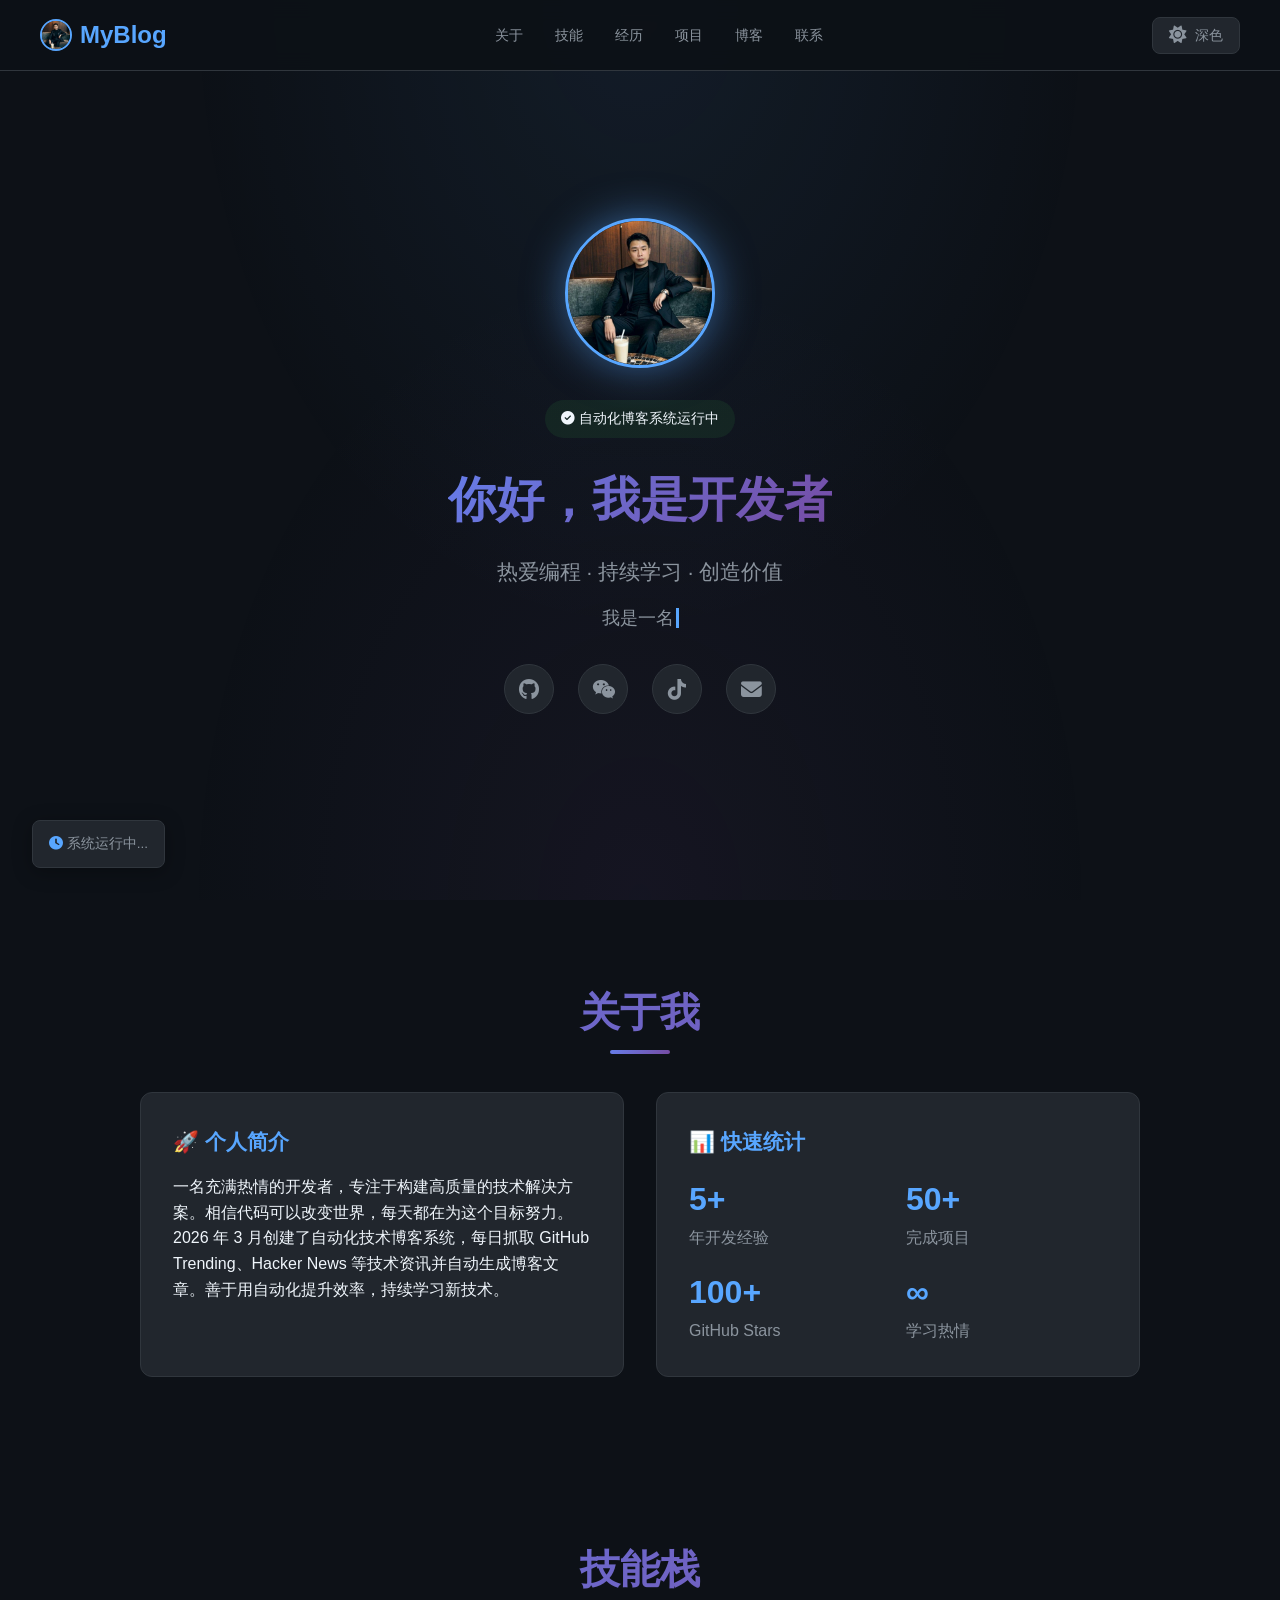
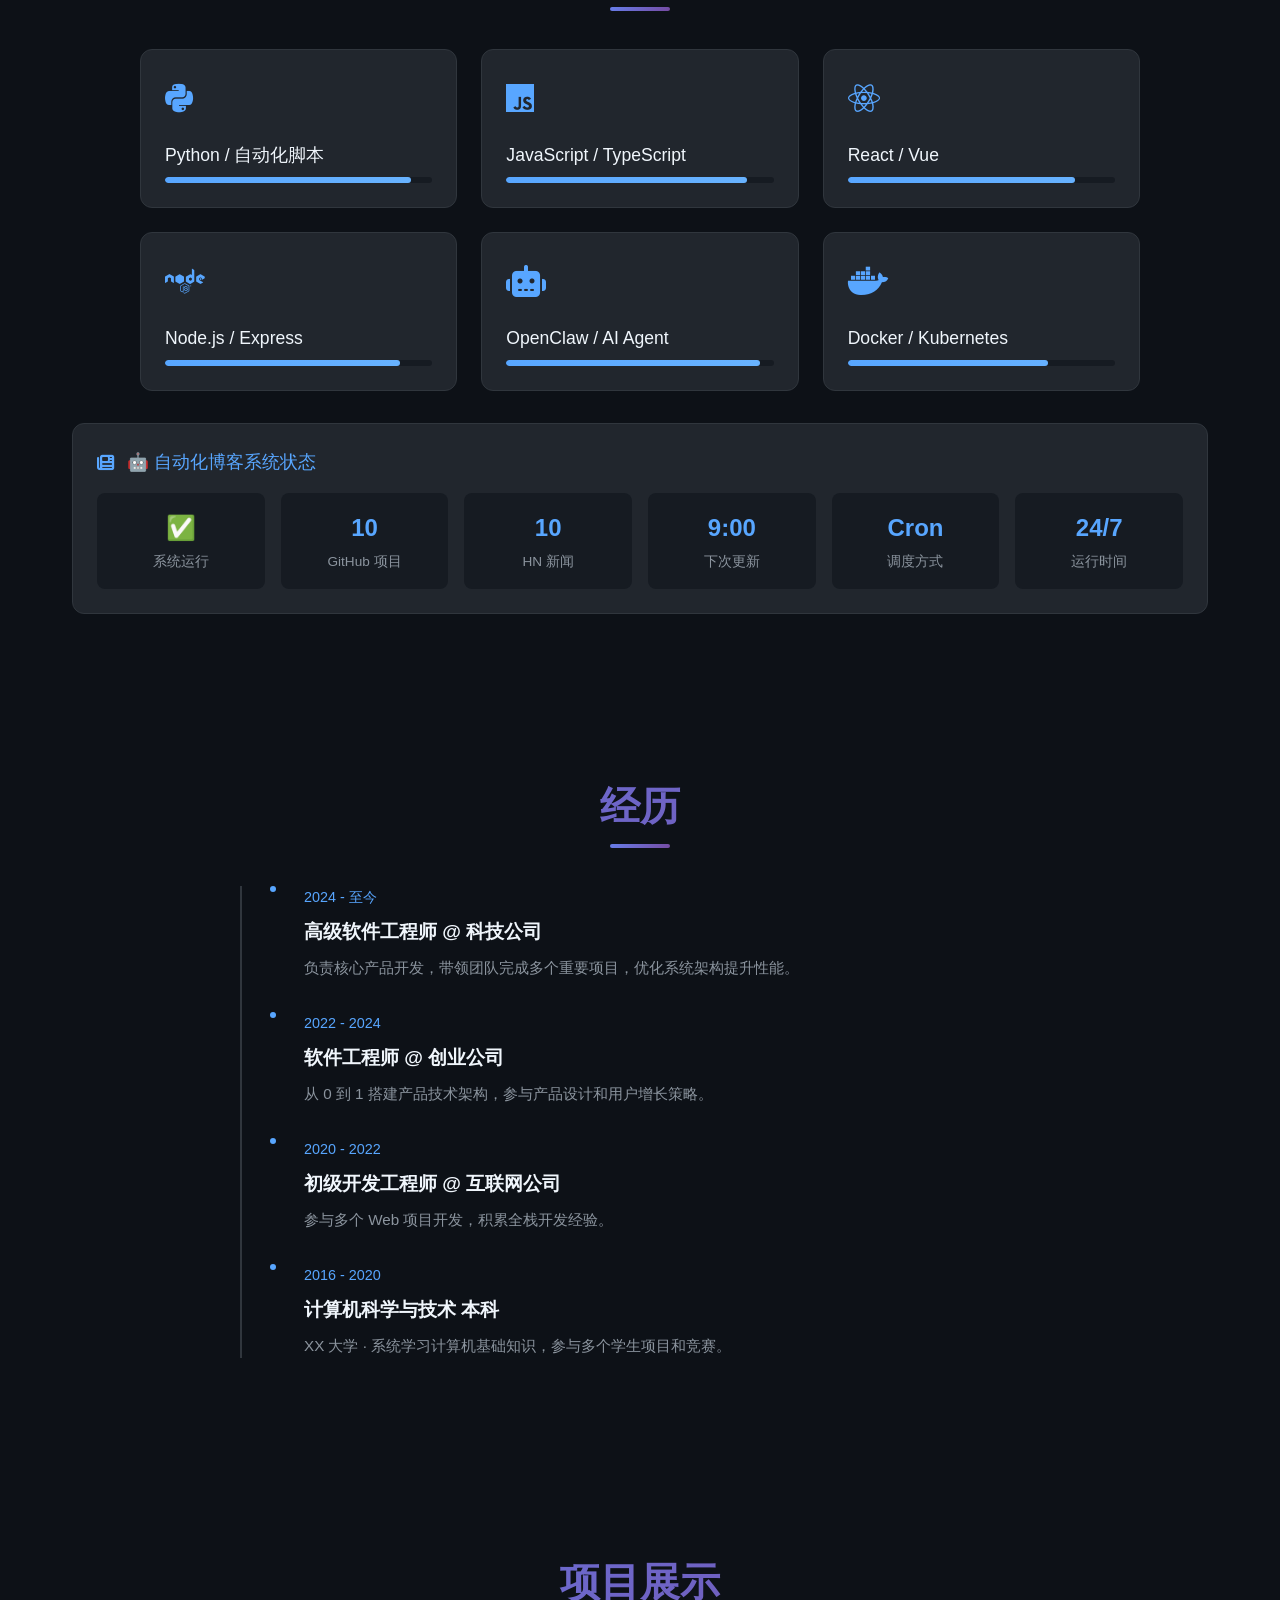
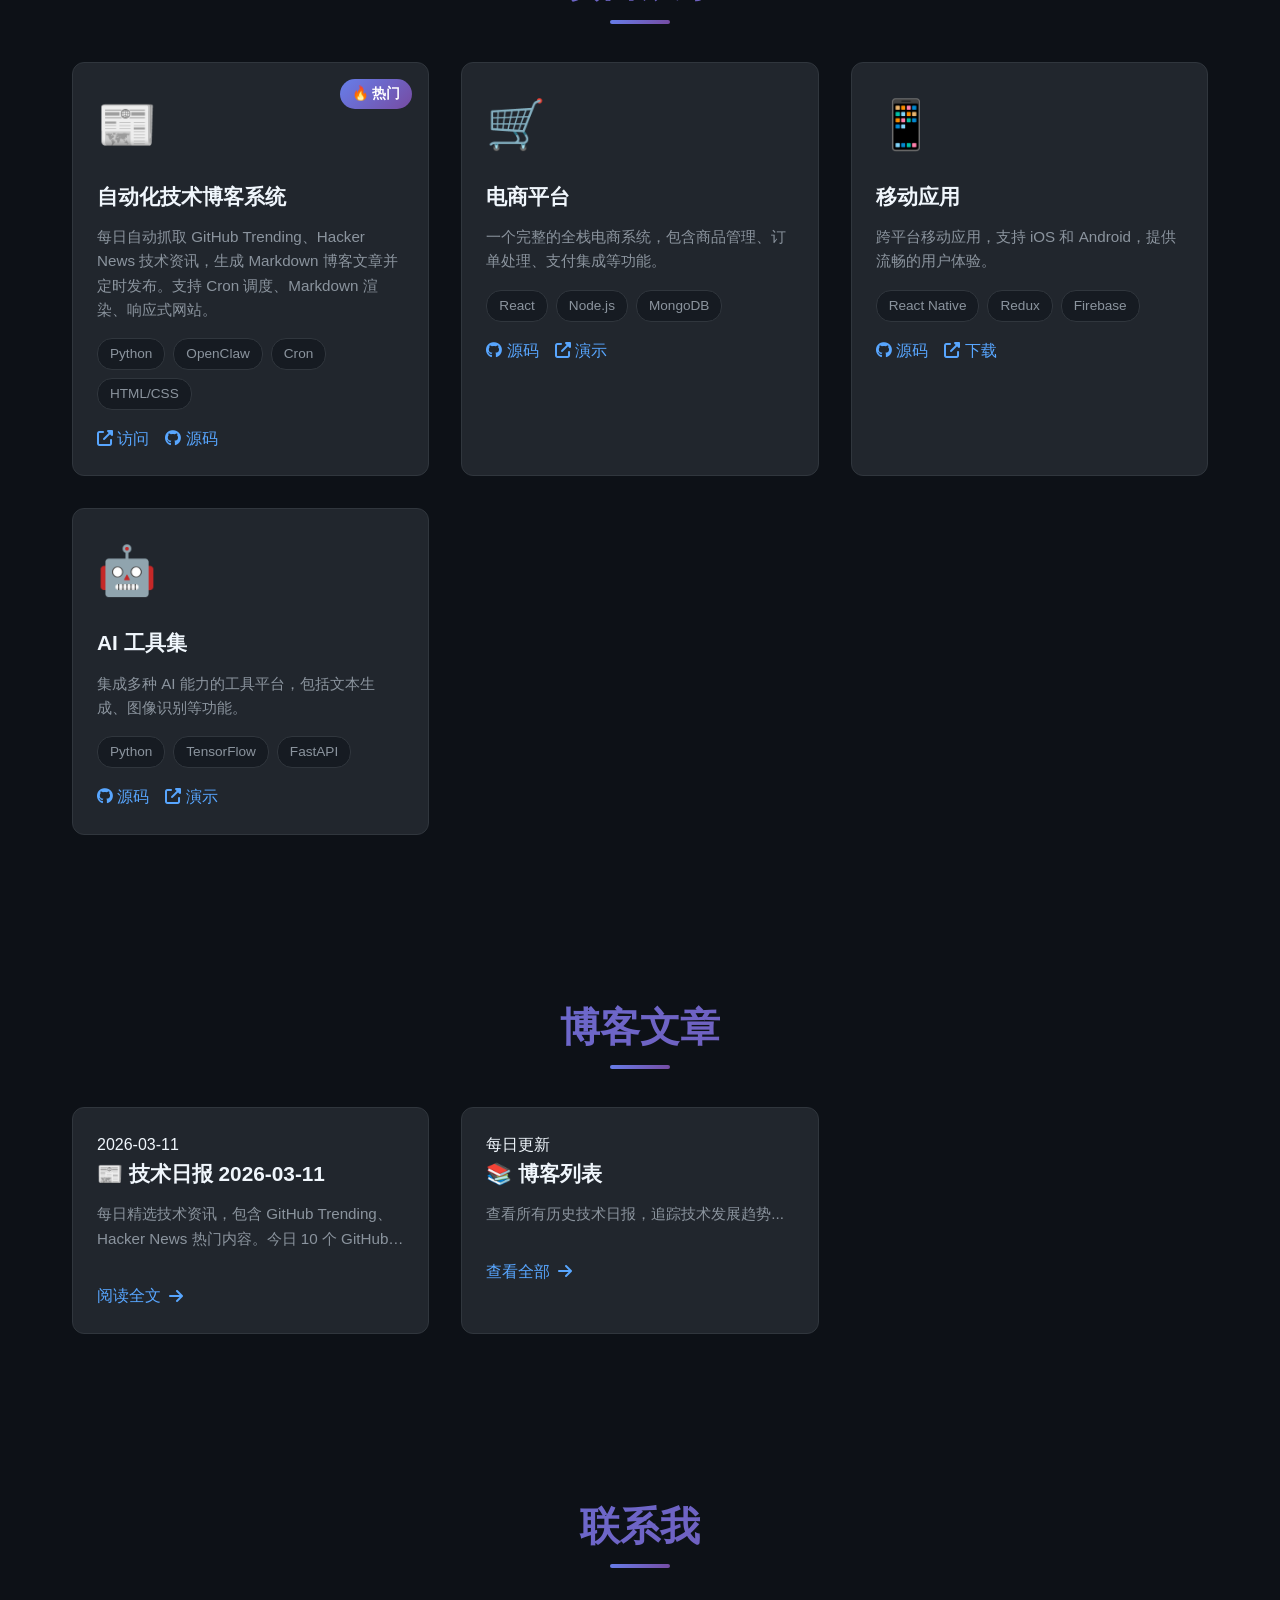
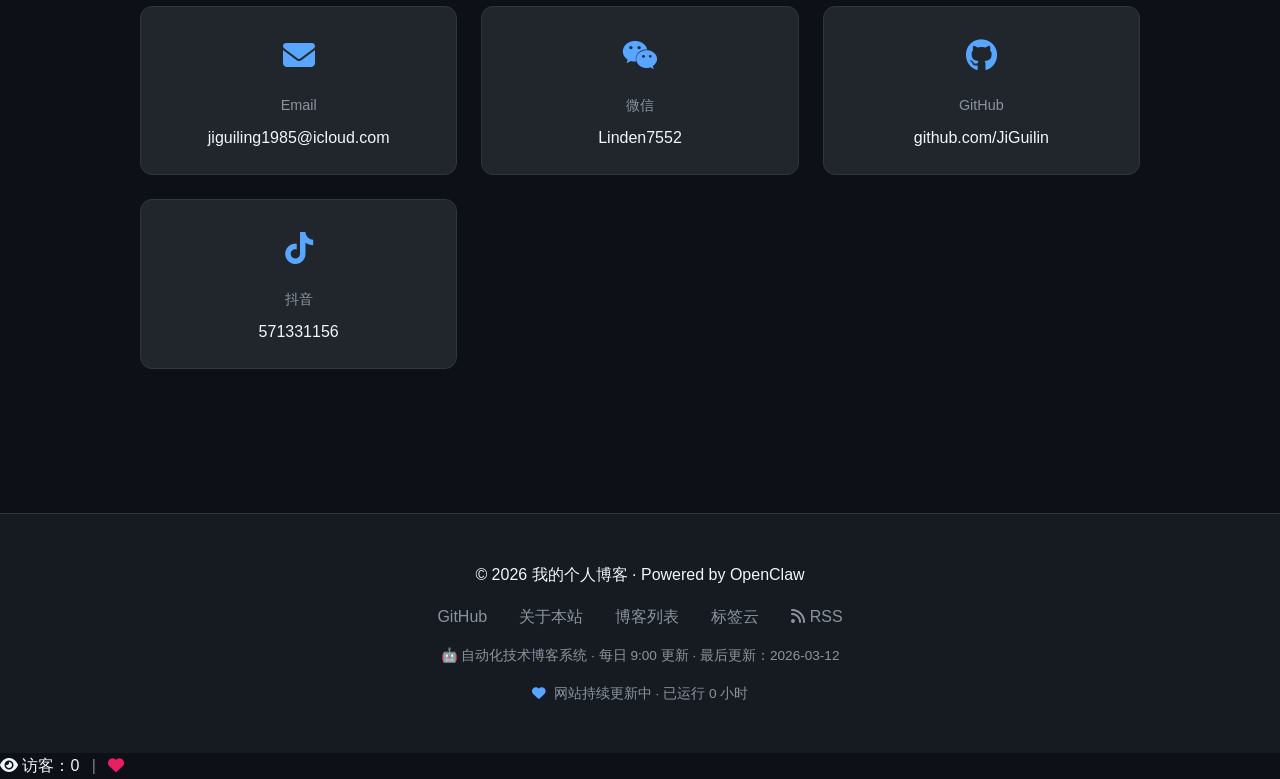
==== commit f9722845: "fix: 修复主题切换功能 - 清理 HTML 中重复的内联 JavaScript - 重写 js/main.js 确保主题切换正常工作 - 移除所有冗余的 script 块 - 统一使用外部 JS " ====
--- a/index.html
+++ b/index.html
@@ -341,16 +341,7 @@
             <span>网站持续更新中 · 已运行 <span id="footer-uptime">0</span> 小时</span>
         </div>
         
-        <script>
-            // 页脚运行时间
-            const siteStartTime = new Date('2026-03-11T16:51:00+08:00');
-            function updateFooterUptime() {
-                const hours = Math.floor((new Date() - siteStartTime) / (1000 * 60 * 60));
-                document.getElementById('footer-uptime').textContent = hours;
-            }
-            setInterval(updateFooterUptime, 60000); // 每分钟更新
-            updateFooterUptime();
-        </script>
+        <!-- JS 功能由 js/main.js 提供 -->
     </footer>
 
     <!-- 回到顶部按钮 -->
@@ -398,50 +389,7 @@
         <span id="uptime">系统运行中...</span>
     </div>
 
-    <script>
-        // 运行时间计数器 - 增强版
-        const startTime = new Date('2026-03-11T16:51:00+08:00');
-        let uptimeFormat = 'detailed'; // detailed | simple
-        
-        function updateUptime() {
-            const now = new Date();
-            const diff = now - startTime;
-            const days = Math.floor(diff / (1000 * 60 * 60 * 24));
-            const hours = Math.floor((diff % (1000 * 60 * 60 * 24)) / (1000 * 60 * 60));
-            const minutes = Math.floor((diff % (1000 * 60 * 60)) / (1000 * 60));
-            const seconds = Math.floor((diff % (1000 * 60)) / 1000);
-            
-            const uptimeEl = document.getElementById('uptime');
-            if (uptimeFormat === 'detailed') {
-                uptimeEl.textContent = `${days}天 ${hours}时 ${minutes}分 ${seconds}秒`;
-            } else {
-                const totalSeconds = Math.floor(diff / 1000);
-                uptimeEl.textContent = `${totalSeconds.toLocaleString()}秒`;
-            }
-        }
-        setInterval(updateUptime, 1000);
-        updateUptime();
-
-        // 运行时间计数器点击切换
-        document.getElementById('uptime-counter').addEventListener('click', function() {
-            uptimeFormat = uptimeFormat === 'detailed' ? 'simple' : 'detailed';
-            // 添加点击反馈
-            this.style.transform = 'scale(0.95)';
-            setTimeout(() => this.style.transform = 'scale(1)', 150);
-        });
-
-        // 双击回到顶部
-        let lastClick = 0;
-        document.addEventListener('click', (e) => {
-            if (e.detail === 2) { // 双击
-                const now = Date.now();
-                if (now - lastClick < 500) {
-                    scrollToTop();
-                }
-                lastClick = now;
-            }
-        });
-    </script>
+    <!-- JS 功能由 js/main.js 提供 -->
 
     <!-- 浮动粒子背景 -->
     <div id="particles"></div>
@@ -457,51 +405,7 @@
         <i class="fas fa-heart" style="color: #e91e63; animation: heartbeat 1s infinite;"></i>
     </div>
 
-    <script>
-        // 真实访客计数器（基于 localStorage）
-        function initVisitorCounter() {
-            const STORAGE_KEY = 'site_visit_count';
-            const VISITOR_KEY = 'site_unique_visitors';
-            
-            // 获取当前会话是否已计数
-            let sessionCounted = sessionStorage.getItem('visit_counted');
-            
-            // 获取总访问次数
-            let totalVisits = parseInt(localStorage.getItem(STORAGE_KEY) || '0');
-            
-            // 获取独立访客数
-            let uniqueVisitors = parseInt(localStorage.getItem(VISITOR_KEY) || '0');
-            
-            // 如果是新会话，增加计数
-            if (!sessionCounted) {
-                totalVisits++;
-                localStorage.setItem(STORAGE_KEY, totalVisits.toString());
-                sessionStorage.setItem('visit_counted', 'true');
-                
-                // 简单判断独立访客（7 天内）
-                const lastVisit = localStorage.getItem('last_visit_date');
-                const today = new Date().toDateString();
-                if (lastVisit !== today) {
-                    uniqueVisitors++;
-                    localStorage.setItem(VISITOR_KEY, uniqueVisitors.toString());
-                    localStorage.setItem('last_visit_date', today);
-                }
-            }
-            
-            // 显示数据
-            const visitorEl = document.getElementById('visitor-count');
-            visitorEl.textContent = totalVisits.toLocaleString();
-            visitorEl.title = `总访问：${totalVisits}\n独立访客：${uniqueVisitors}\n（基于本地存储统计）`;
-            
-            // 点击显示详细信息
-            document.getElementById('visitor-counter').addEventListener('click', function() {
-                alert(`📊 访问统计\n\n总访问次数：${totalVisits}\n独立访客数：${uniqueVisitors}\n\n注：数据存储在本地浏览器`);
-            });
-        }
-        
-        // 页面加载时初始化
-        initVisitorCounter();
-    </script>
+    <!-- JS 功能由 js/main.js 提供 -->
 
     <style>
         @keyframes heartbeat {
@@ -510,373 +414,7 @@
         }
     </style>
 
-    <script>
-        // 创建浮动粒子 - 增强版
-        function createParticles() {
-            const container = document.getElementById('particles');
-            const particleCount = 30; // 增加到 30 个粒子
-            
-            for (let i = 0; i < particleCount; i++) {
-                const particle = document.createElement('div');
-                particle.className = 'particle';
-                particle.style.left = Math.random() * 100 + 'vw';
-                particle.style.animationDelay = Math.random() * 20 + 's';
-                particle.style.animationDuration = (20 + Math.random() * 10) + 's';
-                particle.style.width = (Math.random() * 4 + 2) + 'px';
-                particle.style.height = particle.style.width;
-                container.appendChild(particle);
-            }
-        }
-        createParticles();
-
-        // 鼠标悬停光晕效果
-        const glowEffect = document.createElement('div');
-        glowEffect.className = 'glow-effect';
-        glowEffect.style.display = 'block';
-        document.body.appendChild(glowEffect);
-
-        document.addEventListener('mousemove', (e) => {
-            glowEffect.style.left = e.clientX + 'px';
-            glowEffect.style.top = e.clientY + 'px';
-        });
-
-        // 打字机效果
-        const roles = ['全栈开发者', '技术博主', '开源贡献者', '终身学习者'];
-        let roleIndex = 0;
-        let charIndex = 0;
-        let isDeleting = false;
-        const typingElement = document.getElementById('typing-text');
-
-        function type() {
-            const currentRole = roles[roleIndex];
-            
-            if (isDeleting) {
-                typingElement.textContent = currentRole.substring(0, charIndex - 1);
-                charIndex--;
-            } else {
-                typingElement.textContent = currentRole.substring(0, charIndex + 1);
-                charIndex++;
-            }
-
-            let typeSpeed = isDeleting ? 50 : 100;
-
-            if (!isDeleting && charIndex === currentRole.length) {
-                typeSpeed = 2000;
-                isDeleting = true;
-            } else if (isDeleting && charIndex === 0) {
-                isDeleting = false;
-                roleIndex = (roleIndex + 1) % roles.length;
-                typeSpeed = 500;
-            }
-
-            setTimeout(type, typeSpeed);
-        }
-
-        // 启动打字机效果
-        document.addEventListener('DOMContentLoaded', type);
-
-        // 页面加载进度条
-        function showPageProgress() {
-            const progressBar = document.getElementById('page-progress');
-            if (!progressBar) return;
-            
-            let progress = 0;
-            const interval = setInterval(() => {
-                progress += Math.random() * 20 + 5;
-                if (progress >= 90) {
-                    progress = 90;
-                    clearInterval(interval);
-                }
-                progressBar.style.width = progress + '%';
-            }, 100);
-            
-            // 页面加载完成后完成进度条
-            window.addEventListener('load', () => {
-                setTimeout(() => {
-                    progressBar.style.width = '100%';
-                    progressBar.classList.add('complete');
-                    setTimeout(() => progressBar.remove(), 500);
-                }, 300);
-            });
-        }
-        
-        showPageProgress();
-
-        // 平滑滚动
-        document.querySelectorAll('a[href^="#"]').forEach(anchor => {
-            anchor.addEventListener('click', function (e) {
-                e.preventDefault();
-                const href = this.getAttribute('href');
-                // 跳过无效的锚点链接（单独的 #）
-                if (!href || href === '#' || href.length === 1) {
-                    return;
-                }
-                const target = document.querySelector(href);
-                if (target) {
-                    target.scrollIntoView({ behavior: 'smooth', block: 'start' });
-                }
-            });
-        });
-
-        // 导航栏滚动效果 - 增强版
-        let lastScroll = 0;
-        window.addEventListener('scroll', () => {
-            const nav = document.getElementById('navbar');
-            const currentScroll = window.scrollY;
-            
-            if (currentScroll > 50) {
-                nav.classList.add('scrolled');
-                nav.style.background = 'rgba(13, 17, 23, 0.98)';
-            } else {
-                nav.classList.remove('scrolled');
-                nav.style.background = 'rgba(13, 17, 23, 0.95)';
-            }
-            
-            // 导航栏隐藏/显示（滚动方向检测）
-            if (currentScroll > lastScroll && currentScroll > 100) {
-                nav.style.transform = 'translateY(-100%)';
-            } else {
-                nav.style.transform = 'translateY(0)';
-            }
-            lastScroll = currentScroll;
-            
-            // 回到顶部按钮
-            const backToTop = document.getElementById('back-to-top');
-            if (backToTop) {
-                if (window.scrollY > 500) {
-                    backToTop.style.opacity = '1';
-                    backToTop.style.visibility = 'visible';
-                } else {
-                    backToTop.style.opacity = '0';
-                    backToTop.style.visibility = 'hidden';
-                }
-            }
-        });
-
-        // 回到顶部
-        function scrollToTop() {
-            window.scrollTo({ top: 0, behavior: 'smooth' });
-        }
-
-        // 快捷操作提示
-        function showQuickTips() {
-            const tips = [
-                '💡 点击头像有惊喜特效！',
-                '💡 运行时间计数器可以点击切换格式！',
-                '💡 访客计数器显示真实访问数据（本地存储）',
-                '💡 今天是 11 日，有雪花特效！',
-                '💡 按 Home 键快速回到顶部！',
-                '💡 按 End 键快速滚动到底部！',
-            ];
-            const tip = tips[Math.floor(Math.random() * tips.length)];
-            console.log('%c' + tip, 'font-size: 12px; color: #58a6ff;');
-        }
-        
-        // 每 30 秒显示一次提示
-        setInterval(showQuickTips, 30000);
-        showQuickTips();
-
-        // 键盘快捷键
-        document.addEventListener('keydown', (e) => {
-            // Home 键 - 回到顶部
-            if (e.key === 'Home') {
-                e.preventDefault();
-                scrollToTop();
-            }
-            // End 键 - 滚动到底部
-            if (e.key === 'End') {
-                e.preventDefault();
-                window.scrollTo({ top: document.body.scrollHeight, behavior: 'smooth' });
-            }
-            // T 键 - 切换主题
-            if (e.key === 't' || e.key === 'T') {
-                e.preventDefault();
-                toggleTheme();
-                // 显示提示
-                const currentTheme = document.documentElement.getAttribute('data-theme');
-                const themeName = currentTheme === 'light' ? '浅色' : '深色';
-                console.log(`🎨 已切换到${themeName}主题`);
-            }
-            // ? 键 - 显示快捷键帮助
-            if (e.key === '?' || (e.shiftKey && e.key === '/')) {
-                e.preventDefault();
-                showShortcutsHelp();
-            }
-        });
-
-        // 快捷键帮助
-        function showShortcutsHelp() {
-            const help = `
-⌨️  快捷键帮助
-
-Home  - 回到顶部
-End   - 滚动到底部
-T     - 切换明暗主题
-?     - 显示此帮助
-
-💡 更多功能开发中...
-            `.trim();
-            console.log(help);
-            alert(help);
-        }
-
-        // ========== 主题切换功能 ==========
-        
-        // 初始化主题
-        function initTheme() {
-            const savedTheme = localStorage.getItem('theme');
-            const hour = new Date().getHours();
-            
-            // 默认根据时间自动切换（6:00-18:00 亮色，其他时间暗色）
-            let defaultTheme = (hour >= 6 && hour < 18) ? 'light' : 'dark';
-            
-            // 如果用户有保存的偏好，使用保存的
-            if (savedTheme) {
-                setTheme(savedTheme, false);
-            } else {
-                setTheme(defaultTheme, false);
-            }
-            
-            updateThemeText();
-        }
-        
-        // 设置主题
-        function setTheme(theme, save = true) {
-            if (theme === 'light') {
-                document.documentElement.setAttribute('data-theme', 'light');
-            } else {
-                document.documentElement.removeAttribute('data-theme');
-            }
-            
-            if (save) {
-                localStorage.setItem('theme', theme);
-                updateThemeText();
-            }
-        }
-        
-        // 切换主题
-        function toggleTheme() {
-            const currentTheme = document.documentElement.getAttribute('data-theme');
-            const newTheme = currentTheme === 'light' ? 'dark' : 'light';
-            setTheme(newTheme);
-        }
-        
-        // 更新主题按钮文字
-        function updateThemeText() {
-            const themeText = document.getElementById('theme-text');
-            const currentTheme = document.documentElement.getAttribute('data-theme');
-            if (themeText) {
-                themeText.textContent = currentTheme === 'light' ? '浅色' : '深色';
-            }
-        }
-        
-        // 主题切换按钮事件
-        const themeToggle = document.getElementById('theme-toggle');
-        if (themeToggle) {
-            themeToggle.addEventListener('click', toggleTheme);
-        }
-        
-        // 初始化主题
-        initTheme();
-
-        // 平滑滚动到锚点 - 增强版
-        document.querySelectorAll('a[href^="#"]').forEach(anchor => {
-            anchor.addEventListener('click', function (e) {
-                const href = this.getAttribute('href');
-                if (href !== '#' && href.length > 1) {
-                    e.preventDefault();
-                    const target = document.querySelector(href);
-                    if (target) {
-                        target.scrollIntoView({ behavior: 'smooth', block: 'start' });
-                        // 更新 URL 而不跳转
-                        history.pushState(null, null, href);
-                    }
-                }
-            });
-        });
-
-        // 页面加载完成后的淡入效果
-        window.addEventListener('load', () => {
-            document.body.style.opacity = '0';
-            document.body.style.transition = 'opacity 0.5s ease';
-            setTimeout(() => {
-                document.body.style.opacity = '1';
-            }, 100);
-        });
-
-        // 添加页面可见性检测（节省资源）
-        document.addEventListener('visibilitychange', () => {
-            if (document.hidden) {
-                // 页面隐藏时降低动画帧率
-                document.documentElement.style.setProperty('--animation-speed', '0.5');
-                document.title = '💤 休息一下...';
-            } else {
-                // 页面可见时恢复正常
-                document.documentElement.style.setProperty('--animation-speed', '1');
-                document.title = '我的个人博客 | Tech Blog';
-            }
-        });
-
-        // 页面标题滚动效果（Tab 标题）
-        let titleScroll = true;
-        const titleText = '我的个人博客 | Tech Blog';
-        const titleBlink = '✨ 欢迎访问 | ';
-        
-        function titleAnimate() {
-            if (titleScroll && !document.hidden) {
-                document.title = titleBlink + titleText;
-                setTimeout(() => {
-                    if (titleScroll) document.title = titleText;
-                }, 2000);
-            }
-        }
-        
-        // 每 10 秒闪动一次标题
-        setInterval(titleAnimate, 10000);
-
-        // 控制台彩蛋
-        console.log('%c👋 欢迎来到我的个人博客！', 'font-size: 20px; font-weight: bold; color: #58a6ff;');
-        console.log('%c🤖 自动化技术博客系统运行中', 'font-size: 14px; color: #3fb950;');
-        console.log('%c💼 项目展示：https://imply-carotidal-velda.ngrok-free.dev', 'font-size: 12px; color: #8b949e;');
-        console.log('%c💡 提示：点击头像有惊喜哦！', 'font-size: 12px; color: #d29922;');
-
-        // 随机雪花特效（仅冬季月份或特殊日期）
-        const now = new Date();
-        const month = now.getMonth() + 1; // 1-12
-        const day = now.getDate();
-        // 12 月、1 月、2 月或 11 日显示雪花
-        if (month === 12 || month === 1 || month === 2 || day === 11) {
-            function createSnowflake() {
-                const snowflake = document.createElement('div');
-                snowflake.innerHTML = '❄️';
-                snowflake.style.position = 'fixed';
-                snowflake.style.left = Math.random() * 100 + 'vw';
-                snowflake.style.top = '-20px';
-                snowflake.style.fontSize = (Math.random() * 10 + 10) + 'px';
-                snowflake.style.pointerEvents = 'none';
-                snowflake.style.zIndex = '9998';
-                snowflake.style.opacity = Math.random() * 0.5 + 0.3;
-                document.body.appendChild(snowflake);
-                
-                const duration = Math.random() * 3000 + 3000;
-                snowflake.animate([
-                    { transform: 'translateY(0) rotate(0deg)', opacity: 0.8 },
-                    { transform: `translateY(${window.innerHeight + 20}px) rotate(${Math.random() * 720}deg)`, opacity: 0 }
-                ], {
-                    duration: duration,
-                    easing: 'linear'
-                }).onfinish = () => snowflake.remove();
-            }
-
-            // 每 2 秒创建一个雪花
-            setInterval(createSnowflake, 2000);
-
-            // 创建 10 个初始雪花
-            for (let i = 0; i < 10; i++) {
-                setTimeout(createSnowflake, i * 300);
-            }
-        }
-    </script>
+    <!-- JS 功能由 js/main.js 提供 -->
     <script src="js/main.js"></script>
 </body>
 </html>
--- a/css/main.css
+++ b/css/main.css
@@ -503,3 +503,595 @@
     from { opacity: 1; transform: translateX(-50%) translateY(0); }
     to { opacity: 0; transform: translateX(-50%) translateY(20px); }
 }
+
+/* ========== 粒子背景 ========== */
+#particles {
+    position: fixed;
+    top: 0;
+    left: 0;
+    width: 100%;
+    height: 100%;
+    pointer-events: none;
+    z-index: -1;
+}
+
+.particle {
+    position: absolute;
+    background: rgba(88, 166, 255, 0.3);
+    border-radius: 50%;
+    animation: float 20s infinite;
+}
+
+@keyframes float {
+    0%, 100% { transform: translateY(0) translateX(0); opacity: 0; }
+    10% { opacity: 1; }
+    90% { opacity: 1; }
+    100% { transform: translateY(-100vh) translateX(50px); opacity: 0; }
+}
+
+/* ========== 关于网格 ========== */
+.about-grid {
+    display: grid;
+    grid-template-columns: repeat(auto-fit, minmax(300px, 1fr));
+    gap: 2rem;
+    max-width: 1000px;
+    margin: 0 auto;
+}
+
+.about-card {
+    background: var(--bg-card);
+    padding: 2rem;
+    border-radius: 12px;
+    border: 1px solid var(--border);
+    transition: all 0.3s;
+}
+
+.about-card:hover {
+    transform: translateY(-5px);
+    box-shadow: 0 10px 30px rgba(0, 0, 0, 0.3);
+    border-color: var(--accent);
+}
+
+.about-card h3 {
+    font-size: 1.3rem;
+    margin-bottom: 1rem;
+    color: var(--accent);
+}
+
+/* ========== 项目卡片 ========== */
+.projects-grid {
+    display: grid;
+    grid-template-columns: repeat(auto-fill, minmax(350px, 1fr));
+    gap: 2rem;
+    max-width: 1200px;
+    margin: 0 auto;
+}
+
+.project-card {
+    background: var(--bg-card);
+    border: 1px solid var(--border);
+    border-radius: 12px;
+    padding: 1.5rem;
+    transition: all 0.3s;
+    position: relative;
+    overflow: hidden;
+}
+
+.project-card:hover {
+    transform: translateY(-5px);
+    box-shadow: 0 10px 30px rgba(0, 0, 0, 0.3);
+    border-color: var(--accent);
+}
+
+.project-count {
+    position: absolute;
+    top: 1rem;
+    right: 1rem;
+    background: var(--gradient);
+    color: white;
+    padding: 0.25rem 0.75rem;
+    border-radius: 20px;
+    font-size: 0.85rem;
+    font-weight: 600;
+}
+
+.project-image {
+    font-size: 3rem;
+    margin-bottom: 1rem;
+}
+
+.project-title {
+    font-size: 1.3rem;
+    margin-bottom: 0.75rem;
+    color: var(--text-primary);
+}
+
+.project-desc {
+    color: var(--text-secondary);
+    margin-bottom: 1rem;
+    font-size: 0.95rem;
+}
+
+.project-tags {
+    display: flex;
+    flex-wrap: wrap;
+    gap: 0.5rem;
+    margin-bottom: 1rem;
+}
+
+.tag {
+    background: var(--bg-secondary);
+    color: var(--text-secondary);
+    padding: 0.25rem 0.75rem;
+    border-radius: 15px;
+    font-size: 0.85rem;
+    border: 1px solid var(--border);
+}
+
+.project-links {
+    display: flex;
+    gap: 1rem;
+}
+
+.project-links a {
+    color: var(--accent);
+    text-decoration: none;
+    transition: color 0.3s;
+}
+
+.project-links a:hover {
+    color: var(--accent-hover);
+}
+
+/* ========== 联系方式 ========== */
+.contact-grid {
+    display: grid;
+    grid-template-columns: repeat(auto-fit, minmax(250px, 1fr));
+    gap: 1.5rem;
+    max-width: 1000px;
+    margin: 0 auto;
+}
+
+.contact-card {
+    background: var(--bg-card);
+    padding: 1.5rem;
+    border-radius: 12px;
+    border: 1px solid var(--border);
+    text-align: center;
+    transition: all 0.3s;
+    text-decoration: none;
+    color: inherit;
+}
+
+.contact-card:hover {
+    transform: translateY(-5px);
+    box-shadow: 0 10px 30px rgba(0, 0, 0, 0.3);
+    border-color: var(--accent);
+}
+
+.contact-icon {
+    font-size: 2rem;
+    color: var(--accent);
+    margin-bottom: 0.75rem;
+}
+
+.contact-label {
+    color: var(--text-secondary);
+    font-size: 0.9rem;
+    margin-bottom: 0.5rem;
+}
+
+.contact-value {
+    color: var(--text-primary);
+    font-size: 1rem;
+    font-weight: 500;
+}
+
+/* ========== 博客状态卡片 ========== */
+.blog-status-card {
+    background: var(--bg-card);
+    border: 1px solid var(--border);
+    border-radius: 12px;
+    padding: 1.5rem;
+    margin-top: 2rem;
+}
+
+.blog-status-header {
+    display: flex;
+    align-items: center;
+    gap: 0.75rem;
+    margin-bottom: 1rem;
+    font-size: 1.1rem;
+    color: var(--accent);
+}
+
+.blog-status-grid {
+    display: grid;
+    grid-template-columns: repeat(auto-fit, minmax(120px, 1fr));
+    gap: 1rem;
+}
+
+.blog-status-item {
+    text-align: center;
+    padding: 1rem;
+    background: var(--bg-secondary);
+    border-radius: 8px;
+}
+
+.blog-status-value {
+    font-size: 1.5rem;
+    font-weight: bold;
+    color: var(--accent);
+    margin-bottom: 0.25rem;
+}
+
+.blog-status-label {
+    font-size: 0.85rem;
+    color: var(--text-secondary);
+}
+
+/* ========== 时间线 ========== */
+.timeline {
+    position: relative;
+    padding-left: 2rem;
+    max-width: 800px;
+    margin: 0 auto;
+}
+
+.timeline::before {
+    content: '';
+    position: absolute;
+    left: 0;
+    top: 0;
+    bottom: 0;
+    width: 2px;
+    background: var(--border);
+}
+
+.timeline-item {
+    position: relative;
+    margin-bottom: 2rem;
+    padding-left: 2rem;
+}
+
+.timeline-item::before {
+    content: '';
+    position: absolute;
+    left: -2px;
+    top: 0;
+    width: 6px;
+    height: 6px;
+    border-radius: 50%;
+    background: var(--accent);
+}
+
+.timeline-date {
+    color: var(--accent);
+    font-size: 0.9rem;
+    margin-bottom: 0.5rem;
+}
+
+.timeline-title {
+    font-size: 1.2rem;
+    color: var(--text-primary);
+    margin-bottom: 0.5rem;
+}
+
+.timeline-desc {
+    color: var(--text-secondary);
+    font-size: 0.95rem;
+}
+
+/* ========== 访客计数器 ========== */
+#visitor-counter, #uptime-counter {
+    cursor: pointer;
+    transition: all 0.3s;
+}
+
+#visitor-counter:hover, #uptime-counter:hover {
+    transform: scale(1.05);
+}
+
+/* ========== 回到顶部 ========== */
+#back-to-top {
+    cursor: pointer;
+}
+
+#back-to-top:hover {
+    transform: scale(1.1);
+}
+
+/* ========== 博客卡片 ========== */
+.blog-grid {
+    display: grid;
+    grid-template-columns: repeat(auto-fill, minmax(350px, 1fr));
+    gap: 2rem;
+    max-width: 1200px;
+    margin: 0 auto;
+}
+
+.blog-card {
+    background: var(--bg-card);
+    border: 1px solid var(--border);
+    border-radius: 12px;
+    padding: 1.5rem;
+    transition: all 0.3s;
+    text-decoration: none;
+    color: inherit;
+    display: block;
+}
+
+.blog-card:hover {
+    transform: translateY(-5px);
+    box-shadow: 0 10px 30px rgba(0, 0, 0, 0.3);
+    border-color: var(--accent);
+}
+
+.blog-title {
+    font-size: 1.3rem;
+    margin-bottom: 0.75rem;
+    color: var(--text-primary);
+    transition: color 0.3s;
+}
+
+.blog-card:hover .blog-title {
+    color: var(--accent);
+}
+
+.blog-excerpt {
+    color: var(--text-secondary);
+    margin-bottom: 1rem;
+    font-size: 0.95rem;
+    display: -webkit-box;
+    -webkit-line-clamp: 2;
+    -webkit-box-orient: vertical;
+    overflow: hidden;
+}
+
+.blog-meta {
+    display: flex;
+    gap: 1rem;
+    font-size: 0.85rem;
+    color: var(--text-secondary);
+}
+
+.blog-date {
+    display: flex;
+    align-items: center;
+    gap: 0.3rem;
+}
+
+.blog-date i {
+    color: var(--accent);
+}
+
+.blog-word-count {
+    display: flex;
+    align-items: center;
+    gap: 0.3rem;
+}
+
+.blog-word-count i {
+    color: var(--accent);
+}
+
+.read-more {
+    display: inline-flex;
+    align-items: center;
+    gap: 0.5rem;
+    color: var(--accent);
+    text-decoration: none;
+    font-weight: 500;
+    margin-top: 1rem;
+    transition: all 0.3s;
+}
+
+.read-more:hover {
+    gap: 1rem;
+    color: var(--accent-hover);
+}
+
+/* ========== 页脚更新 ========== */
+.footer-update {
+    display: flex;
+    align-items: center;
+    justify-content: center;
+    gap: 0.5rem;
+    margin-top: 1rem;
+    color: var(--text-secondary);
+    font-size: 0.85rem;
+}
+
+.footer-update i {
+    color: var(--accent);
+    animation: heartbeat 1s infinite;
+}
+
+@keyframes heartbeat {
+    0%, 100% { transform: scale(1); }
+    50% { transform: scale(1.2); }
+}
+
+/* ========== 打字机效果 ========== */
+.typing {
+    border-right: 3px solid var(--accent);
+    animation: blink 0.7s infinite;
+    padding-right: 2px;
+}
+
+@keyframes blink {
+    50% { border-color: transparent; }
+}
+
+/* ========== 技能条闪烁 ========== */
+@keyframes shimmer {
+    0% { background-position: -1000px 0; }
+    100% { background-position: 1000px 0; }
+}
+
+.skill-progress {
+    animation: shimmer 2s infinite;
+    background: linear-gradient(to right, var(--accent) 0%, var(--accent-hover) 50%, var(--accent) 100%);
+    background-size: 1000px 100%;
+}
+
+/* ========== 卡片悬停光泽 ========== */
+.about-card::after,
+.project-card::after,
+.blog-card::after {
+    content: '';
+    position: absolute;
+    top: 0;
+    left: -100%;
+    width: 100%;
+    height: 100%;
+    background: linear-gradient(90deg, transparent, rgba(255, 255, 255, 0.05), transparent);
+    transition: left 0.5s;
+}
+
+.about-card:hover::after,
+.project-card:hover::after,
+.blog-card:hover::after {
+    left: 100%;
+}
+
+/* ========== 标签悬停波纹 ========== */
+.tag {
+    position: relative;
+    overflow: hidden;
+}
+
+.tag::before {
+    content: '';
+    position: absolute;
+    top: 50%;
+    left: 50%;
+    width: 0;
+    height: 0;
+    background: rgba(88, 166, 255, 0.2);
+    border-radius: 50%;
+    transform: translate(-50%, -50%);
+    transition: width 0.4s, height 0.4s;
+}
+
+.tag:hover::before {
+    width: 200px;
+    height: 200px;
+}
+
+/* ========== 章节标题高亮 ========== */
+.section-highlight {
+    position: absolute;
+    bottom: -10px;
+    left: 50%;
+    transform: translateX(-50%);
+    width: 60px;
+    height: 4px;
+    background: var(--gradient);
+    border-radius: 2px;
+}
+
+/* ========== 博客列表页面 ========== */
+.blog-header {
+    text-align: center;
+    margin-bottom: 3rem;
+}
+
+.blog-header h1 {
+    font-size: 2.5rem;
+    background: var(--gradient);
+    -webkit-background-clip: text;
+    -webkit-text-fill-color: transparent;
+    background-clip: text;
+    margin-bottom: 1rem;
+}
+
+.blog-header p {
+    color: var(--text-secondary);
+    font-size: 1.1rem;
+}
+
+.search-box {
+    max-width: 600px;
+    margin: 2rem auto;
+    position: relative;
+}
+
+.search-box input {
+    width: 100%;
+    padding: 1rem 1.5rem;
+    padding-left: 3rem;
+    background: var(--bg-card);
+    border: 1px solid var(--border);
+    border-radius: 25px;
+    color: var(--text-primary);
+    font-size: 1rem;
+    transition: all 0.3s;
+}
+
+.search-box input:focus {
+    outline: none;
+    border-color: var(--accent);
+    box-shadow: 0 0 0 3px rgba(88, 166, 255, 0.1);
+}
+
+.search-box i {
+    position: absolute;
+    left: 1.25rem;
+    top: 50%;
+    transform: translateY(-50%);
+    color: var(--text-secondary);
+}
+
+.stats-bar {
+    display: flex;
+    justify-content: center;
+    gap: 3rem;
+    margin-bottom: 2rem;
+    padding: 1.5rem;
+    background: var(--bg-card);
+    border-radius: 12px;
+    border: 1px solid var(--border);
+}
+
+.stat-item {
+    text-align: center;
+}
+
+.stat-value {
+    font-size: 2rem;
+    font-weight: bold;
+    color: var(--accent);
+}
+
+.stat-label {
+    color: var(--text-secondary);
+    font-size: 0.9rem;
+    margin-top: 0.25rem;
+}
+
+.empty-state {
+    text-align: center;
+    padding: 4rem 2rem;
+    color: var(--text-secondary);
+}
+
+.empty-state i {
+    font-size: 4rem;
+    margin-bottom: 1rem;
+    opacity: 0.5;
+}
+
+.empty-state h3 {
+    color: var(--text-primary);
+    margin-bottom: 0.5rem;
+}
+
+/* ========== 响应式增强 ========== */
+@media (max-width: 768px) {
+    .blog-grid { grid-template-columns: 1fr; }
+    .projects-grid { grid-template-columns: 1fr; }
+    .contact-grid { grid-template-columns: 1fr; }
+    .stats-bar { flex-direction: column; gap: 1.5rem; }
+    .search-box { margin: 1rem; }
+}
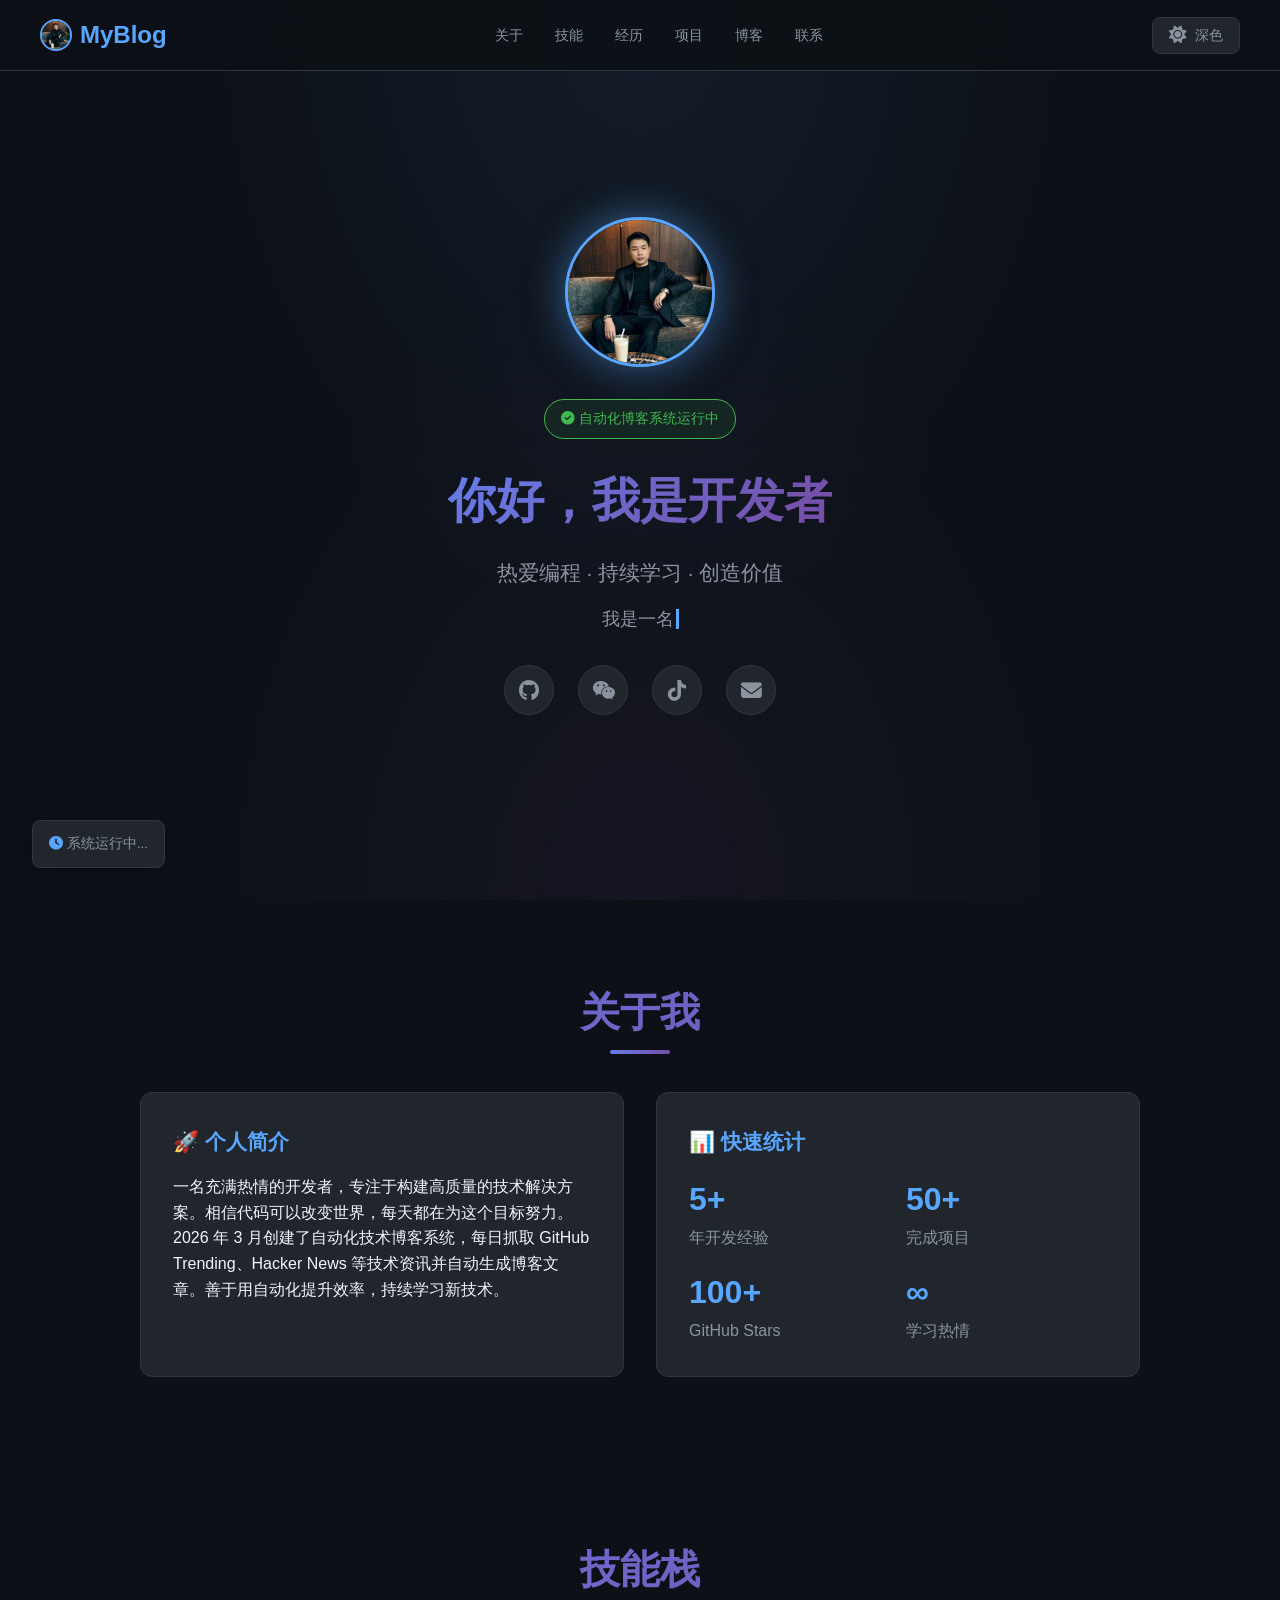
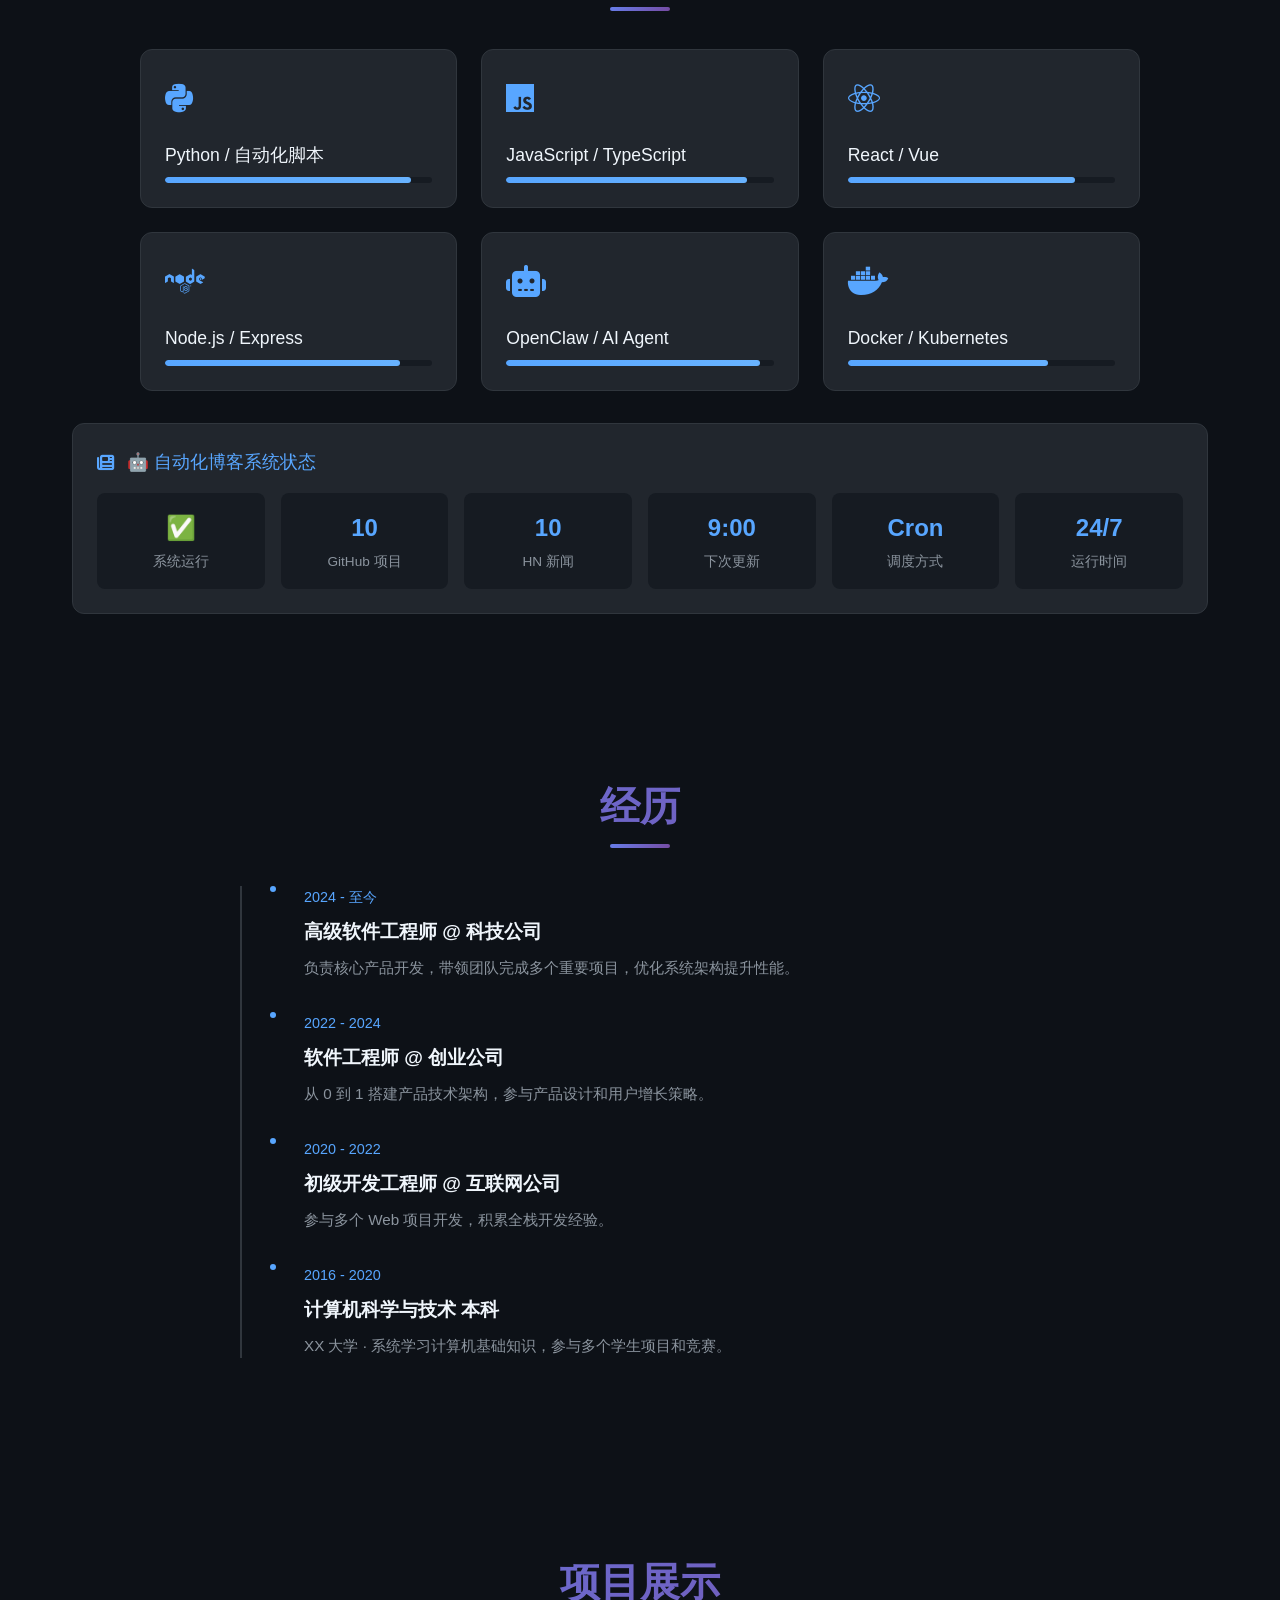
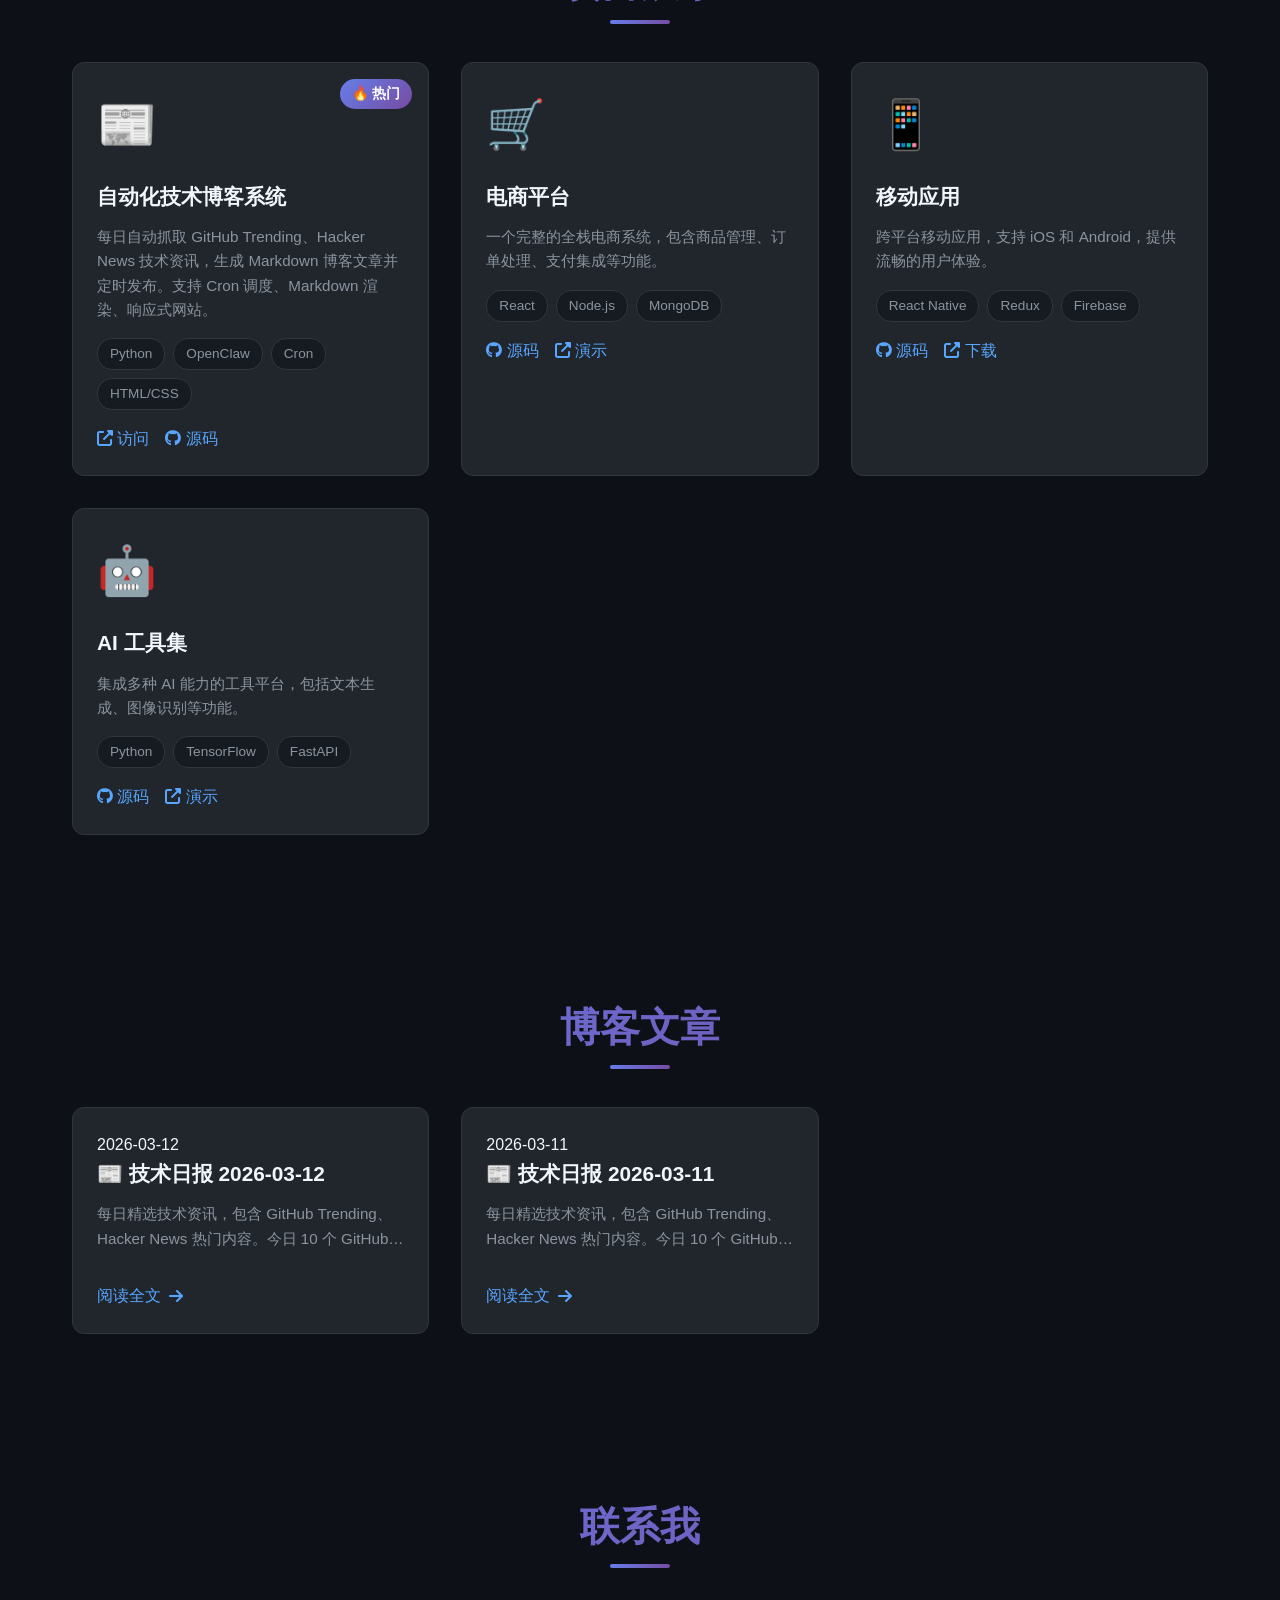
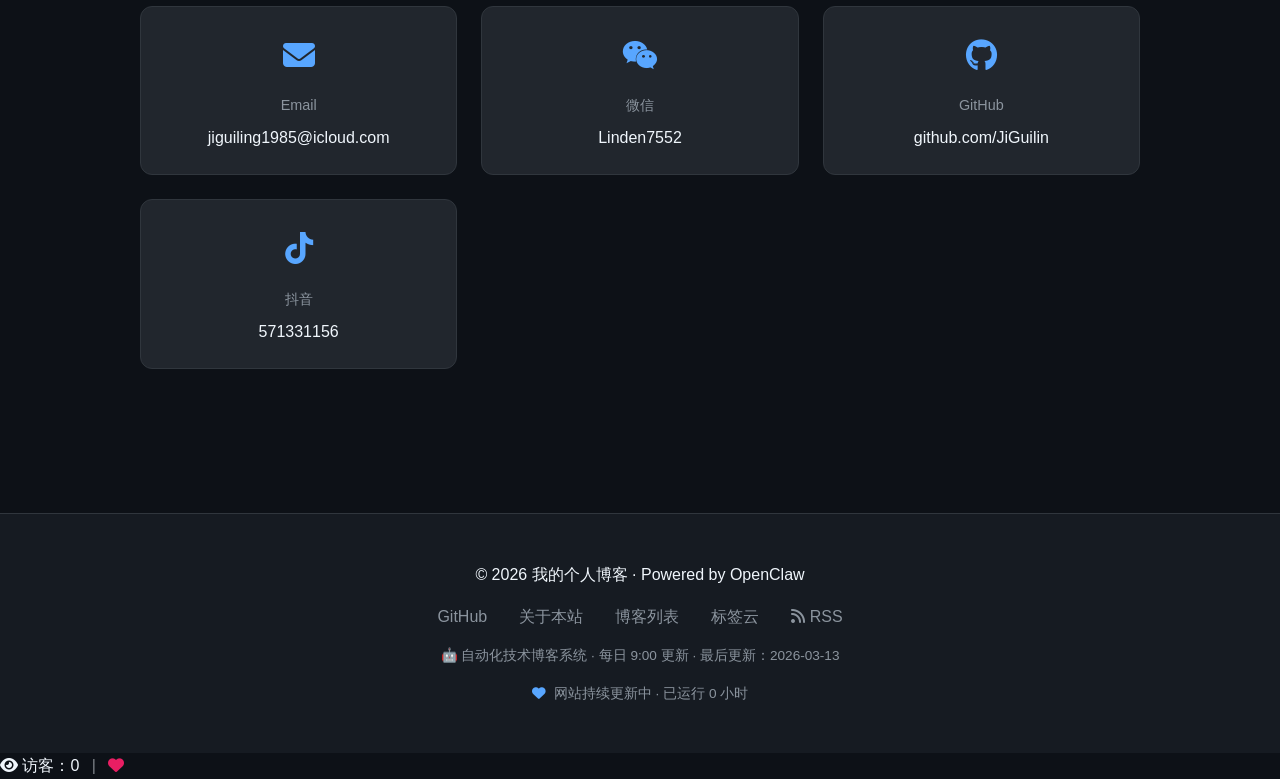
==== commit 6ad1db9b: "feat: 博客更新 + 代码优化 - 新增技术文章：Boost+Tauri 跨平台开发实战 - 优化博客列表和文章页面 - 清理冗余文件 - 代码重构和优化" ====
--- a/index.html
+++ b/index.html
@@ -282,16 +282,16 @@
         <h2 class="section-title"><span>博客文章</span><div class="section-highlight"></div></h2>
         <div class="blog-grid">
             <div class="blog-card">
+                <div class="blog-date">2026-03-12</div>
+                <h3 class="blog-title">📰 技术日报 2026-03-12</h3>
+                <p class="blog-excerpt">每日精选技术资讯，包含 GitHub Trending、Hacker News 热门内容。今日 10 个 GitHub 热门项目 + 10 条 HN 新闻...</p>
+                <a href="blog/view.html?file=2026-03-12.md" class="read-more">阅读全文 <i class="fas fa-arrow-right"></i></a>
+            </div>
+            <div class="blog-card">
                 <div class="blog-date">2026-03-11</div>
                 <h3 class="blog-title">📰 技术日报 2026-03-11</h3>
                 <p class="blog-excerpt">每日精选技术资讯，包含 GitHub Trending、Hacker News 热门内容。今日 10 个 GitHub 热门项目 + 10 条 HN 新闻...</p>
                 <a href="blog/view.html?file=2026-03-11.md" class="read-more">阅读全文 <i class="fas fa-arrow-right"></i></a>
-            </div>
-            <div class="blog-card">
-                <div class="blog-date">每日更新</div>
-                <h3 class="blog-title">📚 博客列表</h3>
-                <p class="blog-excerpt">查看所有历史技术日报，追踪技术发展趋势...</p>
-                <a href="blog/index.html" class="read-more">查看全部 <i class="fas fa-arrow-right"></i></a>
             </div>
         </div>
     </section>
@@ -334,7 +334,7 @@
             <a href="rss.xml" target="_blank" title="RSS 订阅"><i class="fas fa-rss"></i> RSS</a>
         </div>
         <p style="margin-top: 1rem; color: var(--text-secondary); font-size: 0.85rem;">
-            🤖 自动化技术博客系统 · 每日 9:00 更新 · 最后更新：2026-03-12
+            🤖 自动化技术博客系统 · 每日 9:00 更新 · 最后更新：2026-03-13
         </p>
         <div class="footer-update">
             <i class="fas fa-heart"></i>
--- a/css/main.css
+++ b/css/main.css
@@ -19,6 +19,7 @@
     --code-bg: #1f2428;
     --gradient: linear-gradient(135deg, #667eea 0%, #764ba2 100%);
     --shadow: rgba(0, 0, 0, 0.3);
+    --success: #3fb850;
 }
 
 /* 亮色主题 */
@@ -1095,3 +1096,168 @@
     .stats-bar { flex-direction: column; gap: 1.5rem; }
     .search-box { margin: 1rem; }
 }
+
+/* ========== 博客列表页样式 ========== */
+
+/* 页面头部 */
+.page-header {
+    text-align: center;
+    margin-bottom: 4rem;
+    padding: 3rem 2rem;
+    background: var(--bg-card);
+    border: 1px solid var(--border);
+    border-radius: 16px;
+    position: relative;
+    overflow: hidden;
+}
+
+.page-header::before {
+    content: '';
+    position: absolute;
+    top: 0;
+    left: 0;
+    right: 0;
+    height: 4px;
+    background: var(--gradient);
+}
+
+.page-header h1 {
+    font-size: 3rem;
+    background: var(--gradient);
+    -webkit-background-clip: text;
+    -webkit-text-fill-color: transparent;
+    background-clip: text;
+    margin-bottom: 1rem;
+}
+
+.page-header p {
+    color: var(--text-secondary);
+    font-size: 1.1rem;
+}
+
+/* 统计卡片 */
+.stats {
+    display: grid;
+    grid-template-columns: repeat(auto-fit, minmax(200px, 1fr));
+    gap: 1.5rem;
+    margin-bottom: 3rem;
+}
+
+.stat-card {
+    background: var(--bg-card);
+    border: 1px solid var(--border);
+    border-radius: 12px;
+    padding: 2rem;
+    text-align: center;
+    transition: all 0.3s;
+    position: relative;
+    overflow: hidden;
+}
+
+.stat-card::before {
+    content: '';
+    position: absolute;
+    top: 0;
+    left: 0;
+    right: 0;
+    height: 3px;
+    background: var(--gradient);
+    transform: scaleX(0);
+    transition: transform 0.3s;
+}
+
+.stat-card:hover {
+    transform: translateY(-5px);
+    border-color: var(--accent);
+}
+
+.stat-card:hover::before {
+    transform: scaleX(1);
+}
+
+.stat-number {
+    font-size: 3rem;
+    font-weight: bold;
+    background: var(--gradient);
+    -webkit-background-clip: text;
+    -webkit-text-fill-color: transparent;
+    background-clip: text;
+}
+
+.stat-label {
+    color: var(--text-secondary);
+    margin-top: 0.5rem;
+    font-size: 0.95rem;
+}
+
+/* 博客列表 */
+.blog-list {
+    display: grid;
+    gap: 2rem;
+}
+
+/* 搜索框 */
+.search-box {
+    max-width: 600px;
+    margin: 0 auto 3rem;
+    position: relative;
+}
+
+.search-input {
+    width: 100%;
+    padding: 1rem 1.5rem 1rem 3rem;
+    background: var(--bg-card);
+    border: 1px solid var(--border);
+    border-radius: 12px;
+    color: var(--text-primary);
+    font-size: 1rem;
+    transition: all 0.3s;
+}
+
+.search-input:focus {
+    outline: none;
+    border-color: var(--accent);
+    box-shadow: 0 0 0 3px rgba(88, 166, 255, 0.1);
+}
+
+.search-icon {
+    position: absolute;
+    left: 1rem;
+    top: 50%;
+    transform: translateY(-50%);
+    color: var(--text-secondary);
+}
+
+/* 加载状态 */
+.loading {
+    text-align: center;
+    padding: 4rem 2rem;
+}
+
+.loading-spinner {
+    width: 40px;
+    height: 40px;
+    border: 4px solid var(--border);
+    border-top-color: var(--accent);
+    border-radius: 50%;
+    animation: spin 1s linear infinite;
+    margin: 0 auto 1rem;
+}
+
+@keyframes spin {
+    to { transform: rotate(360deg); }
+}
+
+/* 响应式 */
+@media (max-width: 768px) {
+    .page-header h1 { font-size: 2rem; }
+    .stats { grid-template-columns: repeat(2, 1fr); }
+    .blog-meta { flex-direction: column; gap: 0.5rem; }
+}
+
+/* 主容器 - 避免被固定导航栏遮挡 */
+.container {
+    max-width: 1200px;
+    margin: 0 auto;
+    padding: 100px 2rem 4rem;
+}
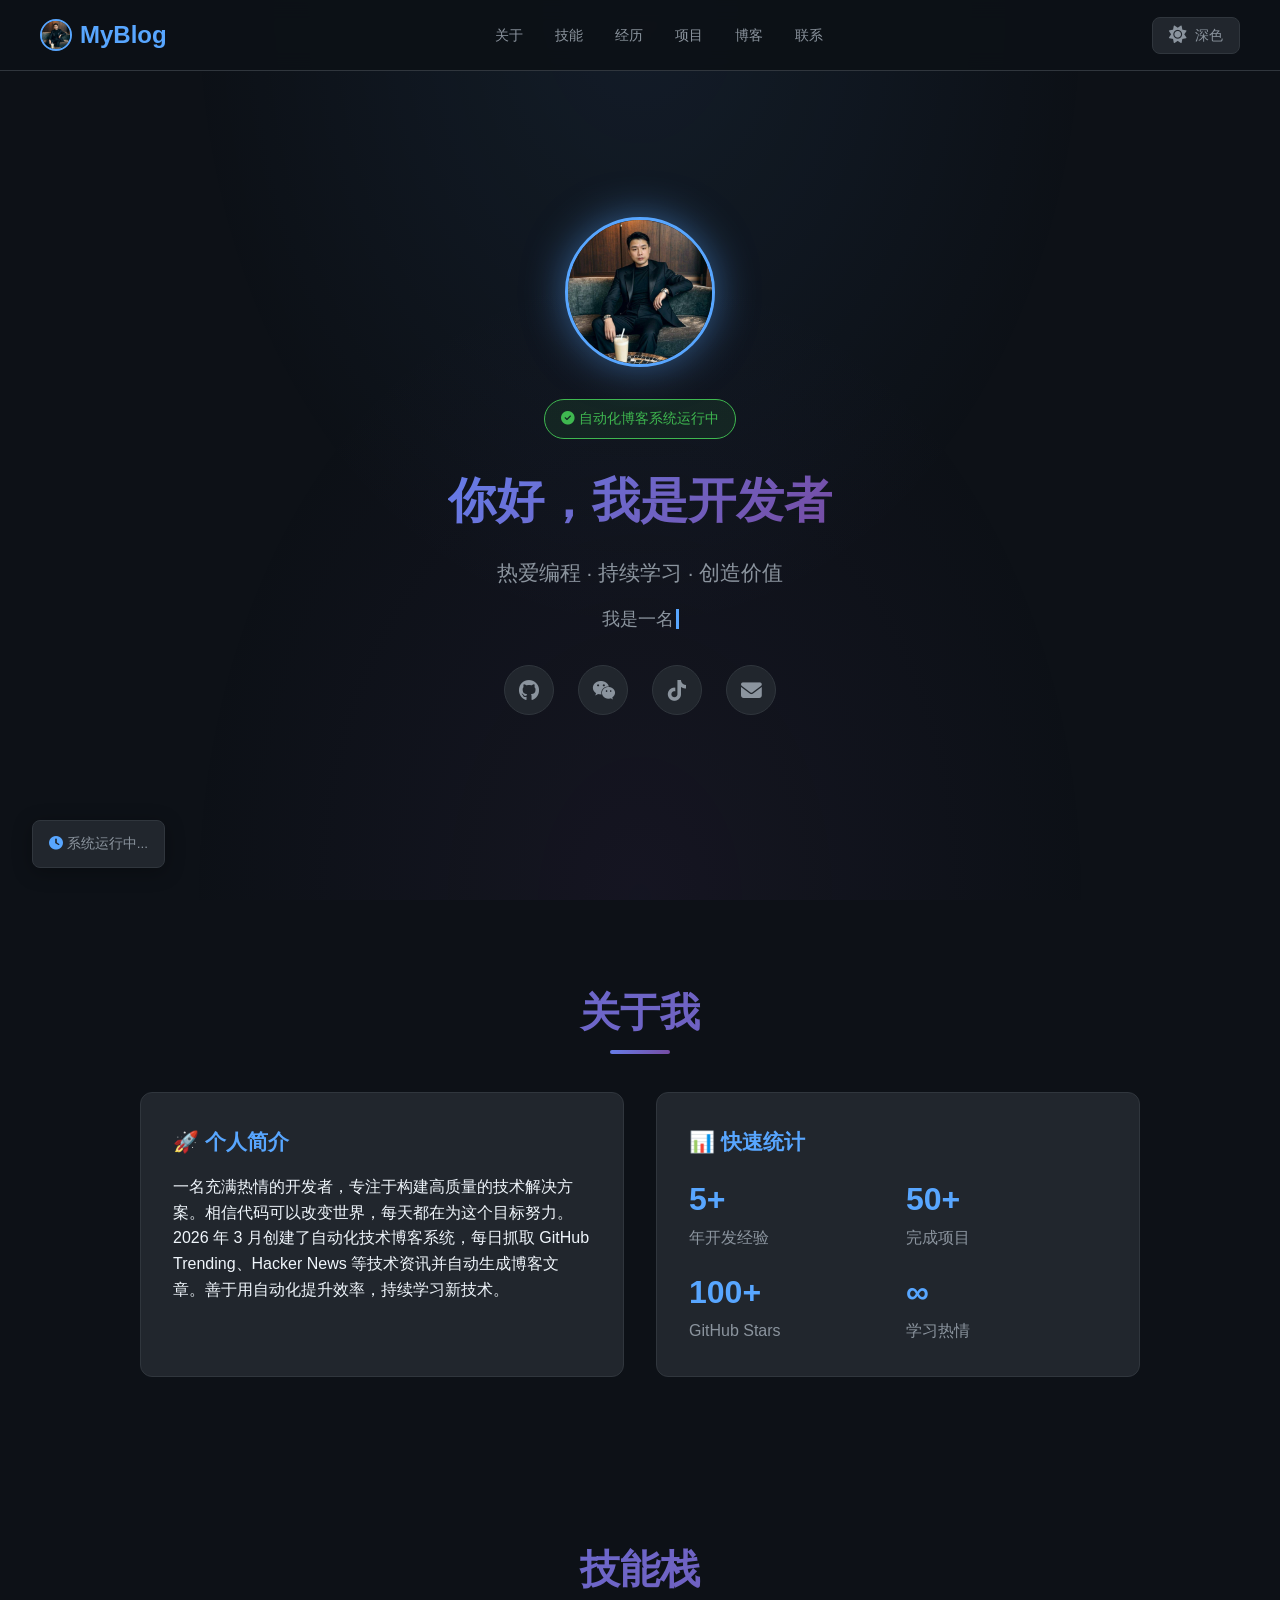
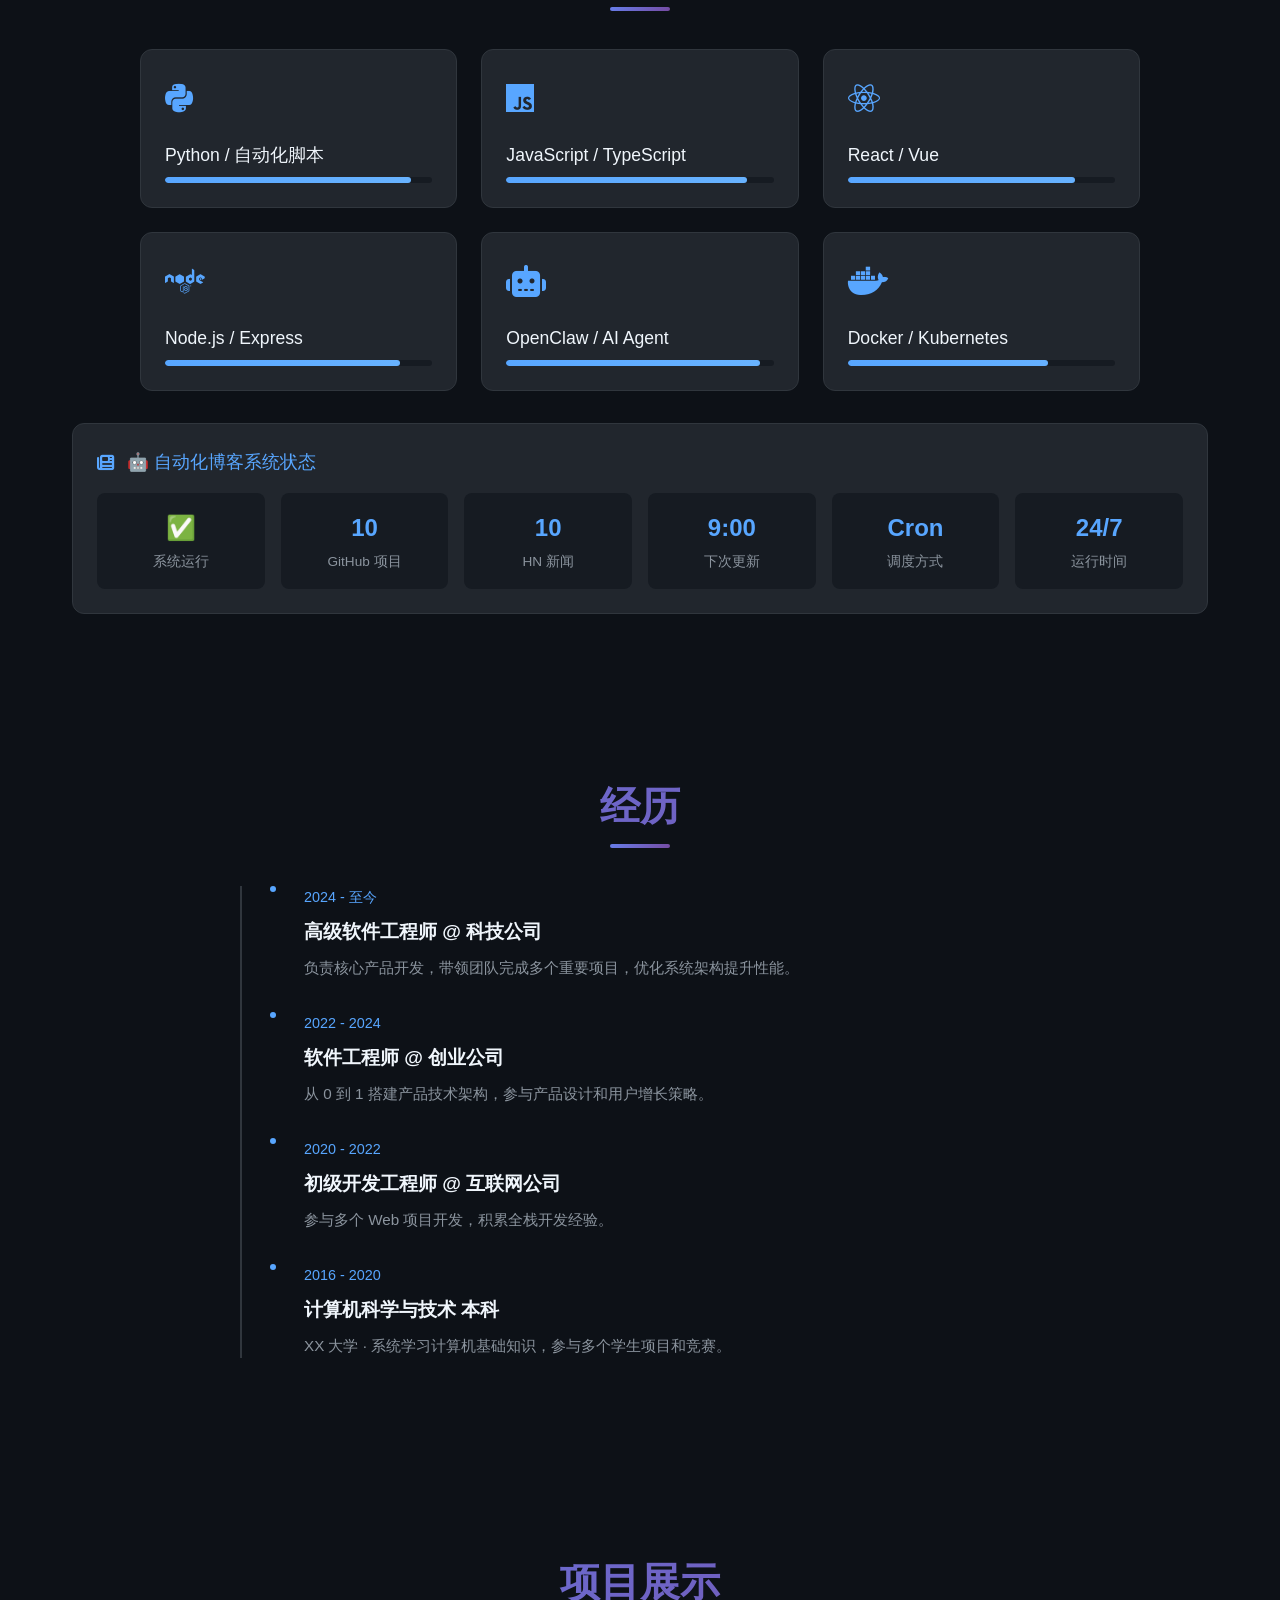
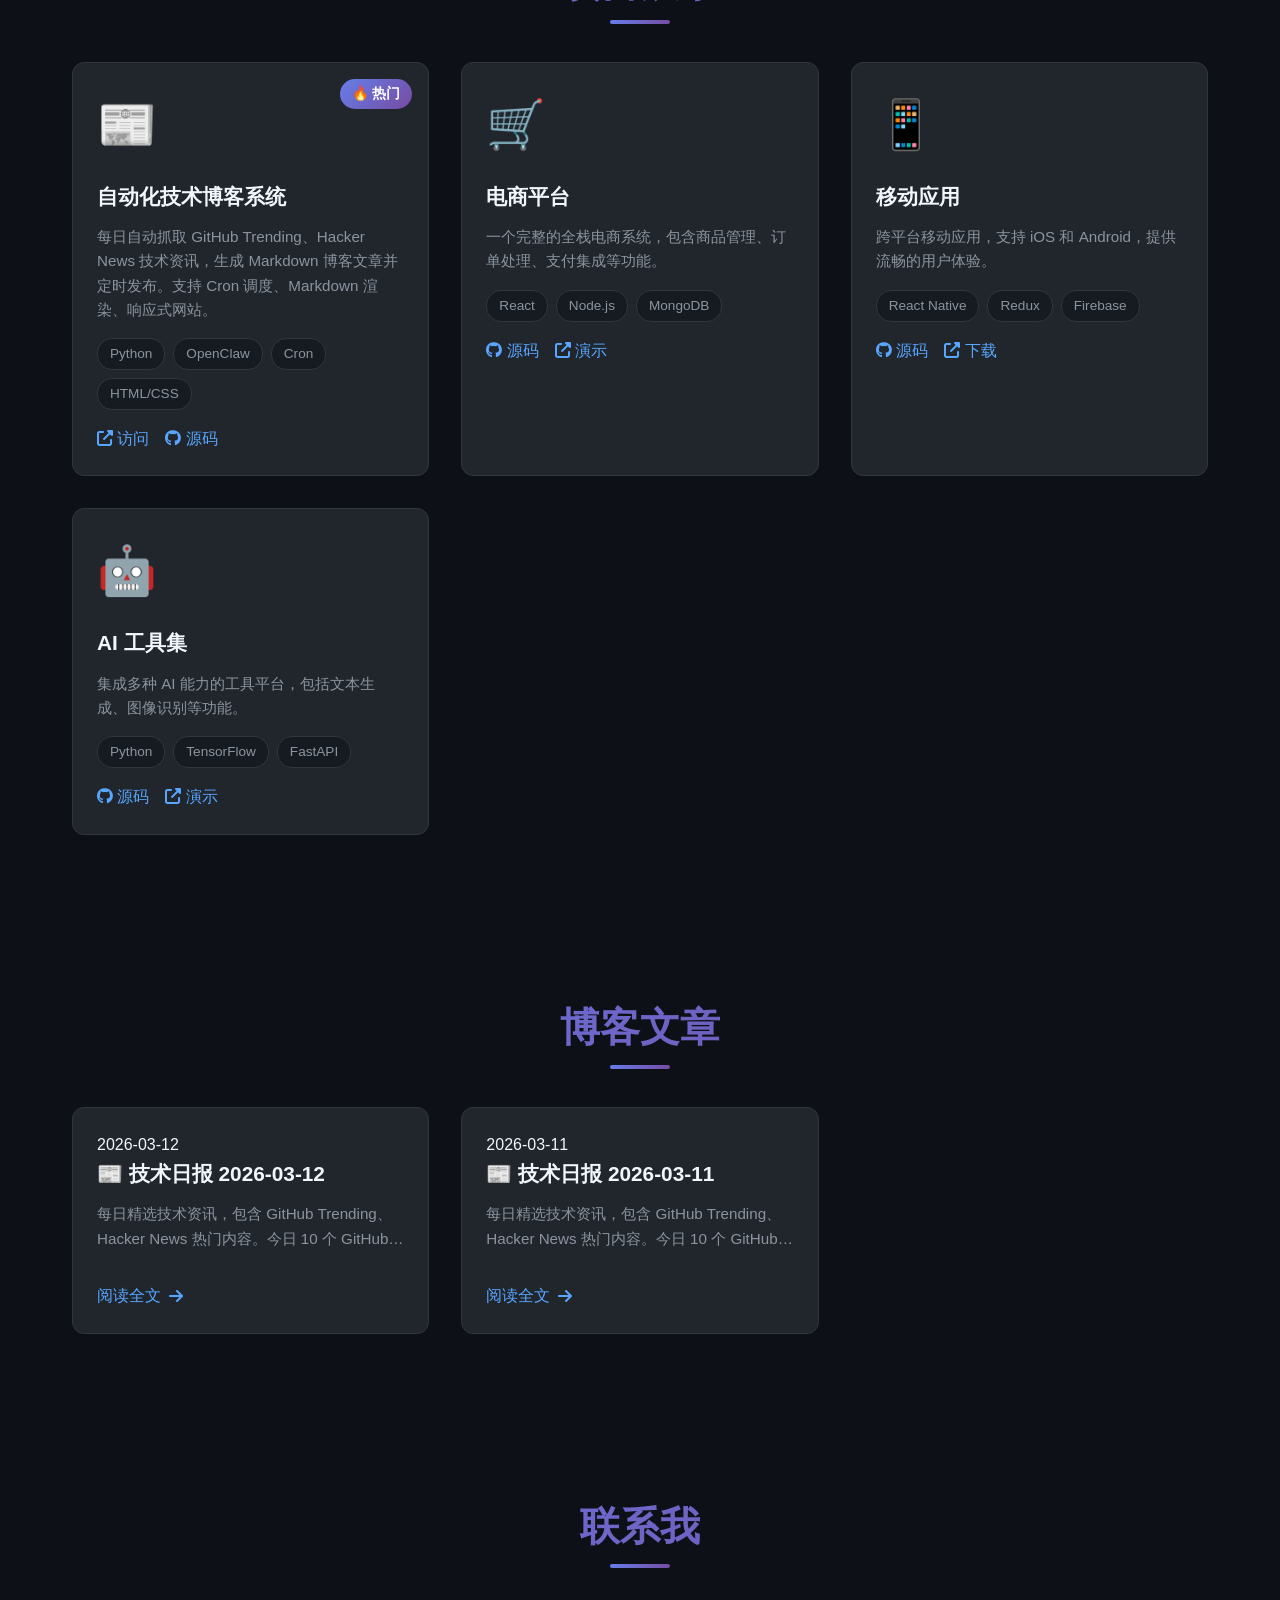
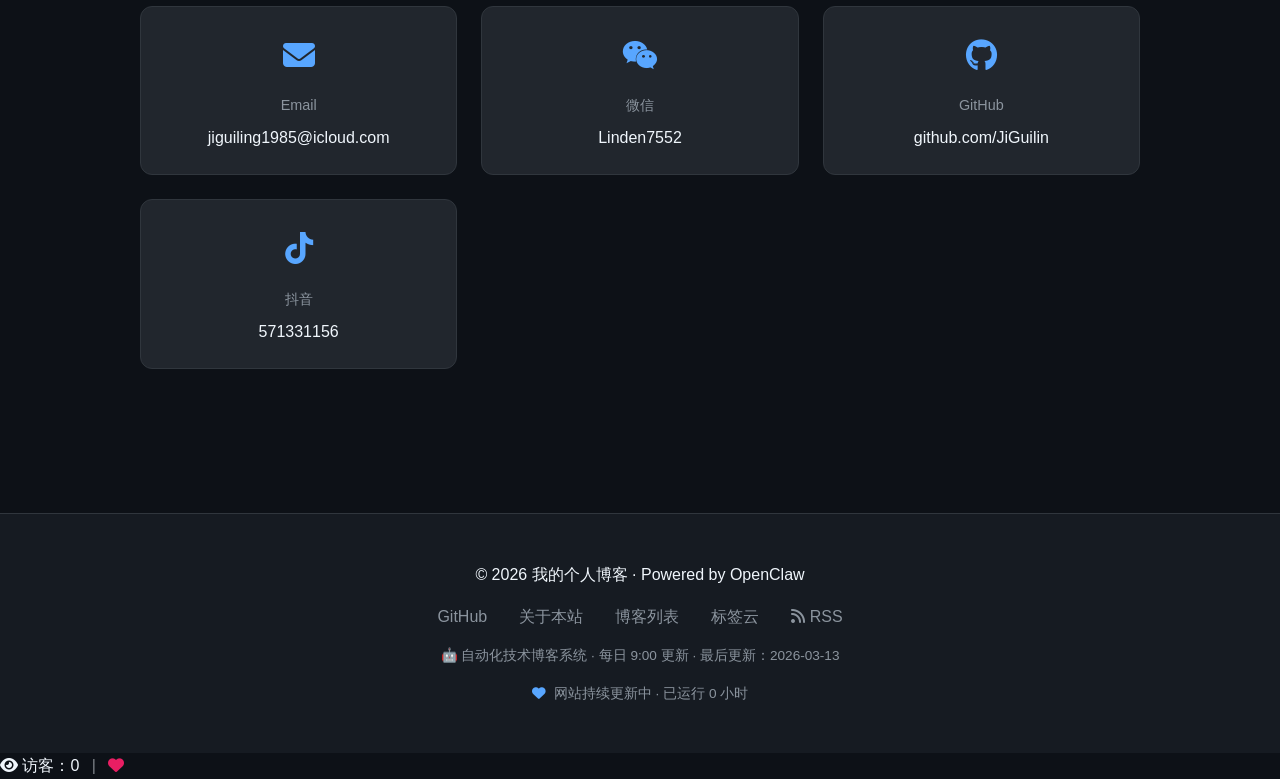
==== commit 1244b06e: "feat: SEO 优化 - 添加 Open Graph、Twitter Card、结构化数据和 favicon" ====
--- a/index.html
+++ b/index.html
@@ -5,12 +5,28 @@
     <meta name="viewport" content="width=device-width, initial-scale=1.0">
     <meta name="ngrok-skip-browser-warning" content="true">
     <meta name="description" content="个人技术博客 - 每日精选 GitHub Trending 和 Hacker News 技术资讯，自动化更新">
-    <meta name="keywords" content="技术博客，GitHub, Hacker News, 编程，自动化">
+    <meta name="keywords" content="技术博客，GitHub, Hacker News, 编程，自动化，技术日报">
     <meta name="author" content="JiGuilin">
+    <meta name="theme-color" content="#161b22">
+    
+    <!-- Open Graph / Facebook -->
     <meta property="og:title" content="我的个人博客 | Tech Blog">
-    <meta property="og:description" content="每日精选技术资讯，自动化更新">
+    <meta property="og:description" content="每日精选技术资讯，自动化更新 - GitHub Trending + Hacker News">
     <meta property="og:type" content="website">
+    <meta property="og:url" content="https://imply-carotidal-velda.ngrok-free.dev">
+    <meta property="og:image" content="https://placehold.co/1200x630/161b22/58a6ff?text=Tech+Blog&font=montserrat">
+    <meta property="og:site_name" content="Tech Blog">
+    
+    <!-- Twitter Card -->
+    <meta name="twitter:card" content="summary_large_image">
+    <meta name="twitter:title" content="我的个人博客 | Tech Blog">
+    <meta name="twitter:description" content="每日精选技术资讯，自动化更新 - GitHub Trending + Hacker News">
+    <meta name="twitter:image" content="https://placehold.co/1200x630/161b22/58a6ff?text=Tech+Blog&font=montserrat">
+    
+    <!-- Favicon -->
     <link rel="icon" type="image/svg+xml" href="/favicon.svg">
+    <link rel="apple-touch-icon" href="/avatar.jpg">
+    
     <title>我的个人博客 | Tech Blog</title>
     <link rel="stylesheet" href="https://cdnjs.cloudflare.com/ajax/libs/font-awesome/6.4.0/css/all.min.css">
     <link rel="stylesheet" href="css/main.css">
@@ -414,6 +430,32 @@
         }
     </style>
 
+    <!-- 结构化数据 (JSON-LD) -->
+    <script type="application/ld+json">
+    {
+        "@context": "https://schema.org",
+        "@type": "WebSite",
+        "name": "Tech Blog",
+        "alternateName": "个人技术博客",
+        "url": "https://imply-carotidal-velda.ngrok-free.dev",
+        "description": "每日精选 GitHub Trending 和 Hacker News 技术资讯，自动化更新",
+        "author": {
+            "@type": "Person",
+            "name": "JiGuilin",
+            "email": "jiguiling1985@icloud.com"
+        },
+        "publisher": {
+            "@type": "Person",
+            "name": "JiGuilin"
+        },
+        "potentialAction": {
+            "@type": "SearchAction",
+            "target": "https://imply-carotidal-velda.ngrok-free.dev/blog/?q={search_term_string}",
+            "query-input": "required name=search_term_string"
+        }
+    }
+    </script>
+
     <!-- JS 功能由 js/main.js 提供 -->
     <script src="js/main.js"></script>
 </body>
